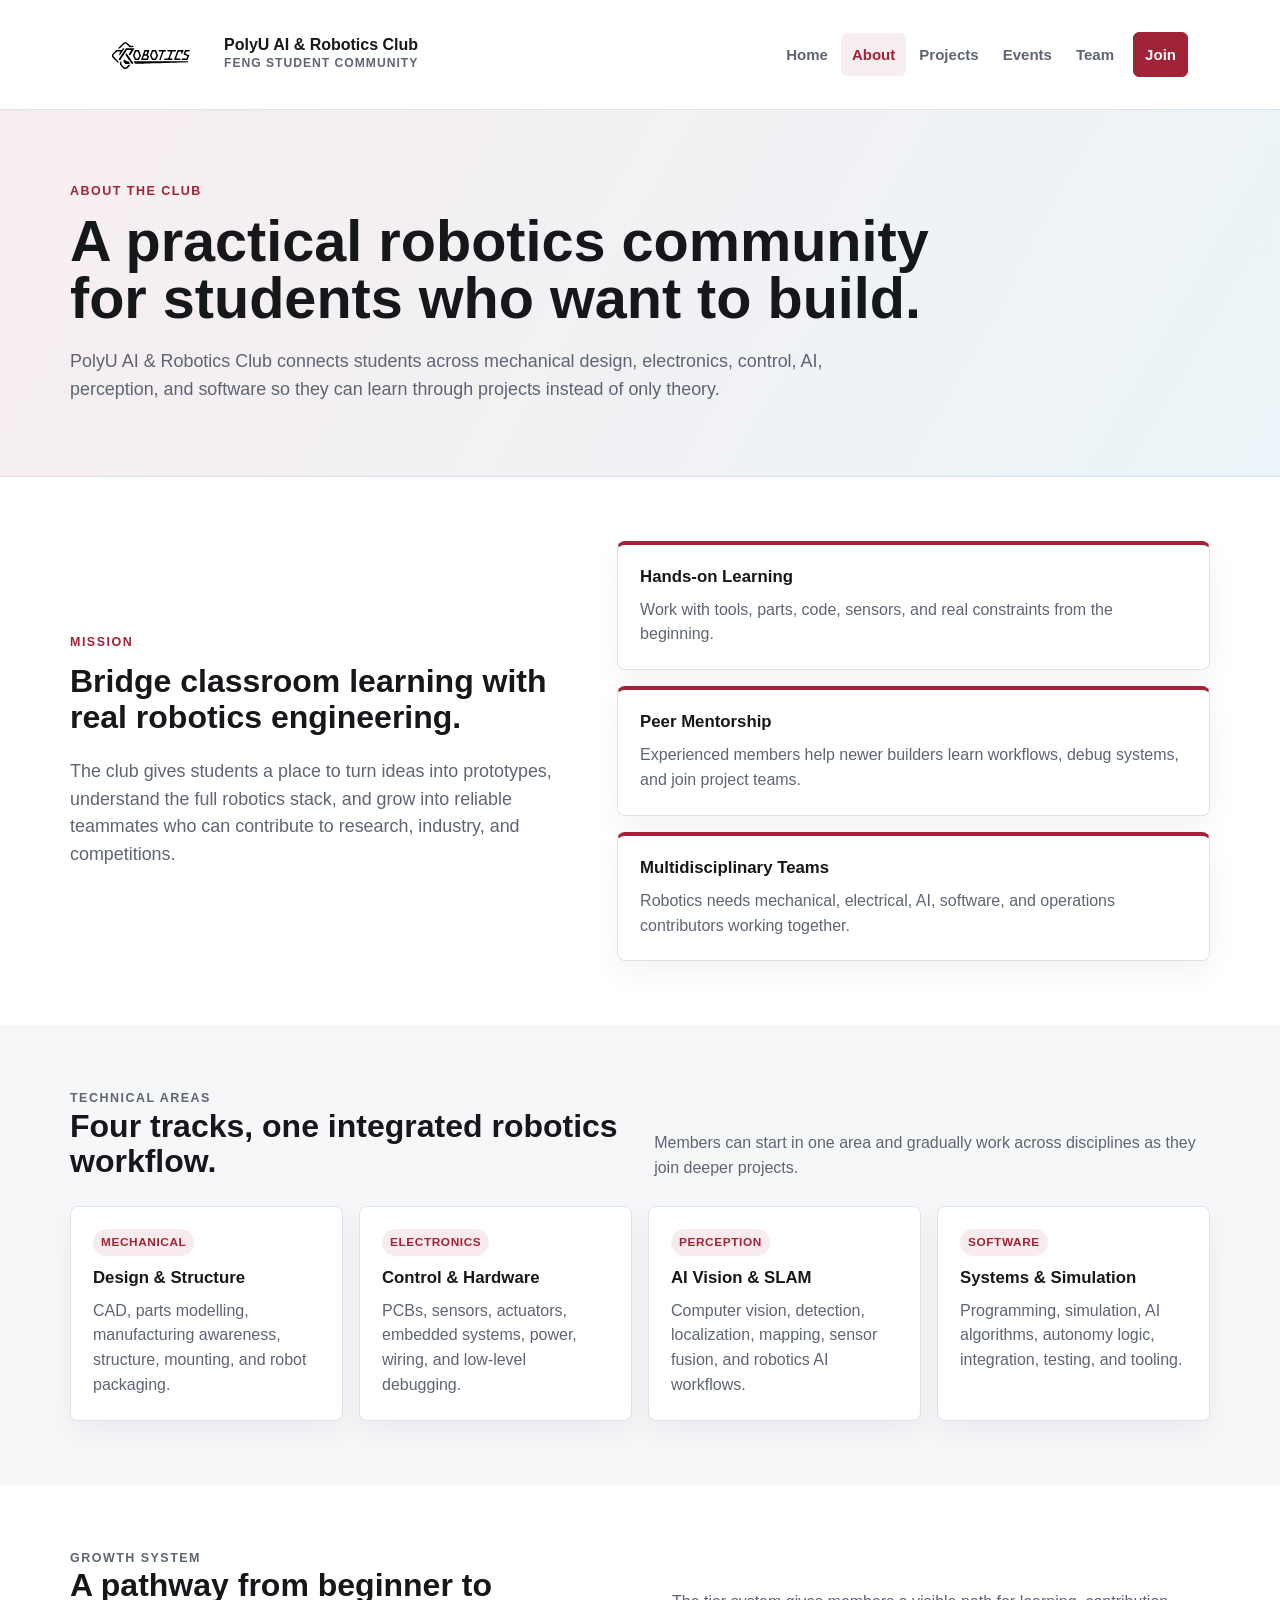
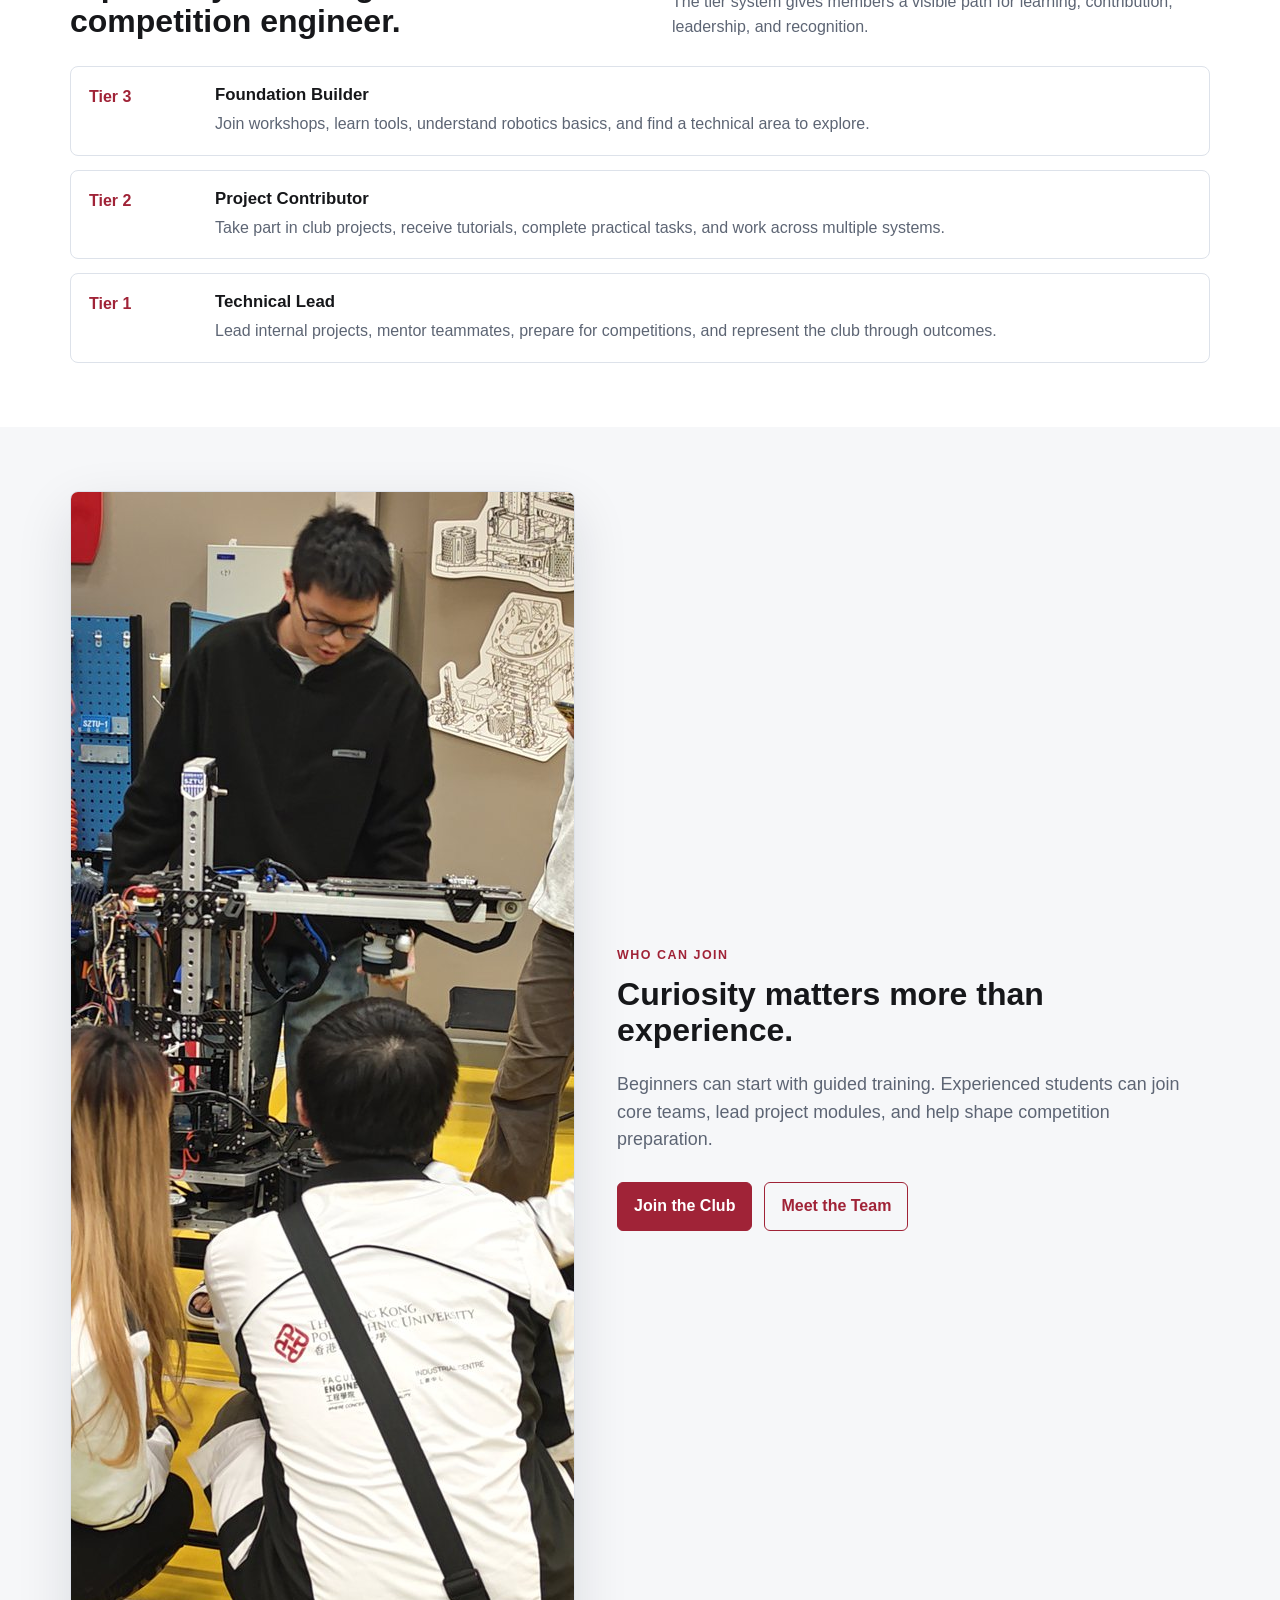
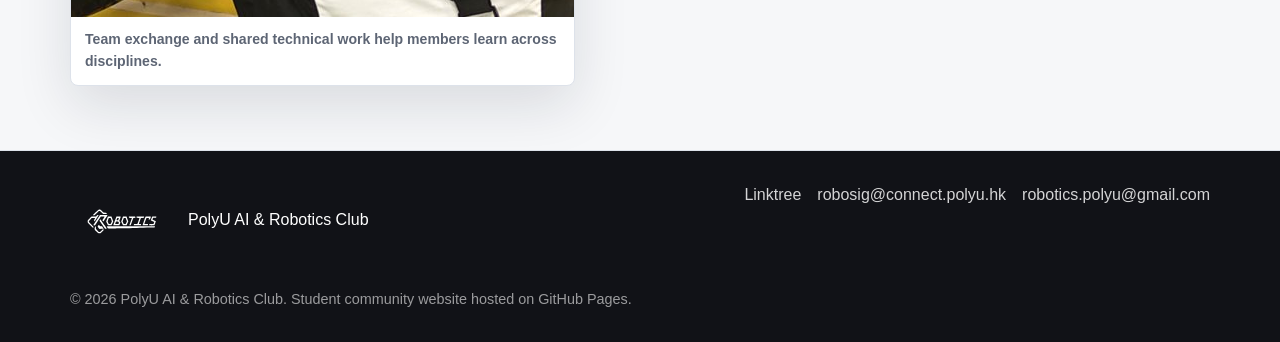
==== about.html @ 41efeaa7 "update README structure, layout and images" ====
<!doctype html>
<html lang="en">
<head>
  <meta charset="utf-8">
  <meta name="viewport" content="width=device-width, initial-scale=1">
  <title>About | PolyU AI &amp; Robotics Club</title>
  <meta name="description" content="Learn about the mission, technical areas, growth system, and member experience of PolyU AI and Robotics Club.">
  <meta property="og:title" content="About | PolyU AI &amp; Robotics Club">
  <meta property="og:description" content="A multidisciplinary student community for robotics, AI, and real-world engineering practice.">
  <meta property="og:image" content="images/robotic_logo.jpg">
  <meta name="twitter:card" content="summary_large_image">
  <link rel="icon" href="images/robotic_logo.svg" type="image/svg+xml">
  <link rel="stylesheet" href="assets/css/styles.css">
</head>
<body>
  <a class="skip-link" href="#main">Skip to content</a>
  <header class="site-header">
    <div class="header-inner">
      <a class="brand" href="index.html" aria-label="PolyU AI and Robotics Club home">
        <img class="brand-logo" src="images/robotic_logo.svg" width="1600" height="1131" alt="PolyU AI and Robotics Club logo">
        <span class="brand-text">
          <span class="brand-title">PolyU AI &amp; Robotics Club</span>
          <span class="brand-subtitle">FENG Student Community</span>
        </span>
      </a>
      <button class="nav-toggle" type="button" aria-label="Open navigation" aria-expanded="false" aria-controls="primary-nav">
        <span aria-hidden="true"></span>
      </button>
      <nav id="primary-nav" class="primary-nav" aria-label="Primary navigation">
        <a href="index.html">Home</a>
        <a href="about.html">About</a>
        <a href="projects.html">Projects</a>
        <a href="events.html">Events</a>
        <a href="team.html">Team</a>
        <a class="nav-cta" href="join.html">Join</a>
      </nav>
    </div>
  </header>

  <main id="main">
    <section class="page-hero">
      <div class="section-inner">
        <p class="kicker">About The Club</p>
        <h1 class="page-title">A practical robotics community for students who want to build.</h1>
        <p class="lead page-lead">
          PolyU AI &amp; Robotics Club connects students across mechanical design, electronics, control, AI, perception, and software so they can learn through projects instead of only theory.
        </p>
      </div>
    </section>

    <section class="section">
      <div class="section-inner split">
        <div>
          <p class="kicker">Mission</p>
          <h2>Bridge classroom learning with real robotics engineering.</h2>
          <p class="lead">
            The club gives students a place to turn ideas into prototypes, understand the full robotics stack, and grow into reliable teammates who can contribute to research, industry, and competitions.
          </p>
        </div>
        <div class="grid">
          <article class="card accent">
            <h3>Hands-on Learning</h3>
            <p>Work with tools, parts, code, sensors, and real constraints from the beginning.</p>
          </article>
          <article class="card accent">
            <h3>Peer Mentorship</h3>
            <p>Experienced members help newer builders learn workflows, debug systems, and join project teams.</p>
          </article>
          <article class="card accent">
            <h3>Multidisciplinary Teams</h3>
            <p>Robotics needs mechanical, electrical, AI, software, and operations contributors working together.</p>
          </article>
        </div>
      </div>
    </section>

    <section class="section band">
      <div class="section-inner">
        <div class="section-heading">
          <div>
            <p class="kicker">Technical Areas</p>
            <h2>Four tracks, one integrated robotics workflow.</h2>
          </div>
          <p>Members can start in one area and gradually work across disciplines as they join deeper projects.</p>
        </div>
        <div class="grid grid-4">
          <article class="card">
            <span class="eyebrow">Mechanical</span>
            <h3>Design &amp; Structure</h3>
            <p>CAD, parts modelling, manufacturing awareness, structure, mounting, and robot packaging.</p>
          </article>
          <article class="card">
            <span class="eyebrow">Electronics</span>
            <h3>Control &amp; Hardware</h3>
            <p>PCBs, sensors, actuators, embedded systems, power, wiring, and low-level debugging.</p>
          </article>
          <article class="card">
            <span class="eyebrow">Perception</span>
            <h3>AI Vision &amp; SLAM</h3>
            <p>Computer vision, detection, localization, mapping, sensor fusion, and robotics AI workflows.</p>
          </article>
          <article class="card">
            <span class="eyebrow">Software</span>
            <h3>Systems &amp; Simulation</h3>
            <p>Programming, simulation, AI algorithms, autonomy logic, integration, testing, and tooling.</p>
          </article>
        </div>
      </div>
    </section>

    <section class="section">
      <div class="section-inner">
        <div class="section-heading">
          <div>
            <p class="kicker">Growth System</p>
            <h2>A pathway from beginner to competition engineer.</h2>
          </div>
          <p>The tier system gives members a visible path for learning, contribution, leadership, and recognition.</p>
        </div>
        <div class="timeline">
          <article class="timeline-item">
            <div class="timeline-date">Tier 3</div>
            <div>
              <h3>Foundation Builder</h3>
              <p>Join workshops, learn tools, understand robotics basics, and find a technical area to explore.</p>
            </div>
          </article>
          <article class="timeline-item">
            <div class="timeline-date">Tier 2</div>
            <div>
              <h3>Project Contributor</h3>
              <p>Take part in club projects, receive tutorials, complete practical tasks, and work across multiple systems.</p>
            </div>
          </article>
          <article class="timeline-item">
            <div class="timeline-date">Tier 1</div>
            <div>
              <h3>Technical Lead</h3>
              <p>Lead internal projects, mentor teammates, prepare for competitions, and represent the club through outcomes.</p>
            </div>
          </article>
        </div>
      </div>
    </section>

    <section class="section band">
      <div class="section-inner split">
        <figure class="photo-panel">
          <img src="images/club/team-exchange.jpg" width="1500" height="1125" alt="Students and visitors gathered around robotics equipment during a team exchange">
          <figcaption>Team exchange and shared technical work help members learn across disciplines.</figcaption>
        </figure>
        <div>
          <p class="kicker">Who Can Join</p>
          <h2>Curiosity matters more than experience.</h2>
          <p class="lead">
            Beginners can start with guided training. Experienced students can join core teams, lead project modules, and help shape competition preparation.
          </p>
          <div class="actions">
            <a class="button" href="join.html">Join the Club</a>
            <a class="button secondary" href="team.html">Meet the Team</a>
          </div>
        </div>
      </div>
    </section>
  </main>

  <footer class="site-footer">
    <div class="footer-inner">
      <a class="footer-brand" href="index.html">
        <img src="images/robotic_logo.svg" width="1600" height="1131" alt="">
        <span>PolyU AI &amp; Robotics Club</span>
      </a>
      <div class="footer-links" aria-label="Footer links">
        <a href="https://linktr.ee/polyuairoboticsclub">Linktree</a>
        <a href="mailto:robosig@connect.polyu.hk">robosig@connect.polyu.hk</a>
        <a href="mailto:robotics.polyu@gmail.com">robotics.polyu@gmail.com</a>
      </div>
      <p class="footer-note">&copy; 2026 PolyU AI &amp; Robotics Club. Student community website hosted on GitHub Pages.</p>
    </div>
  </footer>
  <script src="assets/js/site.js"></script>
</body>
</html>
---- assets/css/styles.css ----
:root {
  --polyu-red: #a02337;
  --polyu-red-dark: #7f1428;
  --ink: #16171a;
  --muted: #5d6574;
  --soft: #f6f7f9;
  --panel: #ffffff;
  --line: #dde2ea;
  --line-strong: #c8ced8;
  --accent: #0077a7;
  --accent-soft: #e7f5f8;
  --success: #2f7d52;
  --shadow: 0 20px 55px rgba(18, 28, 45, 0.12);
  --radius: 8px;
  --content: 1140px;
}

* {
  box-sizing: border-box;
}

html {
  scroll-behavior: smooth;
}

body {
  margin: 0;
  color: var(--ink);
  background: #ffffff;
  font-family: Inter, "Segoe UI", Arial, sans-serif;
  line-height: 1.55;
}

body.nav-open {
  overflow: hidden;
}

a {
  color: inherit;
}

a:focus-visible,
button:focus-visible {
  outline: 3px solid rgba(0, 119, 167, 0.38);
  outline-offset: 3px;
}

img {
  max-width: 100%;
  display: block;
}

.skip-link {
  position: absolute;
  left: 16px;
  top: -48px;
  z-index: 100;
  padding: 10px 14px;
  border-radius: 6px;
  background: var(--ink);
  color: #ffffff;
  text-decoration: none;
  transition: top 0.2s ease;
}

.skip-link:focus {
  top: 16px;
}

.site-header {
  position: sticky;
  top: 0;
  z-index: 50;
  border-bottom: 1px solid rgba(221, 226, 234, 0.92);
  background: rgba(255, 255, 255, 0.96);
  backdrop-filter: blur(14px);
}

.header-inner {
  display: flex;
  align-items: center;
  justify-content: space-between;
  gap: 18px;
  max-width: var(--content);
  min-height: 76px;
  margin: 0 auto;
  padding: 12px 22px;
}

.brand {
  display: inline-flex;
  align-items: center;
  gap: 12px;
  min-width: 0;
  color: var(--ink);
  text-decoration: none;
}

.brand-logo {
  width: 120px;
  height: auto;
  aspect-ratio: 1600 / 1131;
  object-fit: contain;
  flex: 0 0 auto;
}

.brand-text {
  display: grid;
  gap: 1px;
  min-width: 0;
}

.brand-title {
  font-size: 1rem;
  font-weight: 800;
  line-height: 1.1;
}

.brand-subtitle {
  color: var(--muted);
  font-size: 0.76rem;
  font-weight: 700;
  letter-spacing: 0.08em;
  text-transform: uppercase;
}

.nav-toggle {
  display: none;
  align-items: center;
  justify-content: center;
  width: 42px;
  height: 42px;
  border: 1px solid var(--line);
  border-radius: 6px;
  background: #ffffff;
  color: var(--ink);
  cursor: pointer;
}

.nav-toggle span,
.nav-toggle span::before,
.nav-toggle span::after {
  display: block;
  width: 19px;
  height: 2px;
  border-radius: 999px;
  background: currentColor;
  content: "";
  transition: transform 0.2s ease, opacity 0.2s ease;
}

.nav-toggle span {
  position: relative;
}

.nav-toggle span::before {
  position: absolute;
  top: -6px;
}

.nav-toggle span::after {
  position: absolute;
  top: 6px;
}

.nav-toggle[aria-expanded="true"] span {
  background: transparent;
}

.nav-toggle[aria-expanded="true"] span::before {
  transform: translateY(6px) rotate(45deg);
}

.nav-toggle[aria-expanded="true"] span::after {
  transform: translateY(-6px) rotate(-45deg);
}

.primary-nav {
  display: flex;
  align-items: center;
  gap: 2px;
}

.primary-nav a {
  position: relative;
  padding: 10px 11px;
  border-radius: 6px;
  color: var(--muted);
  font-size: 0.94rem;
  font-weight: 700;
  text-decoration: none;
}

.primary-nav a:hover,
.primary-nav a[aria-current="page"] {
  color: var(--polyu-red);
  background: rgba(160, 35, 55, 0.08);
}

.primary-nav .nav-cta {
  margin-left: 6px;
  border: 1px solid var(--polyu-red);
  background: var(--polyu-red);
  color: #ffffff;
}

.primary-nav .nav-cta:hover,
.primary-nav .nav-cta[aria-current="page"] {
  background: var(--polyu-red-dark);
  color: #ffffff;
}

main {
  overflow: hidden;
}

.section,
.page-hero,
.site-footer {
  padding-right: 22px;
  padding-left: 22px;
}

.section-inner,
.hero-inner,
.footer-inner {
  max-width: var(--content);
  margin: 0 auto;
}

.section {
  padding-top: 64px;
  padding-bottom: 64px;
}

.section.band {
  background: var(--soft);
}

.page-hero {
  position: relative;
  padding-top: 72px;
  padding-bottom: 72px;
  border-bottom: 1px solid var(--line);
  background:
    linear-gradient(120deg, rgba(160, 35, 55, 0.08), rgba(0, 119, 167, 0.08)),
    #ffffff;
}

.home-hero {
  display: grid;
  align-items: center;
  min-height: calc(100vh - 76px);
  padding-top: 86px;
  padding-bottom: 48px;
  background:
    linear-gradient(180deg, rgba(17, 18, 23, 0.46), rgba(17, 18, 23, 0.72)),
    url("../../images/club/member-group.jpg") center 42% / cover;
  color: #ffffff;
}

.hero-inner {
  display: grid;
  grid-template-columns: minmax(0, 1.05fr) minmax(330px, 0.95fr);
  align-items: center;
  gap: 42px;
}

.hero-copy {
  min-width: 0;
}

.home-hero .hero-inner {
  grid-template-columns: 1fr;
  justify-items: center;
  text-align: center;
}

.home-hero .hero-copy {
  max-width: 900px;
}

.home-hero .kicker,
.home-hero .lead {
  color: rgba(255, 255, 255, 0.88);
}

.home-hero .lead {
  margin-right: auto;
  margin-left: auto;
}

.home-hero .actions {
  justify-content: center;
}

.home-hero .button.secondary {
  border-color: rgba(255, 255, 255, 0.7);
  color: #ffffff;
}

.home-hero .button.secondary:hover {
  background: rgba(255, 255, 255, 0.14);
}

.kicker {
  margin: 0 0 12px;
  color: var(--polyu-red);
  font-size: 0.78rem;
  font-weight: 850;
  letter-spacing: 0.12em;
  text-transform: uppercase;
}

h1,
h2,
h3,
p {
  overflow-wrap: anywhere;
}

h1,
.page-title {
  margin: 0;
  max-width: 820px;
  font-size: clamp(2.4rem, 6vw, 5rem);
  line-height: 0.98;
  letter-spacing: 0;
}

.page-title {
  max-width: 900px;
  font-size: clamp(2.15rem, 4.5vw, 4.2rem);
}

h2 {
  margin: 0;
  font-size: clamp(1.55rem, 2.5vw, 2.35rem);
  line-height: 1.12;
  letter-spacing: 0;
}

h3 {
  margin: 0;
  font-size: 1.05rem;
  line-height: 1.25;
}

.lead {
  max-width: 720px;
  margin: 22px 0 0;
  color: var(--muted);
  font-size: 1.12rem;
}

.page-lead {
  max-width: 760px;
}

.actions {
  display: flex;
  flex-wrap: wrap;
  gap: 12px;
  margin-top: 28px;
}

.button {
  display: inline-flex;
  align-items: center;
  justify-content: center;
  min-height: 46px;
  padding: 11px 16px;
  border: 1px solid var(--polyu-red);
  border-radius: 6px;
  background: var(--polyu-red);
  color: #ffffff;
  font-weight: 800;
  text-decoration: none;
  transition: transform 0.2s ease, background 0.2s ease, border-color 0.2s ease;
}

.button:hover {
  background: var(--polyu-red-dark);
  border-color: var(--polyu-red-dark);
  transform: translateY(-1px);
}

.button.secondary {
  background: transparent;
  color: var(--polyu-red);
}

.button.secondary:hover {
  background: rgba(160, 35, 55, 0.08);
}

.button.ghost {
  border-color: var(--line-strong);
  background: #ffffff;
  color: var(--ink);
}

.hero-visual {
  position: relative;
  min-height: 430px;
}

.feature-frame {
  position: relative;
  min-height: 430px;
  overflow: hidden;
  border: 1px solid var(--line);
  border-radius: var(--radius);
  background:
    radial-gradient(circle at 76% 24%, rgba(255, 255, 255, 0.28), transparent 28%),
    linear-gradient(135deg, rgba(160, 35, 55, 0.92), rgba(22, 23, 26, 0.94)),
    repeating-linear-gradient(90deg, rgba(255, 255, 255, 0.12) 0 1px, transparent 1px 64px),
    repeating-linear-gradient(0deg, rgba(255, 255, 255, 0.1) 0 1px, transparent 1px 64px);
  box-shadow: var(--shadow);
}

.feature-frame .hero-photo-img {
  position: absolute;
  inset: 0;
  width: 100%;
  height: 100%;
  object-fit: cover;
}

.feature-frame::after {
  position: absolute;
  inset: 0;
  background:
    linear-gradient(180deg, rgba(0, 0, 0, 0.08), rgba(0, 0, 0, 0.68)),
    radial-gradient(circle at 20% 20%, rgba(255, 255, 255, 0.32), transparent 28%);
  content: "";
}

.feature-card {
  position: absolute;
  right: 18px;
  bottom: 18px;
  left: 18px;
  z-index: 1;
  padding: 18px;
  border: 1px solid rgba(255, 255, 255, 0.28);
  border-radius: var(--radius);
  background: rgba(255, 255, 255, 0.6);
  box-shadow: 0 18px 42px rgba(0, 0, 0, 0.16);
}

.feature-card img {
  width: 160px;
  height: auto;
  margin-bottom: 12px;
}

.feature-card p {
  margin: 0;
  color: var(--muted);
}

.stat-strip {
  display: grid;
  grid-template-columns: repeat(4, minmax(0, 1fr));
  gap: 1px;
  max-width: var(--content);
  margin: 38px auto 0;
  overflow: hidden;
  border: 1px solid var(--line);
  border-radius: var(--radius);
  background: var(--line);
}

.home-hero .stat-strip {
  border-color: rgba(255, 255, 255, 0.18);
  background: rgba(255, 255, 255, 0.18);
}

.home-hero .stat {
  background: rgba(255, 255, 255, 0.9);
}

.home-section {
  position: relative;
  isolation: isolate;
  padding-top: 88px;
  padding-bottom: 88px;
}

.home-section::before {
  position: absolute;
  top: -1px;
  right: 0;
  left: 0;
  z-index: -1;
  height: 96px;
  background: linear-gradient(180deg, rgba(17, 18, 23, 0.34), transparent);
  content: "";
  pointer-events: none;
}

.home-section::after {
  position: absolute;
  right: 0;
  bottom: -1px;
  left: 0;
  z-index: -1;
  height: 96px;
  background: linear-gradient(180deg, transparent, rgba(17, 18, 23, 0.18));
  content: "";
  pointer-events: none;
}

.home-section-build {
  background:
    linear-gradient(180deg, rgba(255, 255, 255, 0.94), rgba(246, 247, 249, 0.94)),
    url("../../images/club/team-working.jpg") center / cover;
}

.home-section-projects {
  background:
    linear-gradient(180deg, rgba(17, 18, 23, 0.84), rgba(17, 18, 23, 0.78)),
    url("../../images/club/robot-platform.jpg") center / cover;
  color: #ffffff;
}

.home-section-activities {
  background:
    linear-gradient(90deg, rgba(255, 255, 255, 0.96), rgba(255, 255, 255, 0.88)),
    url("../../images/club/training-room.jpg") center / cover;
}

.home-section-recruitment {
  background:
    linear-gradient(90deg, rgba(17, 18, 23, 0.84), rgba(160, 35, 55, 0.7)),
    url("../../images/club/promotion-table.jpg") center / cover;
  color: #ffffff;
}

.home-section-projects .kicker,
.home-section-projects .section-heading p,
.home-section-projects .lead,
.home-section-recruitment .kicker,
.home-section-recruitment .lead {
  color: rgba(255, 255, 255, 0.84);
}

.home-section-projects .button.ghost {
  border-color: rgba(255, 255, 255, 0.68);
  background: rgba(255, 255, 255, 0.12);
  color: #ffffff;
}

.home-section-projects .button.ghost:hover {
  background: rgba(255, 255, 255, 0.2);
}

.home-section-recruitment .button.secondary {
  border-color: rgba(255, 255, 255, 0.68);
  color: #ffffff;
}

.home-section-recruitment .button.secondary:hover {
  background: rgba(255, 255, 255, 0.16);
}

.home-section-projects .project-card,
.home-section-build .card,
.home-section-activities .photo-panel,
.home-section-recruitment .photo-panel {
  background: rgba(255, 255, 255, 0.92);
  backdrop-filter: blur(10px);
}

.home-section-activities .photo-panel,
.home-section-recruitment .photo-panel {
  border-color: rgba(255, 255, 255, 0.28);
}

.home-section-recruitment .photo-panel figcaption {
  color: rgba(255, 255, 255, 0.78);
  background: rgba(17, 18, 23, 0.7);
}

.stat {
  padding: 20px;
  background: #ffffff;
}

.stat strong {
  display: block;
  color: var(--polyu-red);
  font-size: 1.65rem;
  line-height: 1;
}

.stat span {
  display: block;
  margin-top: 7px;
  color: var(--muted);
  font-size: 0.92rem;
}

.section-heading {
  display: flex;
  align-items: end;
  justify-content: space-between;
  gap: 18px;
  margin-bottom: 26px;
}

.section-heading p {
  max-width: 620px;
  margin: 0;
  color: var(--muted);
}

.grid {
  display: grid;
  gap: 16px;
}

.grid-2 {
  grid-template-columns: repeat(2, minmax(0, 1fr));
}

.grid-3 {
  grid-template-columns: repeat(3, minmax(0, 1fr));
}

.grid-4 {
  grid-template-columns: repeat(4, minmax(0, 1fr));
}

.card,
.project-card,
.event-card,
.person-card {
  border: 1px solid var(--line);
  border-radius: var(--radius);
  background: var(--panel);
  box-shadow: 0 12px 30px rgba(18, 28, 45, 0.05);
}

.card {
  padding: 22px;
}

.card.accent {
  border-top: 4px solid var(--polyu-red);
}

.card h3,
.project-card h3,
.event-card h3,
.person-card h3 {
  color: var(--ink);
}

.card p,
.project-card p,
.event-card p,
.person-card p {
  margin: 10px 0 0;
  color: var(--muted);
}

.eyebrow {
  display: inline-flex;
  align-items: center;
  min-height: 24px;
  margin-bottom: 12px;
  padding: 4px 8px;
  border-radius: 999px;
  background: rgba(160, 35, 55, 0.09);
  color: var(--polyu-red);
  font-size: 0.74rem;
  font-weight: 850;
  letter-spacing: 0.05em;
  text-transform: uppercase;
}

.media-placeholder {
  display: grid;
  min-height: 220px;
  place-items: end start;
  padding: 18px;
  border: 1px solid var(--line);
  border-radius: var(--radius);
  background:
    linear-gradient(135deg, rgba(160, 35, 55, 0.84), rgba(22, 23, 26, 0.72)),
    linear-gradient(45deg, rgba(255, 255, 255, 0.12) 25%, transparent 25%, transparent 50%, rgba(255, 255, 255, 0.12) 50%, rgba(255, 255, 255, 0.12) 75%, transparent 75%, transparent);
  background-size: auto, 26px 26px;
  color: #ffffff;
}

.media-placeholder strong {
  max-width: 280px;
  font-size: 1.25rem;
  line-height: 1.18;
}

.photo-panel {
  overflow: hidden;
  margin: 0;
  border: 1px solid var(--line);
  border-radius: var(--radius);
  background: #ffffff;
  box-shadow: var(--shadow);
}

.photo-panel img {
  width: 100%;
  aspect-ratio: 4 / 3;
  object-fit: cover;
}

.photo-panel.wide img {
  aspect-ratio: 16 / 9;
}

.photo-panel figcaption {
  padding: 12px 14px;
  color: var(--muted);
  font-size: 0.88rem;
  font-weight: 700;
}

.split {
  display: grid;
  grid-template-columns: minmax(0, 0.92fr) minmax(0, 1.08fr);
  align-items: center;
  gap: 42px;
}

.timeline {
  display: grid;
  gap: 14px;
}

.timeline-item {
  display: grid;
  grid-template-columns: 110px minmax(0, 1fr);
  gap: 16px;
  padding: 18px;
  border: 1px solid var(--line);
  border-radius: var(--radius);
  background: #ffffff;
}

.timeline-date {
  color: var(--polyu-red);
  font-weight: 850;
}

.timeline-item p {
  margin: 6px 0 0;
  color: var(--muted);
}

.filter-bar {
  display: flex;
  flex-wrap: wrap;
  gap: 9px;
  margin-bottom: 24px;
}

.filter-button {
  min-height: 38px;
  padding: 8px 12px;
  border: 1px solid var(--line-strong);
  border-radius: 999px;
  background: #ffffff;
  color: var(--muted);
  font: inherit;
  font-size: 0.92rem;
  font-weight: 800;
  cursor: pointer;
}

.filter-button:hover,
.filter-button.is-active {
  border-color: var(--polyu-red);
  background: rgba(160, 35, 55, 0.08);
  color: var(--polyu-red);
}

.project-card,
.event-card {
  overflow: hidden;
}

.event-list-status {
  margin: 0 0 18px;
  color: var(--muted);
  font-weight: 700;
}

.event-card-button {
  display: grid;
  width: 100%;
  min-height: 320px;
  padding: 0;
  overflow: hidden;
  border: 0;
  background: #ffffff;
  color: inherit;
  font: inherit;
  text-align: left;
  cursor: pointer;
}

.event-card-button:hover .event-card-cover,
.event-card-button:focus-visible .event-card-cover {
  transform: scale(1.04);
}

.event-card-cover {
  grid-area: 1 / 1;
  min-height: 190px;
  background-position: center;
  background-size: cover;
  transition: transform 0.32s ease;
}

.event-card-content {
  grid-area: 1 / 1;
  display: flex;
  flex-direction: column;
  justify-content: flex-end;
  min-height: 320px;
  padding: 18px;
  background: linear-gradient(180deg, rgba(0, 0, 0, 0.08) 15%, rgba(0, 0, 0, 0.82) 100%);
  color: #ffffff;
}

.event-card-content .eyebrow {
  width: fit-content;
  background: rgba(255, 255, 255, 0.9);
}

.event-card-content h3,
.event-card-content p {
  color: #ffffff;
}

.event-card-content p {
  display: -webkit-box;
  overflow: hidden;
  -webkit-box-orient: vertical;
  -webkit-line-clamp: 3;
}

.event-card-content .event-meta {
  color: rgba(255, 255, 255, 0.82);
}

.card-media {
  display: grid;
  min-height: 160px;
  place-items: end start;
  padding: 16px;
  background:
    linear-gradient(135deg, rgba(0, 119, 167, 0.82), rgba(22, 23, 26, 0.82)),
    var(--soft);
  color: #ffffff;
}

.card-media.photo {
  position: relative;
  overflow: hidden;
  padding: 0;
}

.card-media.photo img {
  width: 100%;
  height: 190px;
  object-fit: cover;
}

.card-media.photo strong {
  position: absolute;
  right: 14px;
  bottom: 14px;
  left: 14px;
  z-index: 1;
  color: #ffffff;
  text-shadow: 0 2px 14px rgba(0, 0, 0, 0.55);
}

.card-media.photo::after {
  position: absolute;
  inset: 0;
  background: linear-gradient(180deg, transparent 38%, rgba(0, 0, 0, 0.68));
  content: "";
}

.card-media.red {
  background:
    linear-gradient(135deg, rgba(160, 35, 55, 0.84), rgba(22, 23, 26, 0.8)),
    var(--soft);
}

.card-media strong {
  max-width: 260px;
  font-size: 1.15rem;
  line-height: 1.2;
}

.card-body {
  padding: 18px;
}

.tag-list {
  display: flex;
  flex-wrap: wrap;
  gap: 7px;
  margin: 14px 0 0;
  padding: 0;
  list-style: none;
}

.tag-list li {
  padding: 5px 8px;
  border-radius: 999px;
  background: var(--soft);
  color: var(--muted);
  font-size: 0.78rem;
  font-weight: 800;
}

.event-meta {
  display: flex;
  flex-wrap: wrap;
  gap: 8px 14px;
  margin-top: 12px;
  color: var(--muted);
  font-size: 0.9rem;
  font-weight: 700;
}

.event-dialog {
  width: min(920px, calc(100vw - 28px));
  max-height: calc(100vh - 36px);
  padding: 0;
  overflow: hidden;
  border: 0;
  border-radius: var(--radius);
  box-shadow: 0 24px 80px rgba(0, 0, 0, 0.28);
}

.event-dialog::backdrop {
  background: rgba(17, 18, 23, 0.62);
}

.event-dialog-panel {
  max-height: calc(100vh - 36px);
  overflow: auto;
  background: #ffffff;
}

.event-dialog-close {
  position: sticky;
  top: 12px;
  z-index: 2;
  float: right;
  margin: 12px 12px 0 0;
  min-height: 38px;
  padding: 8px 12px;
  border: 1px solid var(--line-strong);
  border-radius: 6px;
  background: #ffffff;
  color: var(--ink);
  font: inherit;
  font-weight: 850;
  cursor: pointer;
}

.event-detail-image {
  width: 100%;
  max-height: 420px;
  object-fit: cover;
}

.event-detail-body {
  padding: 24px;
}

.event-detail-body h2 {
  margin-top: 0;
}

.event-markdown {
  margin-top: 22px;
}

.event-markdown h3 {
  margin-top: 24px;
  font-size: 1.2rem;
}

.event-markdown h4 {
  margin: 20px 0 8px;
}

.event-markdown p {
  color: var(--muted);
}

.event-markdown a {
  color: var(--polyu-red);
  font-weight: 800;
}

.person-card {
  padding: 20px;
}

.avatar {
  display: grid;
  width: 72px;
  height: 72px;
  margin-bottom: 14px;
  place-items: center;
  border-radius: 50%;
  background: linear-gradient(135deg, var(--polyu-red), var(--accent));
  color: #ffffff;
  font-size: 1.2rem;
  font-weight: 850;
}

.role {
  display: block;
  margin-top: 6px;
  color: var(--polyu-red);
  font-size: 0.88rem;
  font-weight: 850;
}

.faq {
  display: grid;
  gap: 10px;
}

.faq-item {
  border: 1px solid var(--line);
  border-radius: var(--radius);
  background: #ffffff;
}

.faq-question {
  display: flex;
  align-items: center;
  justify-content: space-between;
  gap: 16px;
  width: 100%;
  padding: 18px;
  border: 0;
  background: transparent;
  color: var(--ink);
  font: inherit;
  font-weight: 850;
  text-align: left;
  cursor: pointer;
}

.faq-icon {
  flex: 0 0 auto;
  width: 18px;
  height: 18px;
  position: relative;
}

.faq-icon::before,
.faq-icon::after {
  position: absolute;
  top: 8px;
  left: 2px;
  width: 14px;
  height: 2px;
  border-radius: 999px;
  background: var(--polyu-red);
  content: "";
}

.faq-icon::after {
  transform: rotate(90deg);
  transition: transform 0.2s ease;
}

.faq-question[aria-expanded="true"] .faq-icon::after {
  transform: rotate(0deg);
}

.faq-answer {
  display: none;
  padding: 0 18px 18px;
  color: var(--muted);
}

.faq-answer p {
  margin: 0;
}

.faq-answer.is-open {
  display: block;
}

.contact-list {
  display: grid;
  gap: 10px;
  margin: 18px 0 0;
  padding: 0;
  list-style: none;
}

.contact-list a {
  color: var(--polyu-red);
  font-weight: 800;
  text-decoration: none;
}

.contact-list a:hover {
  text-decoration: underline;
}

.site-footer {
  border-top: 1px solid var(--line);
  background: #111217;
  color: rgba(255, 255, 255, 0.78);
}

.footer-inner {
  display: grid;
  grid-template-columns: minmax(0, 1.2fr) minmax(0, 1fr);
  gap: 30px;
  padding-top: 32px;
  padding-bottom: 32px;
}

.footer-brand {
  display: inline-flex;
  align-items: center;
  gap: 12px;
  color: #ffffff;
  text-decoration: none;
}

.footer-brand img {
  width: 106px;
  height: auto;
  filter: brightness(0) invert(1);
}

.footer-links {
  display: flex;
  flex-wrap: wrap;
  gap: 10px 16px;
  justify-content: flex-end;
}

.footer-links a {
  color: rgba(255, 255, 255, 0.82);
  text-decoration: none;
}

.footer-links a:hover {
  color: #ffffff;
}

.footer-note {
  grid-column: 1 / -1;
  margin: 0;
  color: rgba(255, 255, 255, 0.58);
  font-size: 0.9rem;
}

[data-filter-item].is-hidden {
  display: none;
}

@media (prefers-reduced-motion: reduce) {
  *,
  *::before,
  *::after {
    scroll-behavior: auto !important;
    transition-duration: 0.001ms !important;
    animation-duration: 0.001ms !important;
    animation-iteration-count: 1 !important;
  }
}

@media (max-width: 960px) {
  .hero-inner,
  .split,
  .footer-inner {
    grid-template-columns: 1fr;
  }

  .grid-3,
  .grid-4,
  .stat-strip {
    grid-template-columns: repeat(2, minmax(0, 1fr));
  }

  .hero-visual,
  .feature-frame {
    min-height: 360px;
  }

  .section-heading {
    align-items: start;
    flex-direction: column;
  }

  .footer-links {
    justify-content: flex-start;
  }
}

@media (max-width: 760px) {
  body.nav-open::before {
    position: fixed;
    inset: 76px 0 0;
    z-index: 30;
    background: rgba(18, 28, 45, 0.28);
    content: "";
  }

  .header-inner {
    min-height: 72px;
  }

  .brand-logo {
    width: 98px;
  }

  .brand-subtitle {
    display: none;
  }

  .nav-toggle {
    display: inline-flex;
  }

  .primary-nav {
    position: fixed;
    top: 72px;
    right: 14px;
    left: 14px;
    z-index: 60;
    display: none;
    flex-direction: column;
    align-items: stretch;
    padding: 12px;
    border: 1px solid var(--line);
    border-radius: var(--radius);
    background: #ffffff;
    box-shadow: var(--shadow);
  }

  .primary-nav.is-open {
    display: flex;
  }

  .primary-nav a {
    padding: 12px;
  }

  .primary-nav .nav-cta {
    margin: 6px 0 0;
    text-align: center;
  }

  .page-hero,
  .section {
    padding-top: 50px;
    padding-bottom: 50px;
  }

  .home-hero {
    padding-top: 52px;
  }

  .home-section {
    padding-top: 64px;
    padding-bottom: 64px;
  }

  .home-section::before,
  .home-section::after {
    height: 58px;
  }

  .grid-2,
  .grid-3,
  .grid-4,
  .stat-strip {
    grid-template-columns: 1fr;
  }

  .timeline-item {
    grid-template-columns: 1fr;
  }
}

@media (max-width: 480px) {
  .section,
  .page-hero,
  .site-footer {
    padding-right: 16px;
    padding-left: 16px;
  }

  .header-inner {
    padding-right: 16px;
    padding-left: 16px;
  }

  .brand-title {
    font-size: 0.92rem;
  }

  .actions {
    flex-direction: column;
  }

  .button {
    width: 100%;
  }
}
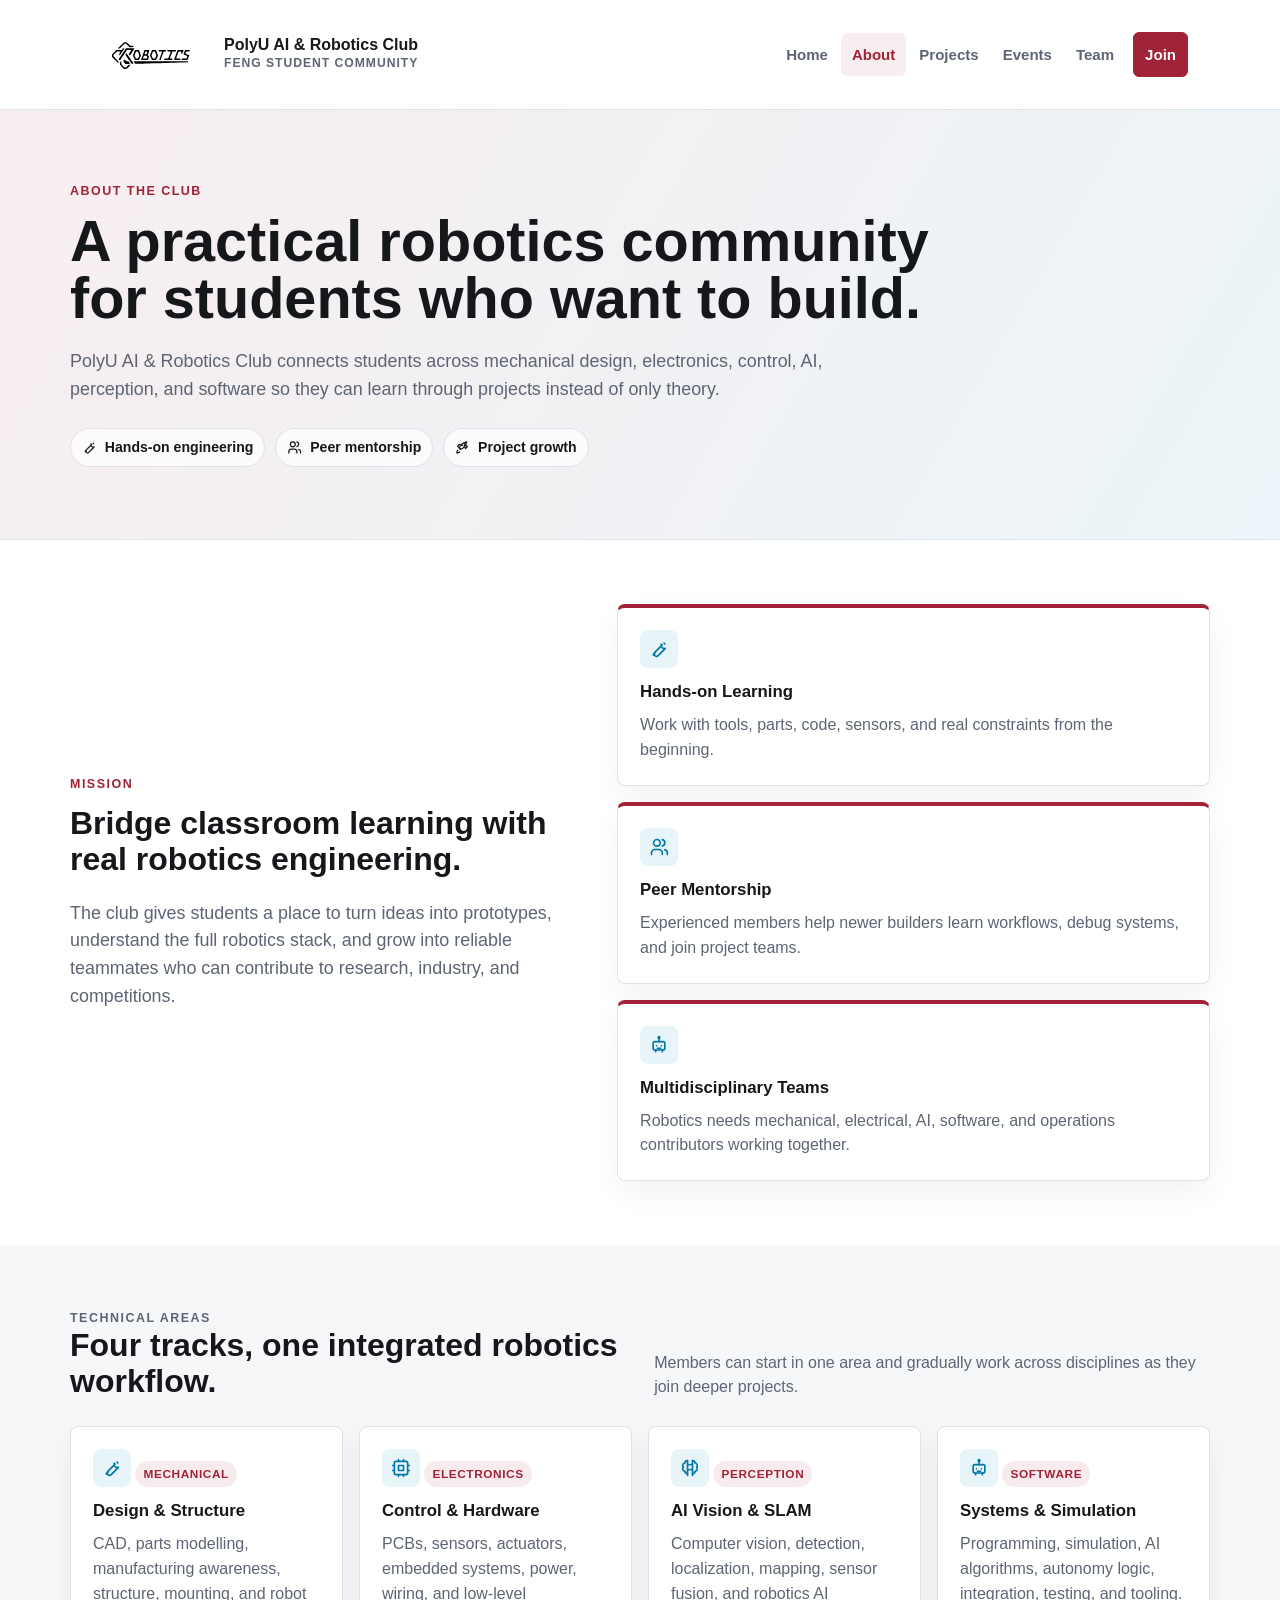
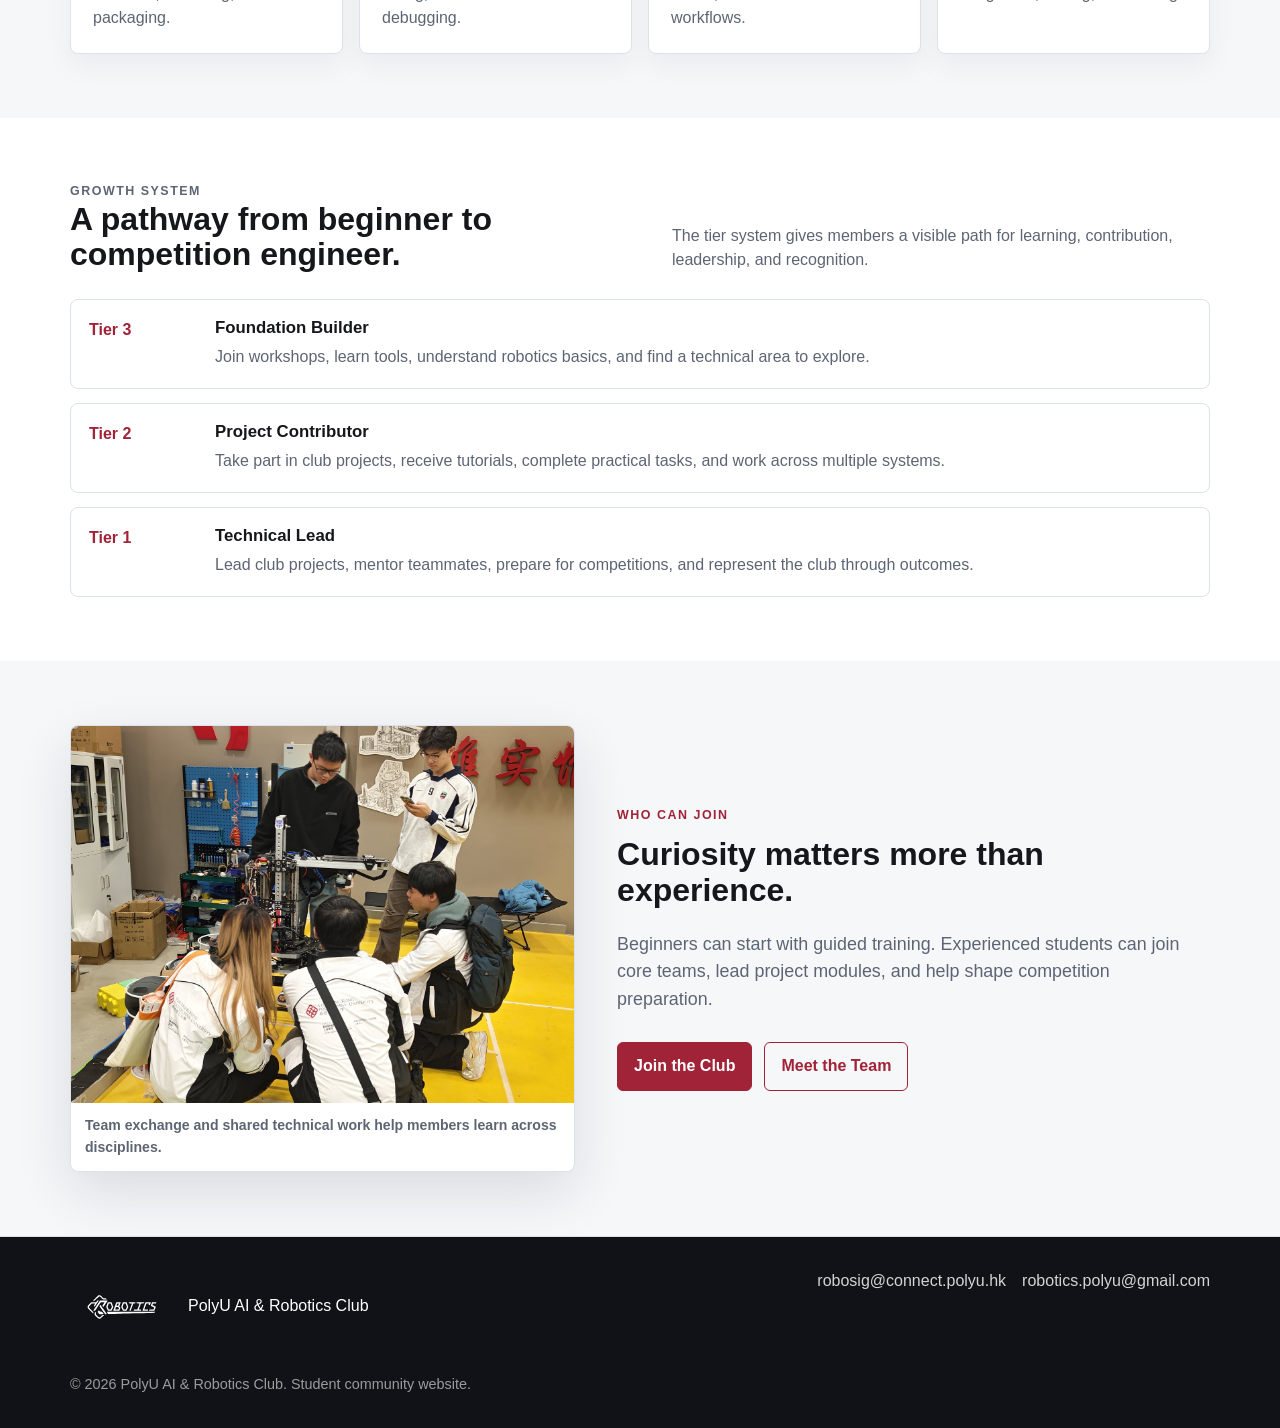
==== commit 8acd9ff6: "Update layout and supervision team" ====
--- a/about.html
+++ b/about.html
@@ -45,6 +45,11 @@
         <p class="lead page-lead">
           PolyU AI &amp; Robotics Club connects students across mechanical design, electronics, control, AI, perception, and software so they can learn through projects instead of only theory.
         </p>
+        <div class="visual-tags" aria-label="About highlights">
+          <span class="visual-tag"><svg class="icon" aria-hidden="true"><use href="assets/icons.svg#icon-wrench"></use></svg>Hands-on engineering</span>
+          <span class="visual-tag"><svg class="icon" aria-hidden="true"><use href="assets/icons.svg#icon-users"></use></svg>Peer mentorship</span>
+          <span class="visual-tag"><svg class="icon" aria-hidden="true"><use href="assets/icons.svg#icon-rocket"></use></svg>Project growth</span>
+        </div>
       </div>
     </section>
 
@@ -59,14 +64,17 @@
         </div>
         <div class="grid">
           <article class="card accent">
+            <span class="card-icon" aria-hidden="true"><svg class="icon"><use href="assets/icons.svg#icon-wrench"></use></svg></span>
             <h3>Hands-on Learning</h3>
             <p>Work with tools, parts, code, sensors, and real constraints from the beginning.</p>
           </article>
           <article class="card accent">
+            <span class="card-icon" aria-hidden="true"><svg class="icon"><use href="assets/icons.svg#icon-users"></use></svg></span>
             <h3>Peer Mentorship</h3>
             <p>Experienced members help newer builders learn workflows, debug systems, and join project teams.</p>
           </article>
           <article class="card accent">
+            <span class="card-icon" aria-hidden="true"><svg class="icon"><use href="assets/icons.svg#icon-bot"></use></svg></span>
             <h3>Multidisciplinary Teams</h3>
             <p>Robotics needs mechanical, electrical, AI, software, and operations contributors working together.</p>
           </article>
@@ -85,21 +93,25 @@
         </div>
         <div class="grid grid-4">
           <article class="card">
+            <span class="card-icon" aria-hidden="true"><svg class="icon"><use href="assets/icons.svg#icon-wrench"></use></svg></span>
             <span class="eyebrow">Mechanical</span>
             <h3>Design &amp; Structure</h3>
             <p>CAD, parts modelling, manufacturing awareness, structure, mounting, and robot packaging.</p>
           </article>
           <article class="card">
+            <span class="card-icon" aria-hidden="true"><svg class="icon"><use href="assets/icons.svg#icon-cpu"></use></svg></span>
             <span class="eyebrow">Electronics</span>
             <h3>Control &amp; Hardware</h3>
             <p>PCBs, sensors, actuators, embedded systems, power, wiring, and low-level debugging.</p>
           </article>
           <article class="card">
+            <span class="card-icon" aria-hidden="true"><svg class="icon"><use href="assets/icons.svg#icon-brain"></use></svg></span>
             <span class="eyebrow">Perception</span>
             <h3>AI Vision &amp; SLAM</h3>
             <p>Computer vision, detection, localization, mapping, sensor fusion, and robotics AI workflows.</p>
           </article>
           <article class="card">
+            <span class="card-icon" aria-hidden="true"><svg class="icon"><use href="assets/icons.svg#icon-bot"></use></svg></span>
             <span class="eyebrow">Software</span>
             <h3>Systems &amp; Simulation</h3>
             <p>Programming, simulation, AI algorithms, autonomy logic, integration, testing, and tooling.</p>
@@ -136,7 +148,7 @@
             <div class="timeline-date">Tier 1</div>
             <div>
               <h3>Technical Lead</h3>
-              <p>Lead internal projects, mentor teammates, prepare for competitions, and represent the club through outcomes.</p>
+              <p>Lead club projects, mentor teammates, prepare for competitions, and represent the club through outcomes.</p>
             </div>
           </article>
         </div>
@@ -171,11 +183,10 @@
         <span>PolyU AI &amp; Robotics Club</span>
       </a>
       <div class="footer-links" aria-label="Footer links">
-        <a href="https://linktr.ee/polyuairoboticsclub">Linktree</a>
         <a href="mailto:robosig@connect.polyu.hk">robosig@connect.polyu.hk</a>
         <a href="mailto:robotics.polyu@gmail.com">robotics.polyu@gmail.com</a>
       </div>
-      <p class="footer-note">&copy; 2026 PolyU AI &amp; Robotics Club. Student community website hosted on GitHub Pages.</p>
+      <p class="footer-note">&copy; 2026 PolyU AI &amp; Robotics Club. Student community website.</p>
     </div>
   </footer>
   <script src="assets/js/site.js"></script>
--- a/assets/css/styles.css
+++ b/assets/css/styles.css
@@ -47,6 +47,7 @@
 
 img {
   max-width: 100%;
+  height: auto;
   display: block;
 }
 
@@ -259,6 +260,13 @@
   color: #ffffff;
 }
 
+.join-hero {
+  background:
+    linear-gradient(90deg, rgba(17, 18, 23, 0.82), rgba(160, 35, 55, 0.66)),
+    url("../../images/club/promotion-table.jpg") center 44% / cover;
+  color: #ffffff;
+}
+
 .hero-inner {
   display: grid;
   grid-template-columns: minmax(0, 1.05fr) minmax(330px, 0.95fr);
@@ -281,7 +289,9 @@
 }
 
 .home-hero .kicker,
-.home-hero .lead {
+.home-hero .lead,
+.join-hero .kicker,
+.join-hero .lead {
   color: rgba(255, 255, 255, 0.88);
 }
 
@@ -355,6 +365,91 @@
 
 .page-lead {
   max-width: 760px;
+}
+
+.visual-tags {
+  display: flex;
+  flex-wrap: wrap;
+  gap: 10px;
+  margin-top: 24px;
+}
+
+.visual-tag {
+  display: inline-flex;
+  align-items: center;
+  gap: 8px;
+  min-height: 36px;
+  padding: 8px 11px;
+  border: 1px solid var(--line);
+  border-radius: 999px;
+  background: rgba(255, 255, 255, 0.72);
+  color: var(--ink);
+  font-size: 0.88rem;
+  font-weight: 800;
+}
+
+.home-hero .visual-tag,
+.join-hero .visual-tag {
+  border-color: rgba(255, 255, 255, 0.3);
+  background: rgba(255, 255, 255, 0.16);
+  color: #ffffff;
+  backdrop-filter: blur(8px);
+}
+
+.join-hero .card {
+  border-color: rgba(255, 255, 255, 0.26);
+  background: rgba(255, 255, 255, 0.96);
+  color: var(--ink);
+  backdrop-filter: blur(12px);
+}
+
+.join-hero .card h2,
+.join-hero .card p,
+.join-hero .card li,
+.join-hero .card .kicker {
+  color: var(--ink);
+}
+
+.join-hero .card .contact-list a {
+  color: var(--polyu-red);
+}
+
+.icon {
+  width: 1.05em;
+  height: 1.05em;
+  fill: none;
+  stroke: currentColor;
+  stroke-width: 2;
+  stroke-linecap: round;
+  stroke-linejoin: round;
+  flex: 0 0 auto;
+}
+
+.card-icon,
+.stat-icon,
+.event-icon {
+  display: inline-grid;
+  width: 38px;
+  aspect-ratio: 1 / 1;
+  margin-bottom: 14px;
+  place-items: center;
+  border-radius: var(--radius);
+  background: var(--accent-soft);
+  color: var(--accent);
+}
+
+.card-icon .icon,
+.stat-icon .icon,
+.event-icon .icon {
+  width: 20px;
+  height: 20px;
+}
+
+.home-section-projects .card-icon,
+.home-section-projects .event-icon,
+.home-section-recruitment .card-icon {
+  background: rgba(255, 255, 255, 0.18);
+  color: #ffffff;
 }
 
 .actions {
@@ -586,6 +681,12 @@
 .stat {
   padding: 20px;
   background: #ffffff;
+}
+
+.stat-icon {
+  margin-bottom: 12px;
+  background: rgba(160, 35, 55, 0.09);
+  color: var(--polyu-red);
 }
 
 .stat strong {
@@ -712,12 +813,24 @@
 
 .photo-panel img {
   width: 100%;
+  height: auto;
   aspect-ratio: 4 / 3;
   object-fit: cover;
 }
 
+.photo-panel img[src*="member-group"],
+.photo-panel img[src*="team-exchange"],
+.photo-panel img[src*="promotion-table"] {
+  object-position: center 44%;
+}
+
 .photo-panel.wide img {
   aspect-ratio: 16 / 9;
+}
+
+.photo-panel.wide img[src*="training-room"],
+.photo-panel.wide img[src*="team-working"] {
+  object-position: center 46%;
 }
 
 .photo-panel figcaption {
@@ -752,6 +865,11 @@
 .timeline-date {
   color: var(--polyu-red);
   font-weight: 850;
+}
+
+.timeline-date .card-icon {
+  display: grid;
+  margin-bottom: 8px;
 }
 
 .timeline-item p {
@@ -800,7 +918,8 @@
 .event-card-button {
   display: grid;
   width: 100%;
-  min-height: 320px;
+  aspect-ratio: 16 / 9;
+  min-height: 0;
   padding: 0;
   overflow: hidden;
   border: 0;
@@ -818,8 +937,8 @@
 
 .event-card-cover {
   grid-area: 1 / 1;
-  min-height: 190px;
-  background-position: center;
+  min-height: 100%;
+  background-position: center 46%;
   background-size: cover;
   transition: transform 0.32s ease;
 }
@@ -829,7 +948,7 @@
   display: flex;
   flex-direction: column;
   justify-content: flex-end;
-  min-height: 320px;
+  min-height: 100%;
   padding: 18px;
   background: linear-gradient(180deg, rgba(0, 0, 0, 0.08) 15%, rgba(0, 0, 0, 0.82) 100%);
   color: #ffffff;
@@ -838,6 +957,11 @@
 .event-card-content .eyebrow {
   width: fit-content;
   background: rgba(255, 255, 255, 0.9);
+}
+
+.event-icon {
+  background: rgba(255, 255, 255, 0.88);
+  color: var(--polyu-red);
 }
 
 .event-card-content h3,
@@ -875,8 +999,20 @@
 
 .card-media.photo img {
   width: 100%;
-  height: 190px;
+  height: auto;
+  aspect-ratio: 16 / 9;
   object-fit: cover;
+}
+
+.card-media.photo img[src*="robot-platform"],
+.card-media.photo img[src*="robot-training-bench"] {
+  object-position: center 52%;
+}
+
+.card-media.photo img[src*="member-group"],
+.card-media.photo img[src*="team-working"],
+.card-media.photo img[src*="team-exchange"] {
+  object-position: center 44%;
 }
 
 .card-media.photo strong {
@@ -979,10 +1115,104 @@
 
 .event-detail-image {
   width: 100%;
+  height: auto;
+  aspect-ratio: 16 / 9;
   max-height: 420px;
   object-fit: cover;
 }
 
+.supervision-layout {
+  display: grid;
+  gap: 16px;
+}
+
+.supervisor-card {
+  display: grid;
+  grid-template-columns: 156px minmax(0, 1fr);
+  gap: 22px;
+  align-items: center;
+  padding: 24px;
+  border: 1px solid var(--line);
+  border-top: 4px solid var(--polyu-red);
+  border-radius: var(--radius);
+  background: #ffffff;
+  box-shadow: 0 12px 30px rgba(18, 28, 45, 0.05);
+}
+
+.advisor-photo,
+.mentor-photo {
+  width: 100%;
+  aspect-ratio: 1 / 1;
+  border-radius: var(--radius);
+  object-fit: cover;
+  object-position: center 28%;
+}
+
+.advisor-photo {
+  width: 156px;
+  border: 1px solid var(--line);
+  box-shadow: 0 12px 28px rgba(18, 28, 45, 0.12);
+}
+
+.role-avatar {
+  display: grid;
+  width: 156px;
+  aspect-ratio: 1 / 1;
+  place-items: center;
+  border: 1px solid var(--line);
+  border-radius: var(--radius);
+  background:
+    linear-gradient(135deg, rgba(160, 35, 55, 0.92), rgba(0, 119, 167, 0.84)),
+    var(--soft);
+  color: #ffffff;
+  box-shadow: 0 12px 28px rgba(18, 28, 45, 0.12);
+}
+
+.role-avatar .icon {
+  width: 42px;
+  height: 42px;
+}
+
+.role-avatar.compact {
+  width: 64px;
+  margin-bottom: 14px;
+  box-shadow: none;
+}
+
+.role-avatar.compact .icon {
+  width: 26px;
+  height: 26px;
+}
+
+.supervisor-card p,
+.mentor-card p {
+  margin: 10px 0 0;
+  color: var(--muted);
+}
+
+.mentor-grid {
+  display: grid;
+  grid-template-columns: repeat(5, minmax(0, 1fr));
+  gap: 16px;
+}
+
+.leadership-grid {
+  grid-template-columns: repeat(4, minmax(0, 1fr));
+}
+
+.mentor-photo {
+  margin-bottom: 14px;
+  border: 1px solid var(--line);
+}
+
+.mentor-photo[src*="zhao-jiaqi"] {
+  object-position: center 18%;
+}
+
+.mentor-photo[src*="wang-junzhe"] {
+  object-position: center 22%;
+}
+
 .event-detail-body {
   padding: 24px;
 }
@@ -991,24 +1221,24 @@
   margin-top: 0;
 }
 
-.event-markdown {
+.event-rich-text {
   margin-top: 22px;
 }
 
-.event-markdown h3 {
+.event-rich-text h3 {
   margin-top: 24px;
   font-size: 1.2rem;
 }
 
-.event-markdown h4 {
+.event-rich-text h4 {
   margin: 20px 0 8px;
 }
 
-.event-markdown p {
+.event-rich-text p {
   color: var(--muted);
 }
 
-.event-markdown a {
+.event-rich-text a {
   color: var(--polyu-red);
   font-weight: 800;
 }
@@ -1200,6 +1430,7 @@
 
   .grid-3,
   .grid-4,
+  .mentor-grid,
   .stat-strip {
     grid-template-columns: repeat(2, minmax(0, 1fr));
   }
@@ -1296,8 +1527,18 @@
   .grid-2,
   .grid-3,
   .grid-4,
+  .mentor-grid,
   .stat-strip {
     grid-template-columns: 1fr;
+  }
+
+  .supervisor-card {
+    grid-template-columns: 1fr;
+  }
+
+  .advisor-photo,
+  .role-avatar {
+    width: min(156px, 100%);
   }
 
   .timeline-item {
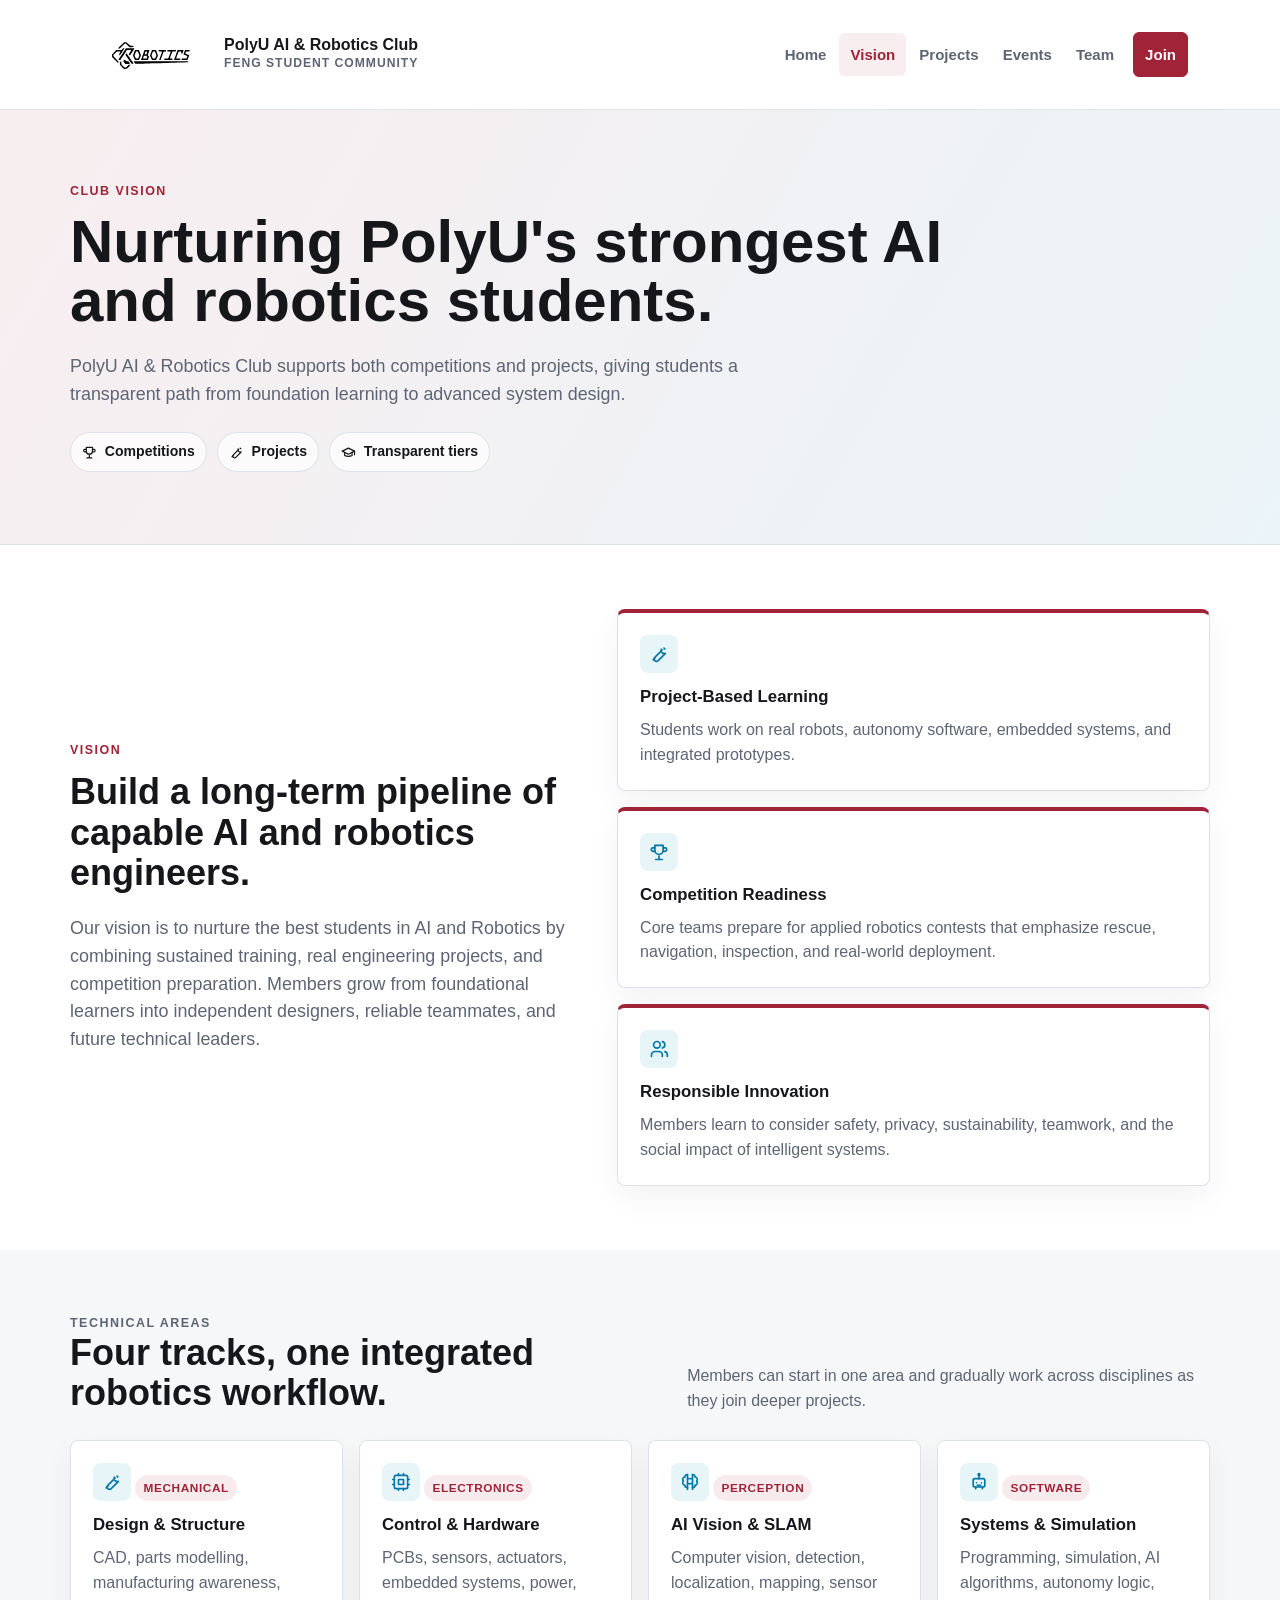
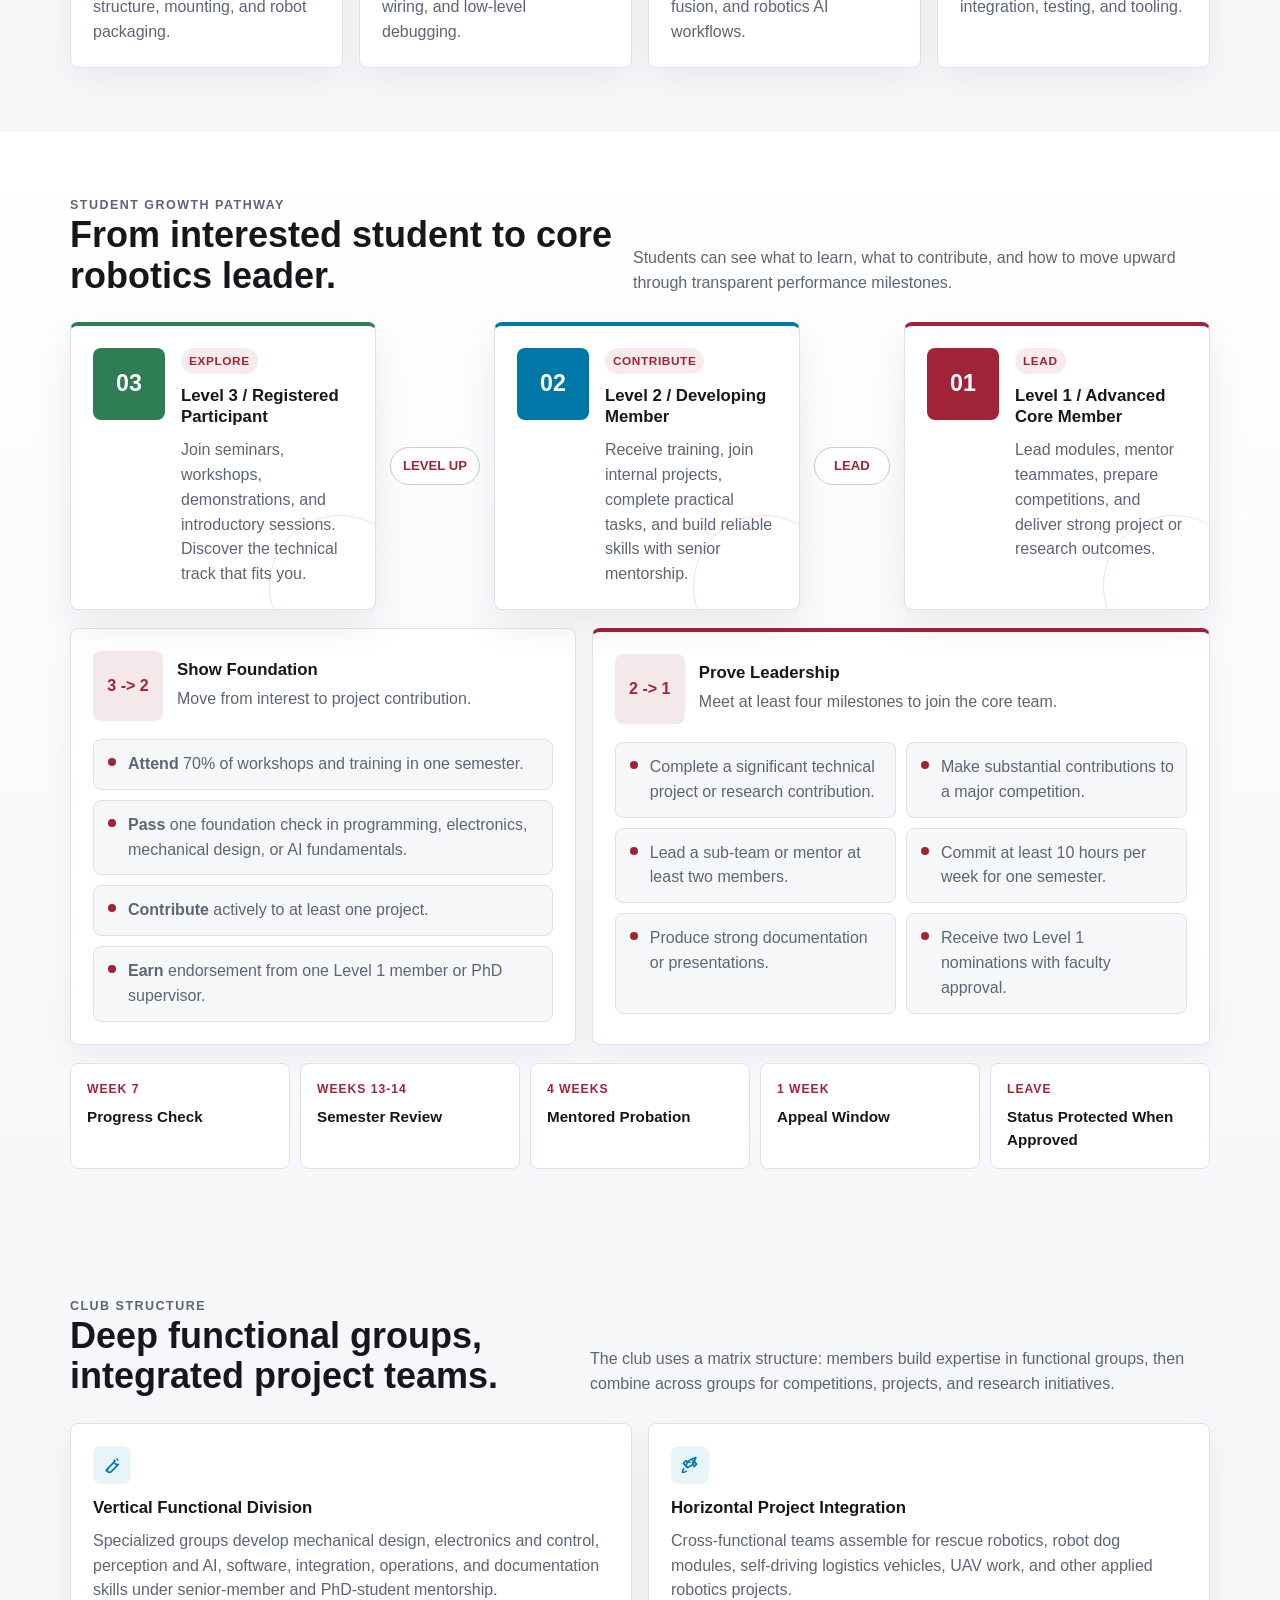
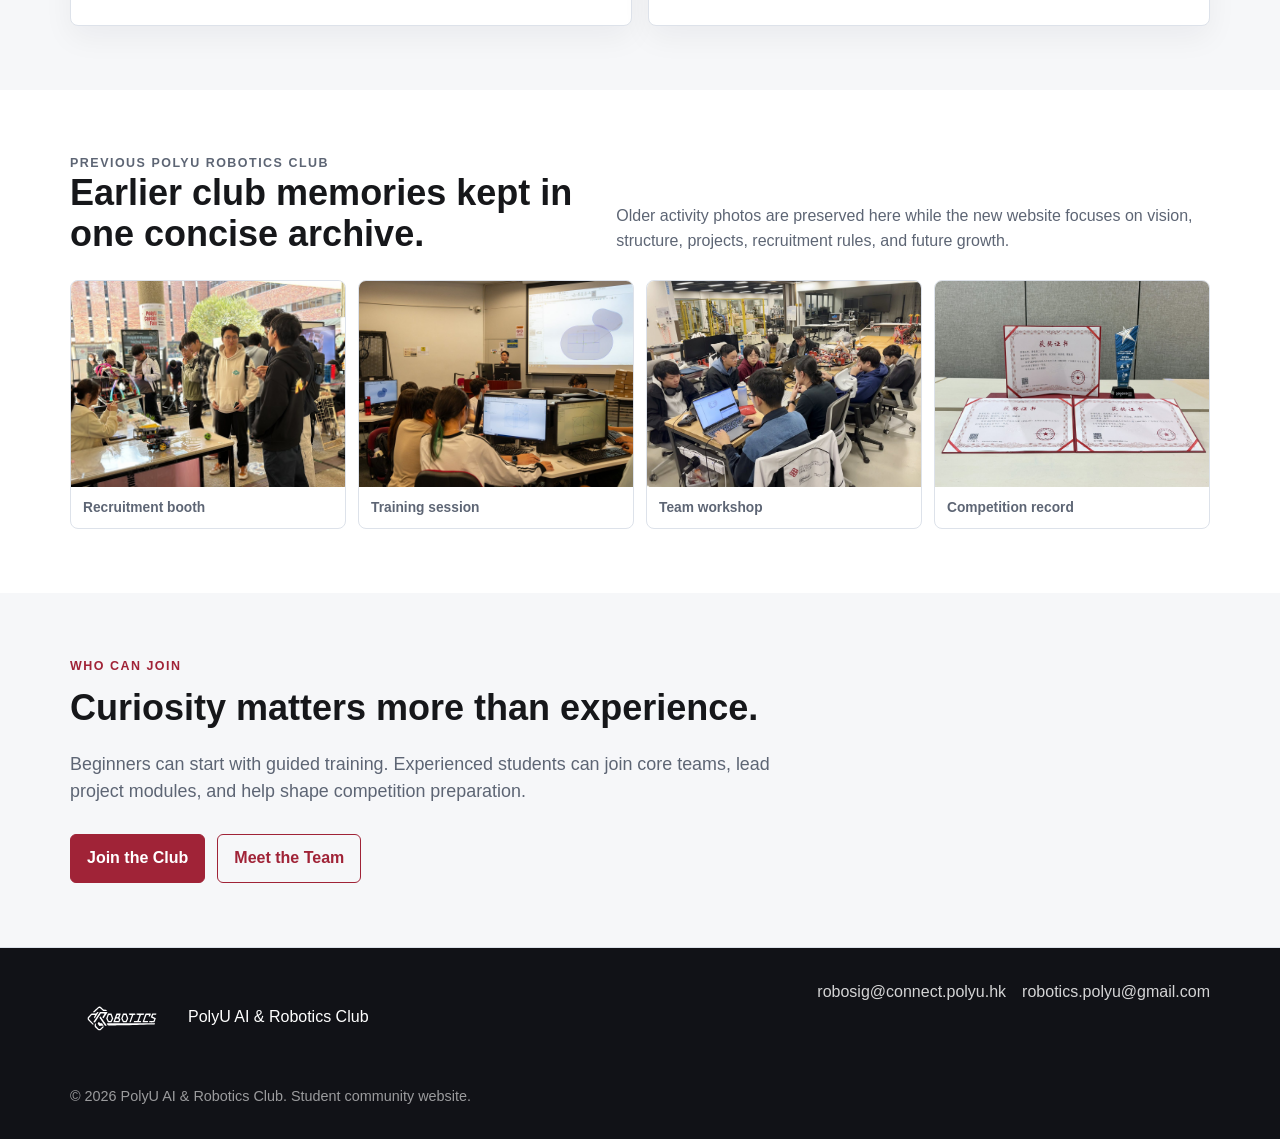
==== commit b66e5dc5: "update supervision team" ====
--- a/about.html
+++ b/about.html
@@ -3,9 +3,9 @@
 <head>
   <meta charset="utf-8">
   <meta name="viewport" content="width=device-width, initial-scale=1">
-  <title>About | PolyU AI &amp; Robotics Club</title>
-  <meta name="description" content="Learn about the mission, technical areas, growth system, and member experience of PolyU AI and Robotics Club.">
-  <meta property="og:title" content="About | PolyU AI &amp; Robotics Club">
+  <title>Vision | PolyU AI &amp; Robotics Club</title>
+  <meta name="description" content="Learn about the club vision, student growth pathway, technical areas, and previous PolyU Robotics Club highlights.">
+  <meta property="og:title" content="Vision | PolyU AI &amp; Robotics Club">
   <meta property="og:description" content="A multidisciplinary student community for robotics, AI, and real-world engineering practice.">
   <meta property="og:image" content="images/robotic_logo.jpg">
   <meta name="twitter:card" content="summary_large_image">
@@ -28,7 +28,7 @@
       </button>
       <nav id="primary-nav" class="primary-nav" aria-label="Primary navigation">
         <a href="index.html">Home</a>
-        <a href="about.html">About</a>
+        <a href="about.html">Vision</a>
         <a href="projects.html">Projects</a>
         <a href="events.html">Events</a>
         <a href="team.html">Team</a>
@@ -40,15 +40,15 @@
   <main id="main">
     <section class="page-hero">
       <div class="section-inner">
-        <p class="kicker">About The Club</p>
-        <h1 class="page-title">A practical robotics community for students who want to build.</h1>
+        <p class="kicker">Club Vision</p>
+        <h1 class="page-title">Nurturing PolyU's strongest AI and robotics students.</h1>
         <p class="lead page-lead">
-          PolyU AI &amp; Robotics Club connects students across mechanical design, electronics, control, AI, perception, and software so they can learn through projects instead of only theory.
+          PolyU AI &amp; Robotics Club supports both competitions and projects, giving students a transparent path from foundation learning to advanced system design.
         </p>
-        <div class="visual-tags" aria-label="About highlights">
-          <span class="visual-tag"><svg class="icon" aria-hidden="true"><use href="assets/icons.svg#icon-wrench"></use></svg>Hands-on engineering</span>
-          <span class="visual-tag"><svg class="icon" aria-hidden="true"><use href="assets/icons.svg#icon-users"></use></svg>Peer mentorship</span>
-          <span class="visual-tag"><svg class="icon" aria-hidden="true"><use href="assets/icons.svg#icon-rocket"></use></svg>Project growth</span>
+        <div class="visual-tags" aria-label="Vision highlights">
+          <span class="visual-tag"><svg class="icon" aria-hidden="true"><use href="assets/icons.svg#icon-trophy"></use></svg>Competitions</span>
+          <span class="visual-tag"><svg class="icon" aria-hidden="true"><use href="assets/icons.svg#icon-wrench"></use></svg>Projects</span>
+          <span class="visual-tag"><svg class="icon" aria-hidden="true"><use href="assets/icons.svg#icon-graduation"></use></svg>Transparent tiers</span>
         </div>
       </div>
     </section>
@@ -56,27 +56,27 @@
     <section class="section">
       <div class="section-inner split">
         <div>
-          <p class="kicker">Mission</p>
-          <h2>Bridge classroom learning with real robotics engineering.</h2>
+          <p class="kicker">Vision</p>
+          <h2>Build a long-term pipeline of capable AI and robotics engineers.</h2>
           <p class="lead">
-            The club gives students a place to turn ideas into prototypes, understand the full robotics stack, and grow into reliable teammates who can contribute to research, industry, and competitions.
+            Our vision is to nurture the best students in AI and Robotics by combining sustained training, real engineering projects, and competition preparation. Members grow from foundational learners into independent designers, reliable teammates, and future technical leaders.
           </p>
         </div>
         <div class="grid">
           <article class="card accent">
             <span class="card-icon" aria-hidden="true"><svg class="icon"><use href="assets/icons.svg#icon-wrench"></use></svg></span>
-            <h3>Hands-on Learning</h3>
-            <p>Work with tools, parts, code, sensors, and real constraints from the beginning.</p>
+            <h3>Project-Based Learning</h3>
+            <p>Students work on real robots, autonomy software, embedded systems, and integrated prototypes.</p>
+          </article>
+          <article class="card accent">
+            <span class="card-icon" aria-hidden="true"><svg class="icon"><use href="assets/icons.svg#icon-trophy"></use></svg></span>
+            <h3>Competition Readiness</h3>
+            <p>Core teams prepare for applied robotics contests that emphasize rescue, navigation, inspection, and real-world deployment.</p>
           </article>
           <article class="card accent">
             <span class="card-icon" aria-hidden="true"><svg class="icon"><use href="assets/icons.svg#icon-users"></use></svg></span>
-            <h3>Peer Mentorship</h3>
-            <p>Experienced members help newer builders learn workflows, debug systems, and join project teams.</p>
-          </article>
-          <article class="card accent">
-            <span class="card-icon" aria-hidden="true"><svg class="icon"><use href="assets/icons.svg#icon-bot"></use></svg></span>
-            <h3>Multidisciplinary Teams</h3>
-            <p>Robotics needs mechanical, electrical, AI, software, and operations contributors working together.</p>
+            <h3>Responsible Innovation</h3>
+            <p>Members learn to consider safety, privacy, sustainability, teamwork, and the social impact of intelligent systems.</p>
           </article>
         </div>
       </div>
@@ -120,47 +120,161 @@
       </div>
     </section>
 
-    <section class="section">
+    <section class="section growth-section">
       <div class="section-inner">
         <div class="section-heading">
           <div>
-            <p class="kicker">Growth System</p>
-            <h2>A pathway from beginner to competition engineer.</h2>
-          </div>
-          <p>The tier system gives members a visible path for learning, contribution, leadership, and recognition.</p>
-        </div>
-        <div class="timeline">
-          <article class="timeline-item">
-            <div class="timeline-date">Tier 3</div>
+            <p class="kicker">Student Growth Pathway</p>
+            <h2>From interested student to core robotics leader.</h2>
+          </div>
+          <p>Students can see what to learn, what to contribute, and how to move upward through transparent performance milestones.</p>
+        </div>
+
+        <div class="growth-ladder" aria-label="Three-level student growth pathway">
+          <article class="level-node level-3">
+            <span class="level-number">03</span>
             <div>
-              <h3>Foundation Builder</h3>
-              <p>Join workshops, learn tools, understand robotics basics, and find a technical area to explore.</p>
-            </div>
-          </article>
-          <article class="timeline-item">
-            <div class="timeline-date">Tier 2</div>
+              <span class="eyebrow">Explore</span>
+              <h3>Level 3 / Registered Participant</h3>
+              <p>Join seminars, workshops, demonstrations, and introductory sessions. Discover the technical track that fits you.</p>
+            </div>
+          </article>
+          <span class="ladder-arrow" aria-hidden="true">Level up</span>
+          <article class="level-node level-2">
+            <span class="level-number">02</span>
             <div>
-              <h3>Project Contributor</h3>
-              <p>Take part in club projects, receive tutorials, complete practical tasks, and work across multiple systems.</p>
-            </div>
-          </article>
-          <article class="timeline-item">
-            <div class="timeline-date">Tier 1</div>
+              <span class="eyebrow">Contribute</span>
+              <h3>Level 2 / Developing Member</h3>
+              <p>Receive training, join internal projects, complete practical tasks, and build reliable skills with senior mentorship.</p>
+            </div>
+          </article>
+          <span class="ladder-arrow" aria-hidden="true">Lead</span>
+          <article class="level-node level-1">
+            <span class="level-number">01</span>
             <div>
-              <h3>Technical Lead</h3>
-              <p>Lead club projects, mentor teammates, prepare for competitions, and represent the club through outcomes.</p>
-            </div>
-          </article>
+              <span class="eyebrow">Lead</span>
+              <h3>Level 1 / Advanced Core Member</h3>
+              <p>Lead modules, mentor teammates, prepare competitions, and deliver strong project or research outcomes.</p>
+            </div>
+          </article>
+        </div>
+
+        <div class="promotion-board">
+          <article class="promotion-card">
+            <div class="promotion-head">
+              <span class="path-badge">3 -> 2</span>
+              <div>
+                <h3>Show Foundation</h3>
+                <p>Move from interest to project contribution.</p>
+              </div>
+            </div>
+            <ul class="milestone-list">
+              <li><strong>Attend</strong> 70% of workshops and training in one semester.</li>
+              <li><strong>Pass</strong> one foundation check in programming, electronics, mechanical design, or AI fundamentals.</li>
+              <li><strong>Contribute</strong> actively to at least one project.</li>
+              <li><strong>Earn</strong> endorsement from one Level 1 member or PhD supervisor.</li>
+            </ul>
+          </article>
+          <article class="promotion-card featured">
+            <div class="promotion-head">
+              <span class="path-badge">2 -> 1</span>
+              <div>
+                <h3>Prove Leadership</h3>
+                <p>Meet at least four milestones to join the core team.</p>
+              </div>
+            </div>
+            <ul class="milestone-list two-column">
+              <li>Complete a significant technical project or research contribution.</li>
+              <li>Make substantial contributions to a major competition.</li>
+              <li>Lead a sub-team or mentor at least two members.</li>
+              <li>Commit at least 10 hours per week for one semester.</li>
+              <li>Produce strong documentation or presentations.</li>
+              <li>Receive two Level 1 nominations with faculty approval.</li>
+            </ul>
+          </article>
+        </div>
+
+        <div class="evaluation-flow" aria-label="Evaluation and support process">
+          <div>
+            <span>Week 7</span>
+            <strong>Progress Check</strong>
+          </div>
+          <div>
+            <span>Weeks 13-14</span>
+            <strong>Semester Review</strong>
+          </div>
+          <div>
+            <span>4 Weeks</span>
+            <strong>Mentored Probation</strong>
+          </div>
+          <div>
+            <span>1 Week</span>
+            <strong>Appeal Window</strong>
+          </div>
+          <div>
+            <span>Leave</span>
+            <strong>Status Protected When Approved</strong>
+          </div>
         </div>
       </div>
     </section>
 
     <section class="section band">
-      <div class="section-inner split">
-        <figure class="photo-panel">
-          <img src="images/club/team-exchange.jpg" width="1500" height="1125" alt="Students and visitors gathered around robotics equipment during a team exchange">
-          <figcaption>Team exchange and shared technical work help members learn across disciplines.</figcaption>
-        </figure>
+      <div class="section-inner">
+        <div class="section-heading">
+          <div>
+            <p class="kicker">Club Structure</p>
+            <h2>Deep functional groups, integrated project teams.</h2>
+          </div>
+          <p>The club uses a matrix structure: members build expertise in functional groups, then combine across groups for competitions, projects, and research initiatives.</p>
+        </div>
+        <div class="grid grid-2">
+          <article class="card">
+            <span class="card-icon" aria-hidden="true"><svg class="icon"><use href="assets/icons.svg#icon-wrench"></use></svg></span>
+            <h3>Vertical Functional Division</h3>
+            <p>Specialized groups develop mechanical design, electronics and control, perception and AI, software, integration, operations, and documentation skills under senior-member and PhD-student mentorship.</p>
+          </article>
+          <article class="card">
+            <span class="card-icon" aria-hidden="true"><svg class="icon"><use href="assets/icons.svg#icon-rocket"></use></svg></span>
+            <h3>Horizontal Project Integration</h3>
+            <p>Cross-functional teams assemble for rescue robotics, robot dog modules, self-driving logistics vehicles, UAV work, and other applied robotics projects.</p>
+          </article>
+        </div>
+      </div>
+    </section>
+
+    <section class="section previous-club-section">
+      <div class="section-inner">
+        <div class="section-heading">
+          <div>
+            <p class="kicker">Previous PolyU Robotics Club</p>
+            <h2>Earlier club memories kept in one concise archive.</h2>
+          </div>
+          <p>Older activity photos are preserved here while the new website focuses on vision, structure, projects, recruitment rules, and future growth.</p>
+        </div>
+        <div class="legacy-gallery" aria-label="Previous PolyU Robotics Club photo archive">
+          <figure>
+            <img src="images/club/promotion-booth.jpg" width="1500" height="1125" alt="Previous PolyU Robotics Club promotion booth">
+            <figcaption>Recruitment booth</figcaption>
+          </figure>
+          <figure>
+            <img src="images/club/training-room.jpg" width="1500" height="1000" alt="Previous PolyU Robotics Club training session">
+            <figcaption>Training session</figcaption>
+          </figure>
+          <figure>
+            <img src="images/club/team-working.jpg" width="1500" height="1125" alt="Previous PolyU Robotics Club members working together">
+            <figcaption>Team workshop</figcaption>
+          </figure>
+          <figure>
+            <img src="images/club/competition-achievement.jpg" width="1500" height="1125" alt="Previous PolyU Robotics Club competition awards">
+            <figcaption>Competition record</figcaption>
+          </figure>
+        </div>
+      </div>
+    </section>
+
+    <section class="section band">
+      <div class="section-inner">
         <div>
           <p class="kicker">Who Can Join</p>
           <h2>Curiosity matters more than experience.</h2>
--- a/assets/css/styles.css
+++ b/assets/css/styles.css
@@ -255,15 +255,15 @@
   padding-top: 86px;
   padding-bottom: 48px;
   background:
-    linear-gradient(180deg, rgba(17, 18, 23, 0.46), rgba(17, 18, 23, 0.72)),
-    url("../../images/club/member-group.jpg") center 42% / cover;
+    linear-gradient(135deg, rgba(17, 18, 23, 0.94), rgba(36, 51, 68, 0.9)),
+    linear-gradient(90deg, rgba(160, 35, 55, 0.5), rgba(0, 119, 167, 0.42));
   color: #ffffff;
 }
 
 .join-hero {
   background:
-    linear-gradient(90deg, rgba(17, 18, 23, 0.82), rgba(160, 35, 55, 0.66)),
-    url("../../images/club/promotion-table.jpg") center 44% / cover;
+    linear-gradient(135deg, rgba(17, 18, 23, 0.94), rgba(160, 35, 55, 0.82)),
+    linear-gradient(90deg, rgba(0, 119, 167, 0.42), rgba(255, 255, 255, 0));
   color: #ffffff;
 }
 
@@ -298,6 +298,10 @@
 .home-hero .lead {
   margin-right: auto;
   margin-left: auto;
+}
+
+.home-hero .visual-tags {
+  justify-content: center;
 }
 
 .home-hero .actions {
@@ -333,19 +337,19 @@
 .page-title {
   margin: 0;
   max-width: 820px;
-  font-size: clamp(2.4rem, 6vw, 5rem);
+  font-size: 4.6rem;
   line-height: 0.98;
   letter-spacing: 0;
 }
 
 .page-title {
   max-width: 900px;
-  font-size: clamp(2.15rem, 4.5vw, 4.2rem);
+  font-size: 3.75rem;
 }
 
 h2 {
   margin: 0;
-  font-size: clamp(1.55rem, 2.5vw, 2.35rem);
+  font-size: 2.25rem;
   line-height: 1.12;
   letter-spacing: 0;
 }
@@ -558,22 +562,22 @@
 .stat-strip {
   display: grid;
   grid-template-columns: repeat(4, minmax(0, 1fr));
-  gap: 1px;
+  gap: 12px;
   max-width: var(--content);
   margin: 38px auto 0;
-  overflow: hidden;
-  border: 1px solid var(--line);
-  border-radius: var(--radius);
-  background: var(--line);
+  border-radius: var(--radius);
 }
 
 .home-hero .stat-strip {
-  border-color: rgba(255, 255, 255, 0.18);
-  background: rgba(255, 255, 255, 0.18);
+  width: min(100%, var(--content));
+  padding: 0;
 }
 
 .home-hero .stat {
-  background: rgba(255, 255, 255, 0.9);
+  border: 1px solid rgba(255, 255, 255, 0.22);
+  background: rgba(17, 18, 23, 0.72);
+  box-shadow: 0 18px 48px rgba(0, 0, 0, 0.22);
+  backdrop-filter: blur(12px);
 }
 
 .home-section {
@@ -608,28 +612,20 @@
 }
 
 .home-section-build {
-  background:
-    linear-gradient(180deg, rgba(255, 255, 255, 0.94), rgba(246, 247, 249, 0.94)),
-    url("../../images/club/team-working.jpg") center / cover;
+  background: linear-gradient(180deg, #ffffff, #f6f7f9);
 }
 
 .home-section-projects {
-  background:
-    linear-gradient(180deg, rgba(17, 18, 23, 0.84), rgba(17, 18, 23, 0.78)),
-    url("../../images/club/robot-platform.jpg") center / cover;
+  background: linear-gradient(180deg, #111217, #243344);
   color: #ffffff;
 }
 
 .home-section-activities {
-  background:
-    linear-gradient(90deg, rgba(255, 255, 255, 0.96), rgba(255, 255, 255, 0.88)),
-    url("../../images/club/training-room.jpg") center / cover;
+  background: linear-gradient(180deg, #ffffff, #edf5f7);
 }
 
 .home-section-recruitment {
-  background:
-    linear-gradient(90deg, rgba(17, 18, 23, 0.84), rgba(160, 35, 55, 0.7)),
-    url("../../images/club/promotion-table.jpg") center / cover;
+  background: linear-gradient(135deg, #111217, var(--polyu-red-dark));
   color: #ffffff;
 }
 
@@ -679,7 +675,9 @@
 }
 
 .stat {
-  padding: 20px;
+  min-height: 148px;
+  padding: 22px;
+  border-radius: var(--radius);
   background: #ffffff;
 }
 
@@ -692,7 +690,7 @@
 .stat strong {
   display: block;
   color: var(--polyu-red);
-  font-size: 1.65rem;
+  font-size: 1.9rem;
   line-height: 1;
 }
 
@@ -701,6 +699,35 @@
   margin-top: 7px;
   color: var(--muted);
   font-size: 0.92rem;
+}
+
+.stat .stat-icon {
+  display: inline-grid;
+  width: 42px;
+  aspect-ratio: 1 / 1;
+  margin-top: 0;
+  margin-bottom: 16px;
+  place-items: center;
+  border: 1px solid rgba(160, 35, 55, 0.24);
+  border-radius: var(--radius);
+  background: rgba(160, 35, 55, 0.14);
+  color: var(--polyu-red);
+}
+
+.home-hero .stat strong {
+  color: #ffffff;
+  font-size: 2.05rem;
+}
+
+.home-hero .stat span:not(.stat-icon) {
+  color: rgba(255, 255, 255, 0.82);
+  font-weight: 750;
+}
+
+.home-hero .stat .stat-icon {
+  border-color: rgba(255, 255, 255, 0.2);
+  background: var(--polyu-red);
+  color: #ffffff;
 }
 
 .section-heading {
@@ -737,34 +764,306 @@
 .card,
 .project-card,
 .event-card,
-.person-card {
+.person-card,
+.tier-card,
+.rule-panel {
   border: 1px solid var(--line);
   border-radius: var(--radius);
   background: var(--panel);
   box-shadow: 0 12px 30px rgba(18, 28, 45, 0.05);
 }
 
-.card {
+.card,
+.tier-card,
+.rule-panel {
   padding: 22px;
 }
 
-.card.accent {
+.card.accent,
+.tier-card.featured {
   border-top: 4px solid var(--polyu-red);
 }
 
 .card h3,
 .project-card h3,
 .event-card h3,
-.person-card h3 {
+.person-card h3,
+.tier-card h3,
+.rule-panel h3 {
   color: var(--ink);
 }
 
 .card p,
 .project-card p,
 .event-card p,
-.person-card p {
+.person-card p,
+.tier-card p,
+.rule-panel p {
   margin: 10px 0 0;
   color: var(--muted);
+}
+
+.rule-grid {
+  display: grid;
+  grid-template-columns: repeat(3, minmax(0, 1fr));
+  gap: 16px;
+  margin-top: 16px;
+}
+
+.growth-section {
+  background:
+    linear-gradient(180deg, #ffffff, #f6f7f9);
+}
+
+.growth-ladder {
+  display: grid;
+  grid-template-columns: minmax(0, 1fr) auto minmax(0, 1fr) auto minmax(0, 1fr);
+  gap: 14px;
+  align-items: stretch;
+}
+
+.level-node {
+  position: relative;
+  display: grid;
+  grid-template-columns: 72px minmax(0, 1fr);
+  gap: 16px;
+  min-height: 190px;
+  padding: 22px;
+  overflow: hidden;
+  border: 1px solid var(--line);
+  border-radius: var(--radius);
+  background: #ffffff;
+  box-shadow: 0 16px 38px rgba(18, 28, 45, 0.08);
+}
+
+.level-node::after {
+  position: absolute;
+  right: -36px;
+  bottom: -48px;
+  width: 140px;
+  aspect-ratio: 1 / 1;
+  border: 1px solid rgba(160, 35, 55, 0.14);
+  border-radius: 50%;
+  content: "";
+}
+
+.level-1 {
+  border-top: 4px solid var(--polyu-red);
+}
+
+.level-2 {
+  border-top: 4px solid var(--accent);
+}
+
+.level-3 {
+  border-top: 4px solid var(--success);
+}
+
+.level-number {
+  display: grid;
+  width: 72px;
+  height: 72px;
+  place-items: center;
+  border-radius: var(--radius);
+  background: var(--ink);
+  color: #ffffff;
+  font-size: 1.45rem;
+  font-weight: 900;
+}
+
+.level-1 .level-number {
+  background: var(--polyu-red);
+}
+
+.level-2 .level-number {
+  background: var(--accent);
+}
+
+.level-3 .level-number {
+  background: var(--success);
+}
+
+.level-node p {
+  margin: 10px 0 0;
+  color: var(--muted);
+}
+
+.ladder-arrow {
+  align-self: center;
+  display: inline-flex;
+  align-items: center;
+  justify-content: center;
+  min-width: 76px;
+  min-height: 38px;
+  padding: 8px 12px;
+  border: 1px solid var(--line-strong);
+  border-radius: 999px;
+  background: #ffffff;
+  color: var(--polyu-red);
+  font-size: 0.82rem;
+  font-weight: 900;
+  text-transform: uppercase;
+}
+
+.promotion-board {
+  display: grid;
+  grid-template-columns: minmax(0, 0.9fr) minmax(0, 1.1fr);
+  gap: 16px;
+  margin-top: 18px;
+}
+
+.promotion-card {
+  padding: 22px;
+  border: 1px solid var(--line);
+  border-radius: var(--radius);
+  background: #ffffff;
+  box-shadow: 0 12px 30px rgba(18, 28, 45, 0.05);
+}
+
+.promotion-card.featured {
+  border-top: 4px solid var(--polyu-red);
+}
+
+.promotion-head {
+  display: flex;
+  align-items: center;
+  gap: 14px;
+}
+
+.promotion-head p {
+  margin: 6px 0 0;
+  color: var(--muted);
+}
+
+.path-badge {
+  display: grid;
+  width: 70px;
+  height: 70px;
+  place-items: center;
+  border-radius: var(--radius);
+  background: rgba(160, 35, 55, 0.1);
+  color: var(--polyu-red);
+  font-weight: 900;
+}
+
+.milestone-list {
+  display: grid;
+  gap: 10px;
+  margin: 18px 0 0;
+  padding: 0;
+  list-style: none;
+}
+
+.milestone-list.two-column {
+  grid-template-columns: repeat(2, minmax(0, 1fr));
+}
+
+.milestone-list li {
+  position: relative;
+  padding: 12px 12px 12px 34px;
+  border: 1px solid var(--line);
+  border-radius: var(--radius);
+  background: var(--soft);
+  color: var(--muted);
+}
+
+.milestone-list li::before {
+  position: absolute;
+  top: 18px;
+  left: 14px;
+  width: 8px;
+  height: 8px;
+  border-radius: 50%;
+  background: var(--polyu-red);
+  content: "";
+}
+
+.evaluation-flow {
+  display: grid;
+  grid-template-columns: repeat(5, minmax(0, 1fr));
+  gap: 10px;
+  margin-top: 18px;
+}
+
+.evaluation-flow div {
+  padding: 16px;
+  border: 1px solid var(--line);
+  border-radius: var(--radius);
+  background: #ffffff;
+}
+
+.evaluation-flow span,
+.evaluation-flow strong {
+  display: block;
+}
+
+.evaluation-flow span {
+  color: var(--polyu-red);
+  font-size: 0.76rem;
+  font-weight: 900;
+  letter-spacing: 0.08em;
+  text-transform: uppercase;
+}
+
+.evaluation-flow strong {
+  margin-top: 6px;
+  font-size: 0.95rem;
+}
+
+.check-list {
+  display: grid;
+  gap: 10px;
+  margin: 14px 0 0;
+  padding: 0;
+  list-style: none;
+}
+
+.check-list li {
+  position: relative;
+  padding-left: 22px;
+  color: var(--muted);
+}
+
+.check-list li::before {
+  position: absolute;
+  top: 0.68em;
+  left: 0;
+  width: 8px;
+  height: 8px;
+  border-radius: 50%;
+  background: var(--polyu-red);
+  content: "";
+}
+
+.previous-club-section {
+  background: #ffffff;
+}
+
+.legacy-gallery {
+  display: grid;
+  grid-template-columns: repeat(4, minmax(0, 1fr));
+  gap: 12px;
+}
+
+.legacy-gallery figure {
+  overflow: hidden;
+  margin: 0;
+  border: 1px solid var(--line);
+  border-radius: var(--radius);
+  background: #ffffff;
+}
+
+.legacy-gallery img {
+  width: 100%;
+  aspect-ratio: 4 / 3;
+  object-fit: cover;
+}
+
+.legacy-gallery figcaption {
+  padding: 10px 12px;
+  color: var(--muted);
+  font-size: 0.86rem;
+  font-weight: 800;
 }
 
 .eyebrow {
@@ -826,6 +1125,13 @@
 
 .photo-panel.wide img {
   aspect-ratio: 16 / 9;
+}
+
+.logo-panel img {
+  aspect-ratio: 4 / 3;
+  object-fit: contain;
+  padding: 34px;
+  background: #ffffff;
 }
 
 .photo-panel.wide img[src*="training-room"],
@@ -1126,6 +1432,42 @@
   gap: 16px;
 }
 
+.board-grid {
+  display: grid;
+  grid-template-columns: repeat(3, minmax(0, 1fr));
+  gap: 16px;
+  align-items: stretch;
+}
+
+.board-card {
+  display: flex;
+  flex-direction: column;
+}
+
+.featured-board-card {
+  border-top: 4px solid var(--polyu-red);
+}
+
+.board-photo {
+  width: 112px;
+  height: 132px;
+  margin-bottom: 16px;
+  object-position: center 18%;
+}
+
+.text-link {
+  display: inline-flex;
+  width: fit-content;
+  margin-top: 14px;
+  color: var(--polyu-red);
+  font-weight: 850;
+  text-decoration: none;
+}
+
+.text-link:hover {
+  text-decoration: underline;
+}
+
 .supervisor-card {
   display: grid;
   grid-template-columns: 156px minmax(0, 1fr);
@@ -1198,6 +1540,19 @@
 
 .leadership-grid {
   grid-template-columns: repeat(4, minmax(0, 1fr));
+}
+
+.student-team-grid {
+  grid-template-columns: repeat(5, minmax(0, 1fr));
+}
+
+.student-photo {
+  width: 100%;
+  aspect-ratio: 1 / 1;
+  margin-bottom: 14px;
+  border: 1px solid var(--line);
+  border-radius: var(--radius);
+  object-fit: cover;
 }
 
 .mentor-photo {
@@ -1431,8 +1786,22 @@
   .grid-3,
   .grid-4,
   .mentor-grid,
+  .rule-grid,
+  .legacy-gallery,
+  .board-grid,
+  .growth-ladder,
+  .promotion-board,
+  .evaluation-flow,
   .stat-strip {
     grid-template-columns: repeat(2, minmax(0, 1fr));
+  }
+
+  .ladder-arrow {
+    display: none;
+  }
+
+  .milestone-list.two-column {
+    grid-template-columns: 1fr;
   }
 
   .hero-visual,
@@ -1443,6 +1812,18 @@
   .section-heading {
     align-items: start;
     flex-direction: column;
+  }
+
+  h1 {
+    font-size: 3.7rem;
+  }
+
+  .page-title {
+    font-size: 3.1rem;
+  }
+
+  h2 {
+    font-size: 2rem;
   }
 
   .footer-links {
@@ -1528,6 +1909,12 @@
   .grid-3,
   .grid-4,
   .mentor-grid,
+  .rule-grid,
+  .legacy-gallery,
+  .board-grid,
+  .growth-ladder,
+  .promotion-board,
+  .evaluation-flow,
   .stat-strip {
     grid-template-columns: 1fr;
   }
@@ -1543,6 +1930,16 @@
 
   .timeline-item {
     grid-template-columns: 1fr;
+  }
+
+  h1,
+  .page-title {
+    font-size: 2.35rem;
+    line-height: 1.05;
+  }
+
+  h2 {
+    font-size: 1.72rem;
   }
 }
 
@@ -1563,6 +1960,15 @@
     font-size: 0.92rem;
   }
 
+  h1,
+  .page-title {
+    font-size: 2.05rem;
+  }
+
+  h2 {
+    font-size: 1.5rem;
+  }
+
   .actions {
     flex-direction: column;
   }
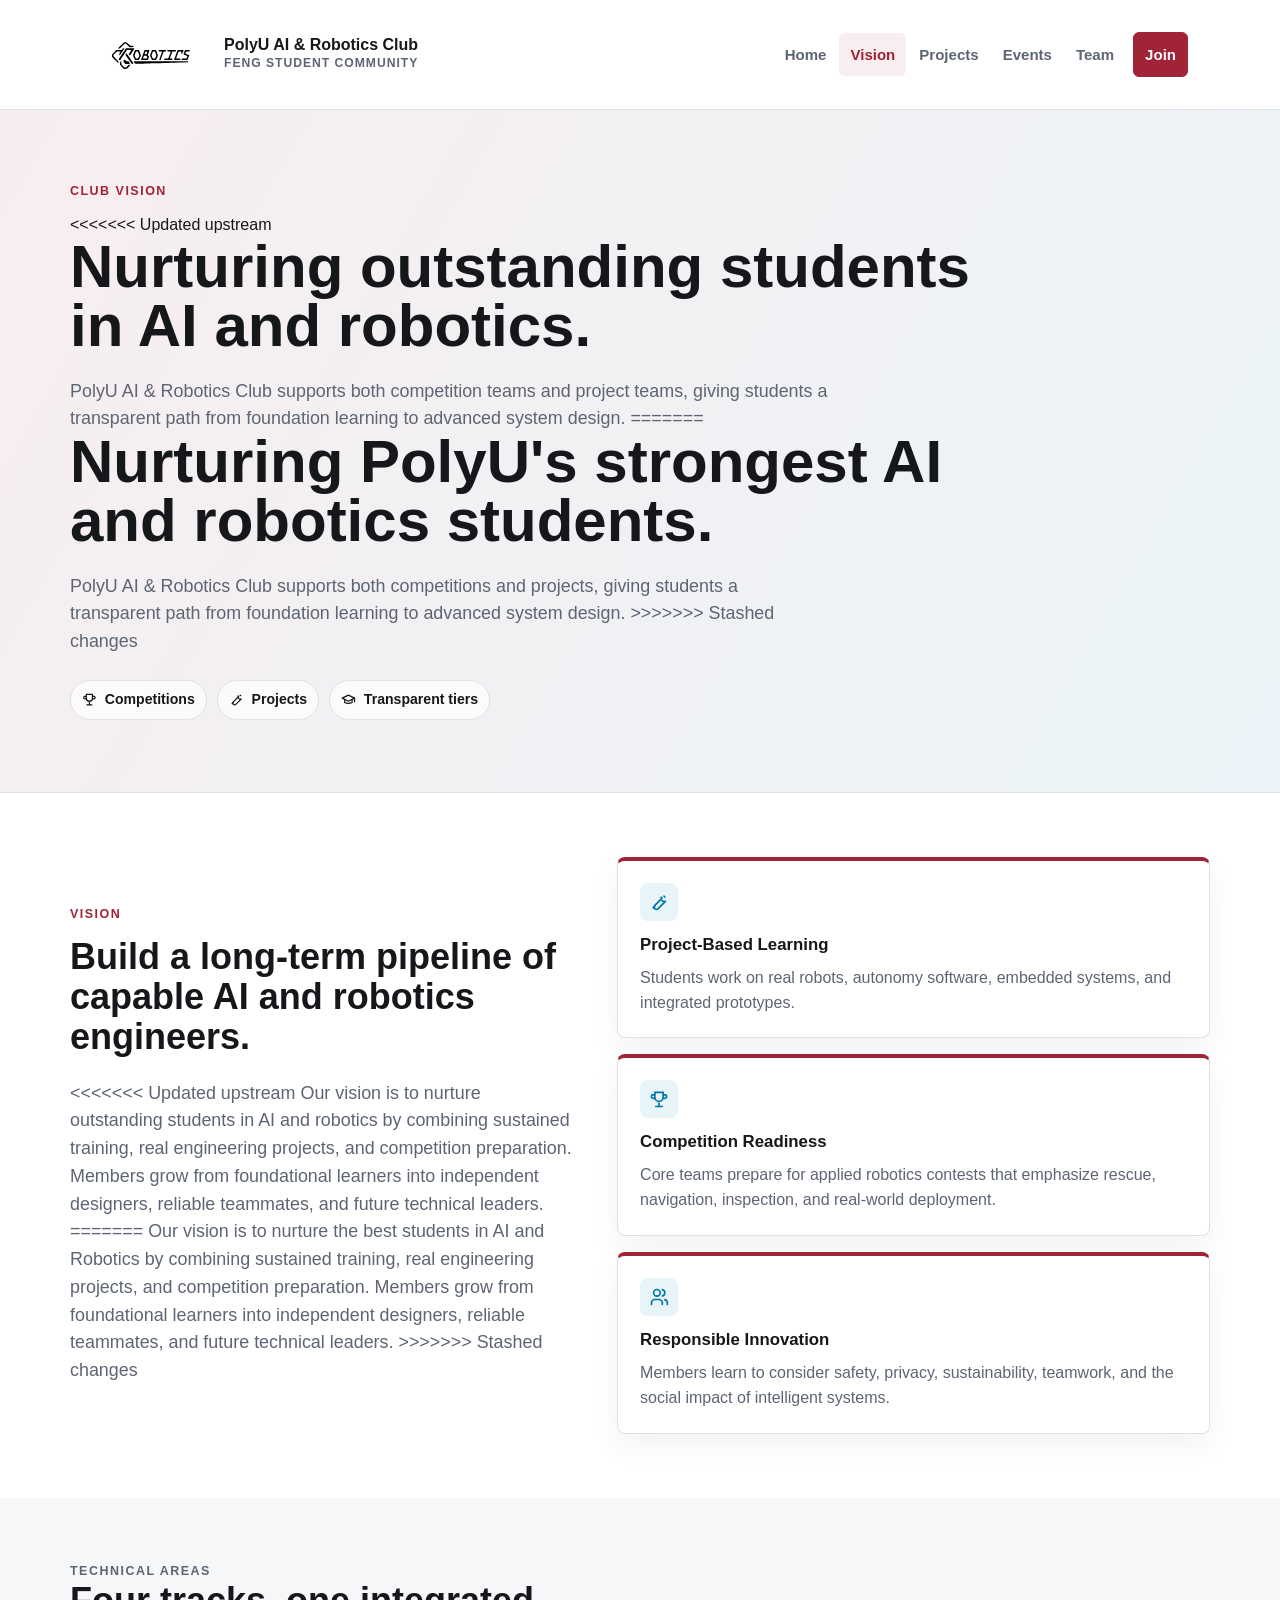
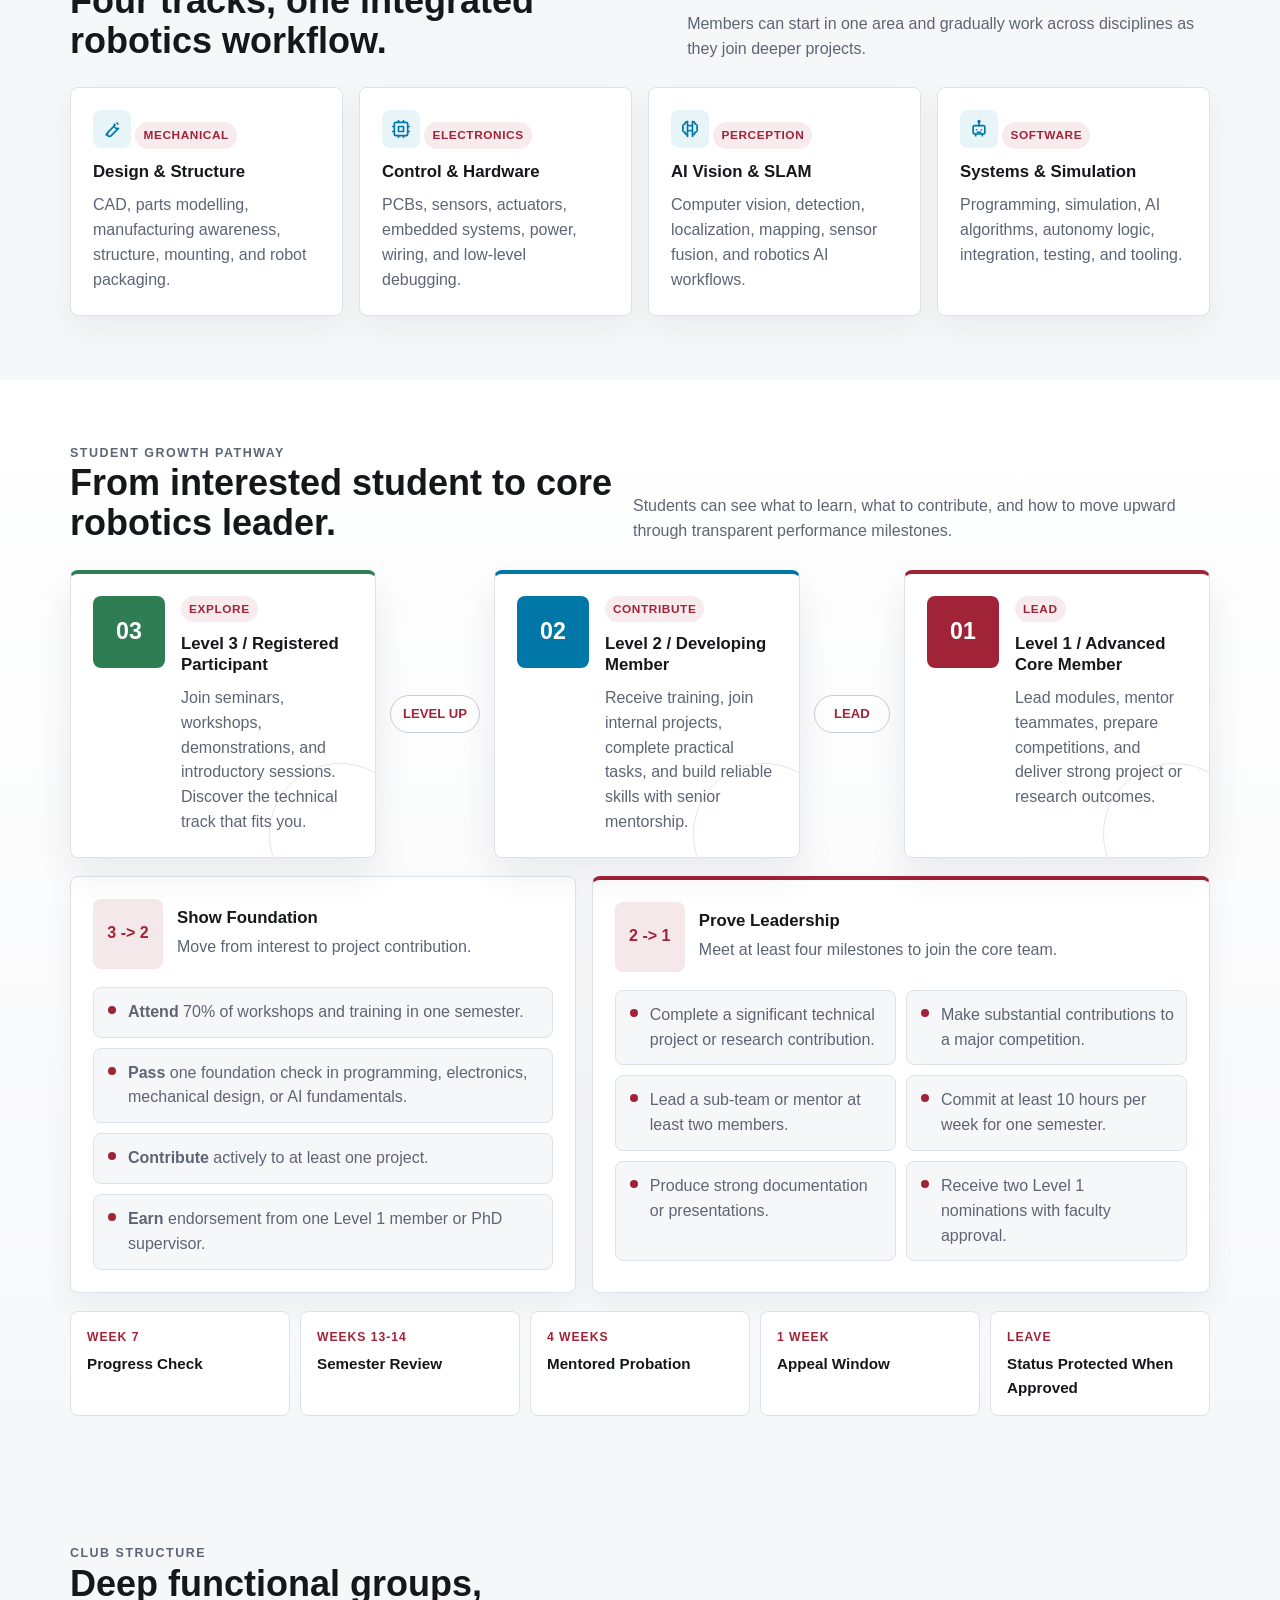
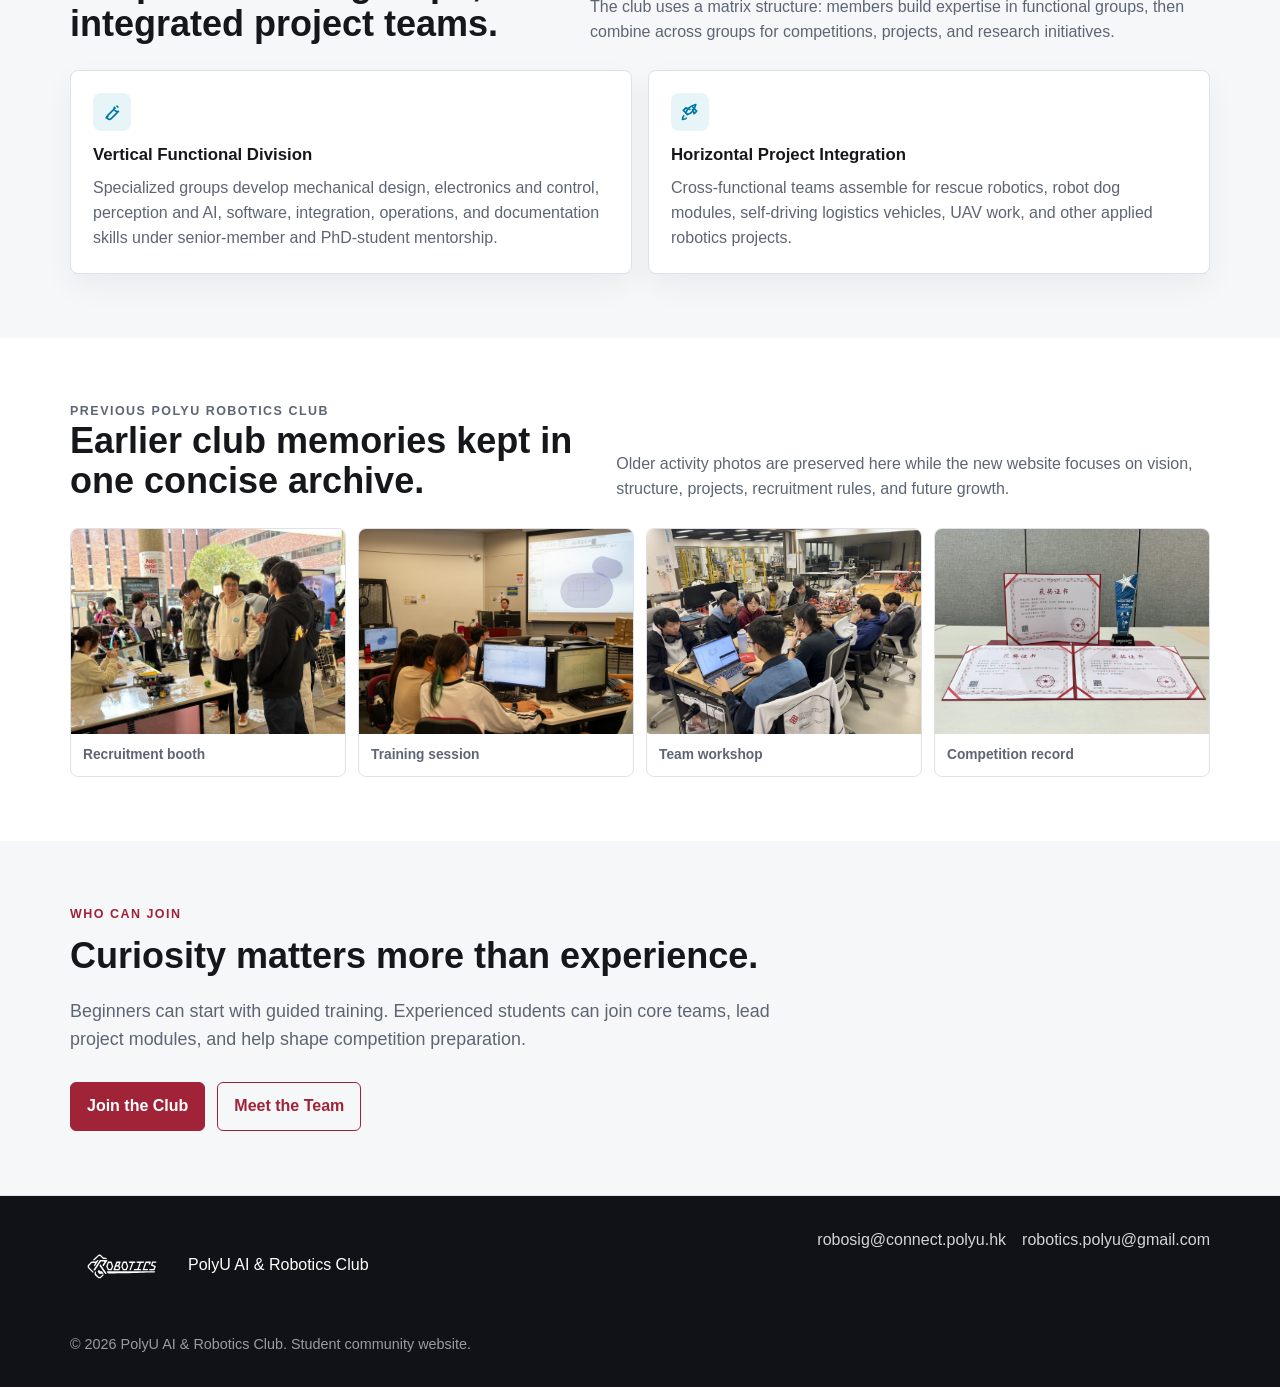
==== commit 9a4bc0e8: "update" ====
--- a/about.html
+++ b/about.html
@@ -41,9 +41,15 @@
     <section class="page-hero">
       <div class="section-inner">
         <p class="kicker">Club Vision</p>
+<<<<<<< Updated upstream
+        <h1 class="page-title">Nurturing outstanding students in AI and robotics.</h1>
+        <p class="lead page-lead">
+          PolyU AI &amp; Robotics Club supports both competition teams and project teams, giving students a transparent path from foundation learning to advanced system design.
+=======
         <h1 class="page-title">Nurturing PolyU's strongest AI and robotics students.</h1>
         <p class="lead page-lead">
           PolyU AI &amp; Robotics Club supports both competitions and projects, giving students a transparent path from foundation learning to advanced system design.
+>>>>>>> Stashed changes
         </p>
         <div class="visual-tags" aria-label="Vision highlights">
           <span class="visual-tag"><svg class="icon" aria-hidden="true"><use href="assets/icons.svg#icon-trophy"></use></svg>Competitions</span>
@@ -59,7 +65,11 @@
           <p class="kicker">Vision</p>
           <h2>Build a long-term pipeline of capable AI and robotics engineers.</h2>
           <p class="lead">
+<<<<<<< Updated upstream
+            Our vision is to nurture outstanding students in AI and robotics by combining sustained training, real engineering projects, and competition preparation. Members grow from foundational learners into independent designers, reliable teammates, and future technical leaders.
+=======
             Our vision is to nurture the best students in AI and Robotics by combining sustained training, real engineering projects, and competition preparation. Members grow from foundational learners into independent designers, reliable teammates, and future technical leaders.
+>>>>>>> Stashed changes
           </p>
         </div>
         <div class="grid">
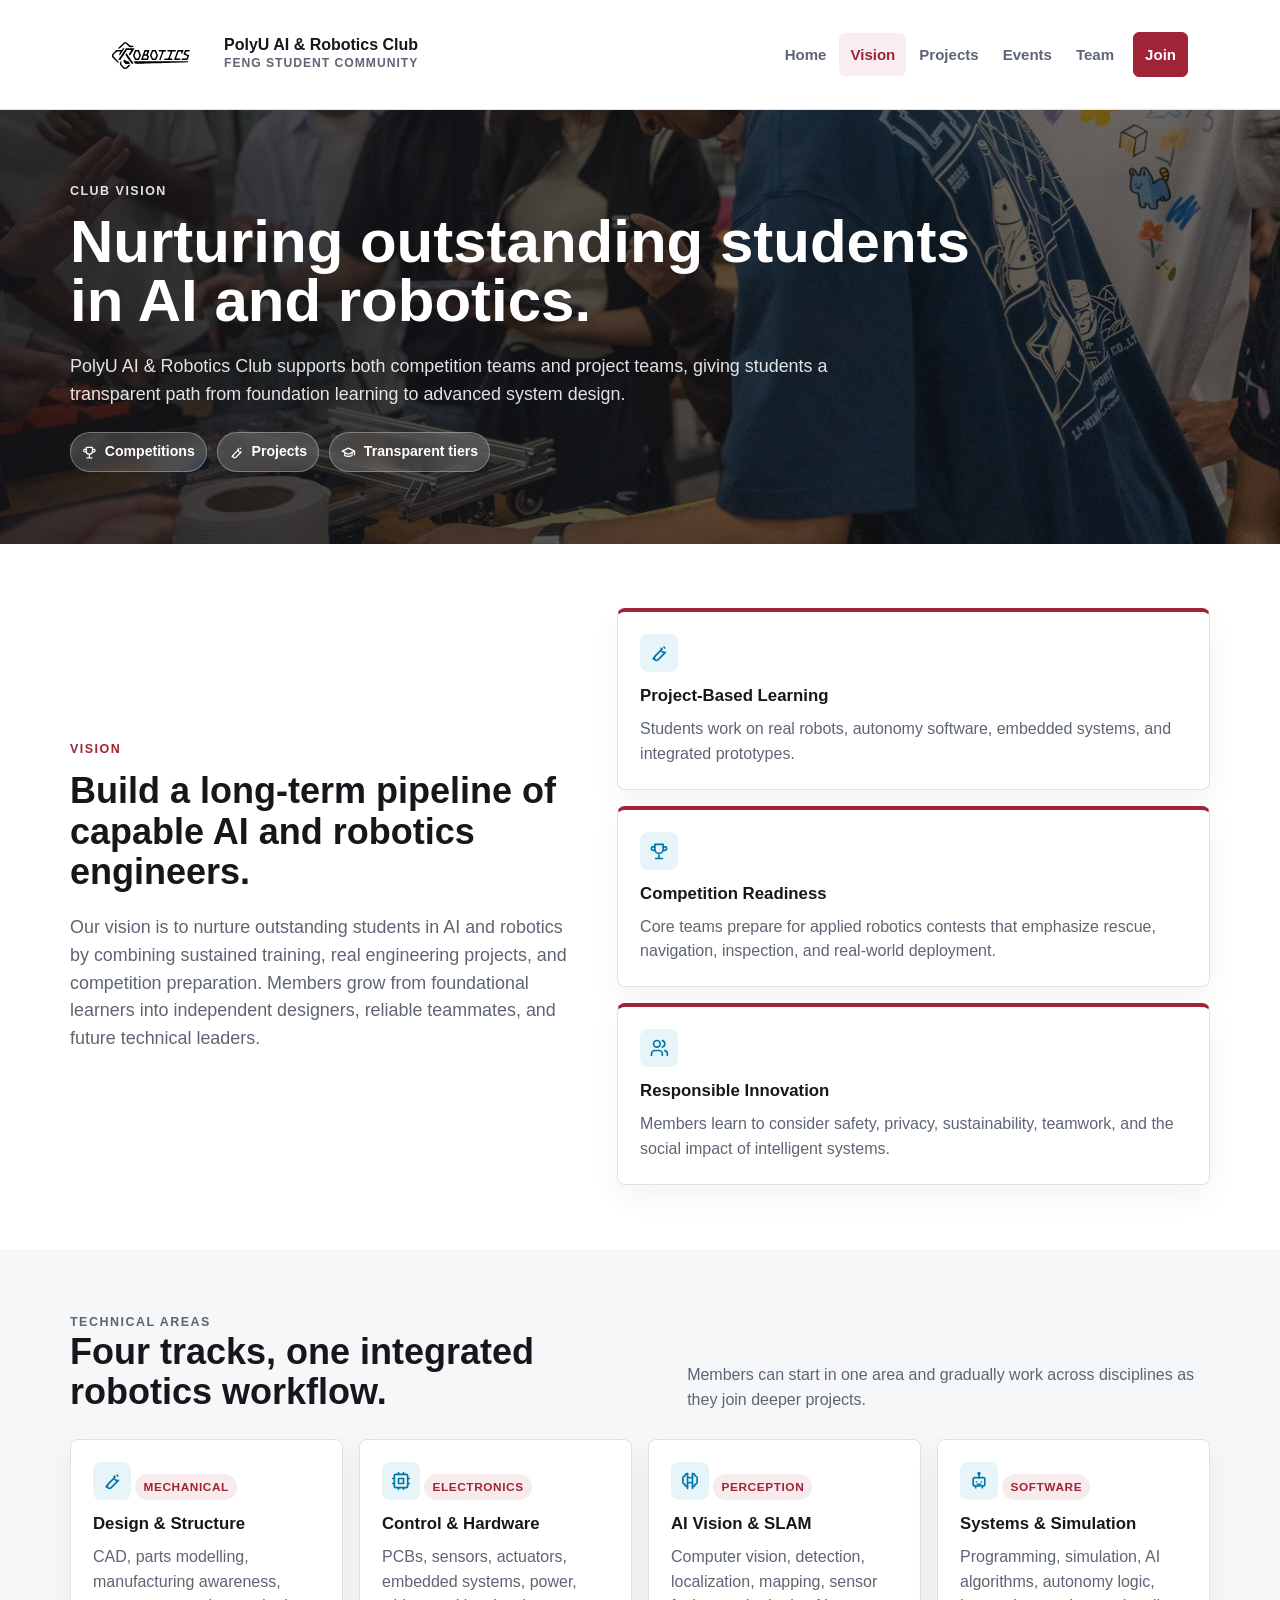
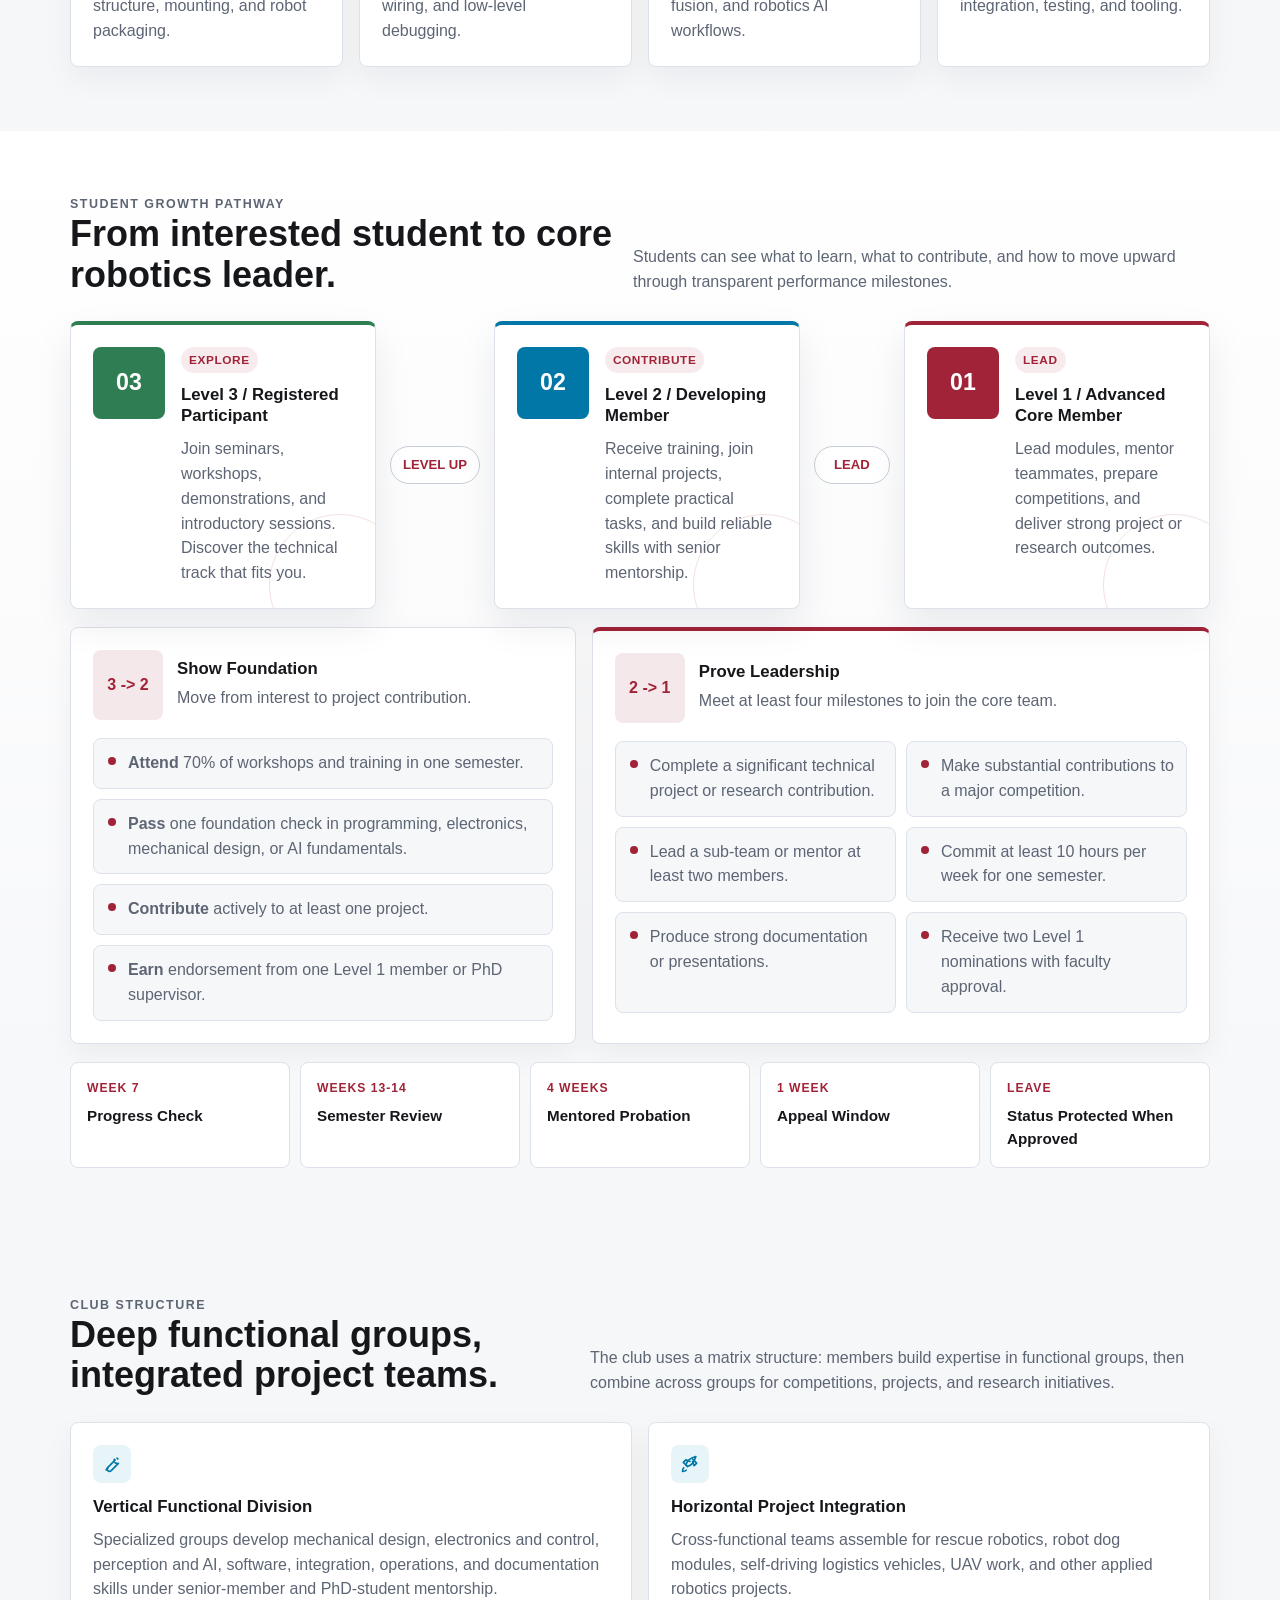
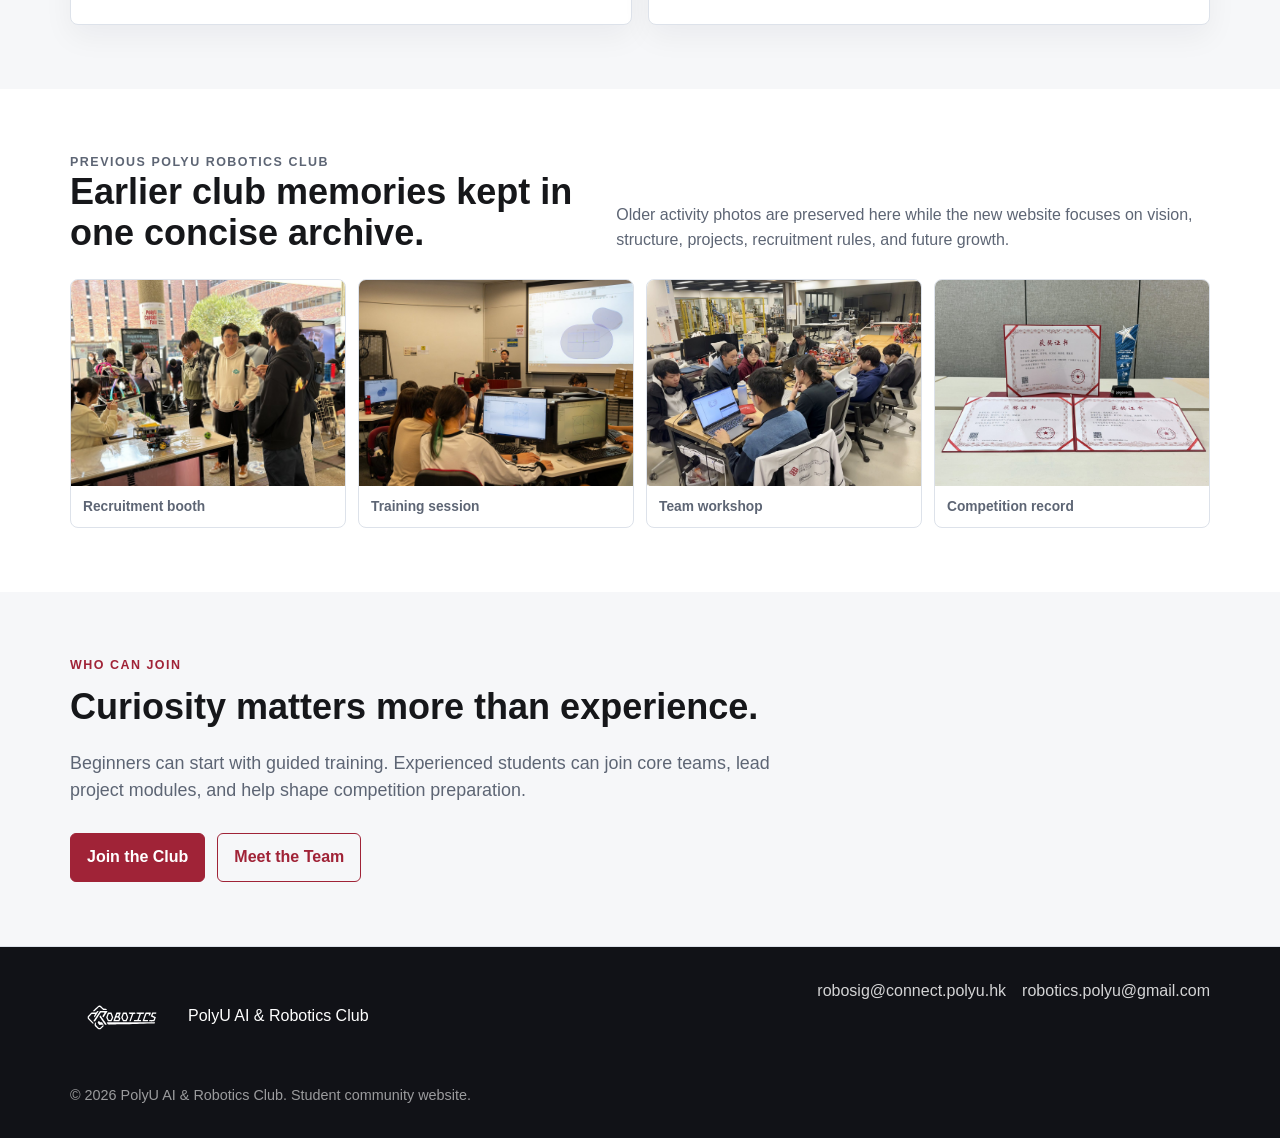
==== commit ebd3b689: "clear conflict contents" ====
--- a/about.html
+++ b/about.html
@@ -38,18 +38,12 @@
   </header>
 
   <main id="main">
-    <section class="page-hero">
+    <section class="page-hero image-hero about-hero">
       <div class="section-inner">
         <p class="kicker">Club Vision</p>
-<<<<<<< Updated upstream
         <h1 class="page-title">Nurturing outstanding students in AI and robotics.</h1>
         <p class="lead page-lead">
           PolyU AI &amp; Robotics Club supports both competition teams and project teams, giving students a transparent path from foundation learning to advanced system design.
-=======
-        <h1 class="page-title">Nurturing PolyU's strongest AI and robotics students.</h1>
-        <p class="lead page-lead">
-          PolyU AI &amp; Robotics Club supports both competitions and projects, giving students a transparent path from foundation learning to advanced system design.
->>>>>>> Stashed changes
         </p>
         <div class="visual-tags" aria-label="Vision highlights">
           <span class="visual-tag"><svg class="icon" aria-hidden="true"><use href="assets/icons.svg#icon-trophy"></use></svg>Competitions</span>
@@ -65,11 +59,7 @@
           <p class="kicker">Vision</p>
           <h2>Build a long-term pipeline of capable AI and robotics engineers.</h2>
           <p class="lead">
-<<<<<<< Updated upstream
             Our vision is to nurture outstanding students in AI and robotics by combining sustained training, real engineering projects, and competition preparation. Members grow from foundational learners into independent designers, reliable teammates, and future technical leaders.
-=======
-            Our vision is to nurture the best students in AI and Robotics by combining sustained training, real engineering projects, and competition preparation. Members grow from foundational learners into independent designers, reliable teammates, and future technical leaders.
->>>>>>> Stashed changes
           </p>
         </div>
         <div class="grid">
--- a/assets/css/styles.css
+++ b/assets/css/styles.css
@@ -255,16 +255,40 @@
   padding-top: 86px;
   padding-bottom: 48px;
   background:
-    linear-gradient(135deg, rgba(17, 18, 23, 0.94), rgba(36, 51, 68, 0.9)),
-    linear-gradient(90deg, rgba(160, 35, 55, 0.5), rgba(0, 119, 167, 0.42));
+    linear-gradient(180deg, rgba(17, 18, 23, 0.46), rgba(17, 18, 23, 0.72)),
+    url("../../images/club/member-group.jpg") center 42% / cover;
   color: #ffffff;
 }
 
 .join-hero {
   background:
-    linear-gradient(135deg, rgba(17, 18, 23, 0.94), rgba(160, 35, 55, 0.82)),
-    linear-gradient(90deg, rgba(0, 119, 167, 0.42), rgba(255, 255, 255, 0));
-  color: #ffffff;
+    linear-gradient(90deg, rgba(17, 18, 23, 0.82), rgba(160, 35, 55, 0.66)),
+    url("../../images/club/promotion-table.jpg") center 44% / cover;
+  color: #ffffff;
+}
+
+.image-hero {
+  border-bottom: 0;
+  background:
+    linear-gradient(90deg, rgba(17, 18, 23, 0.82), rgba(17, 18, 23, 0.48)),
+    var(--hero-image) center / cover;
+  color: #ffffff;
+}
+
+.about-hero {
+  --hero-image: url("../../images/club/hands-on-training.jpg");
+}
+
+.team-hero {
+  --hero-image: url("../../images/club/team-exchange.jpg");
+}
+
+.projects-hero {
+  --hero-image: url("../../images/club/robot-platform.jpg");
+}
+
+.events-hero {
+  --hero-image: url("../../images/club/promotion-booth.jpg");
 }
 
 .hero-inner {
@@ -291,7 +315,9 @@
 .home-hero .kicker,
 .home-hero .lead,
 .join-hero .kicker,
-.join-hero .lead {
+.join-hero .lead,
+.image-hero .kicker,
+.image-hero .lead {
   color: rgba(255, 255, 255, 0.88);
 }
 
@@ -393,7 +419,8 @@
 }
 
 .home-hero .visual-tag,
-.join-hero .visual-tag {
+.join-hero .visual-tag,
+.image-hero .visual-tag {
   border-color: rgba(255, 255, 255, 0.3);
   background: rgba(255, 255, 255, 0.16);
   color: #ffffff;
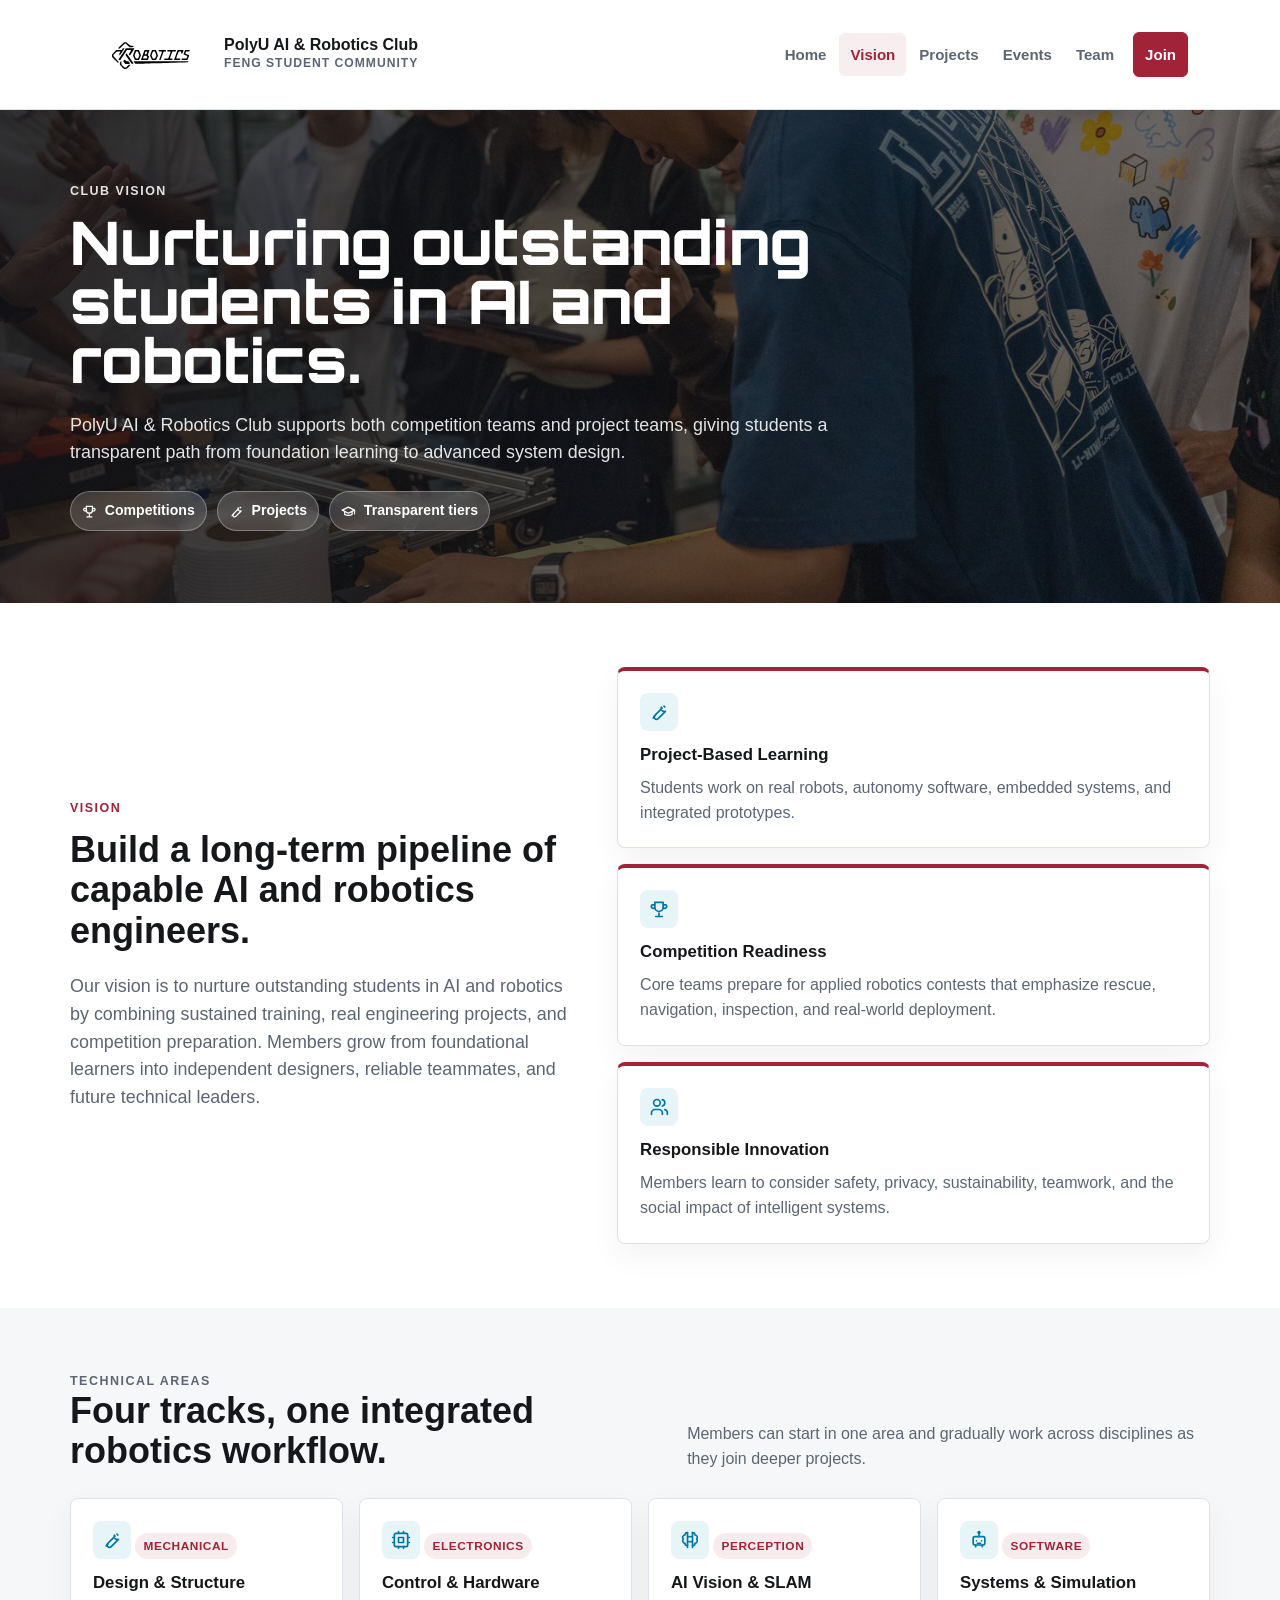
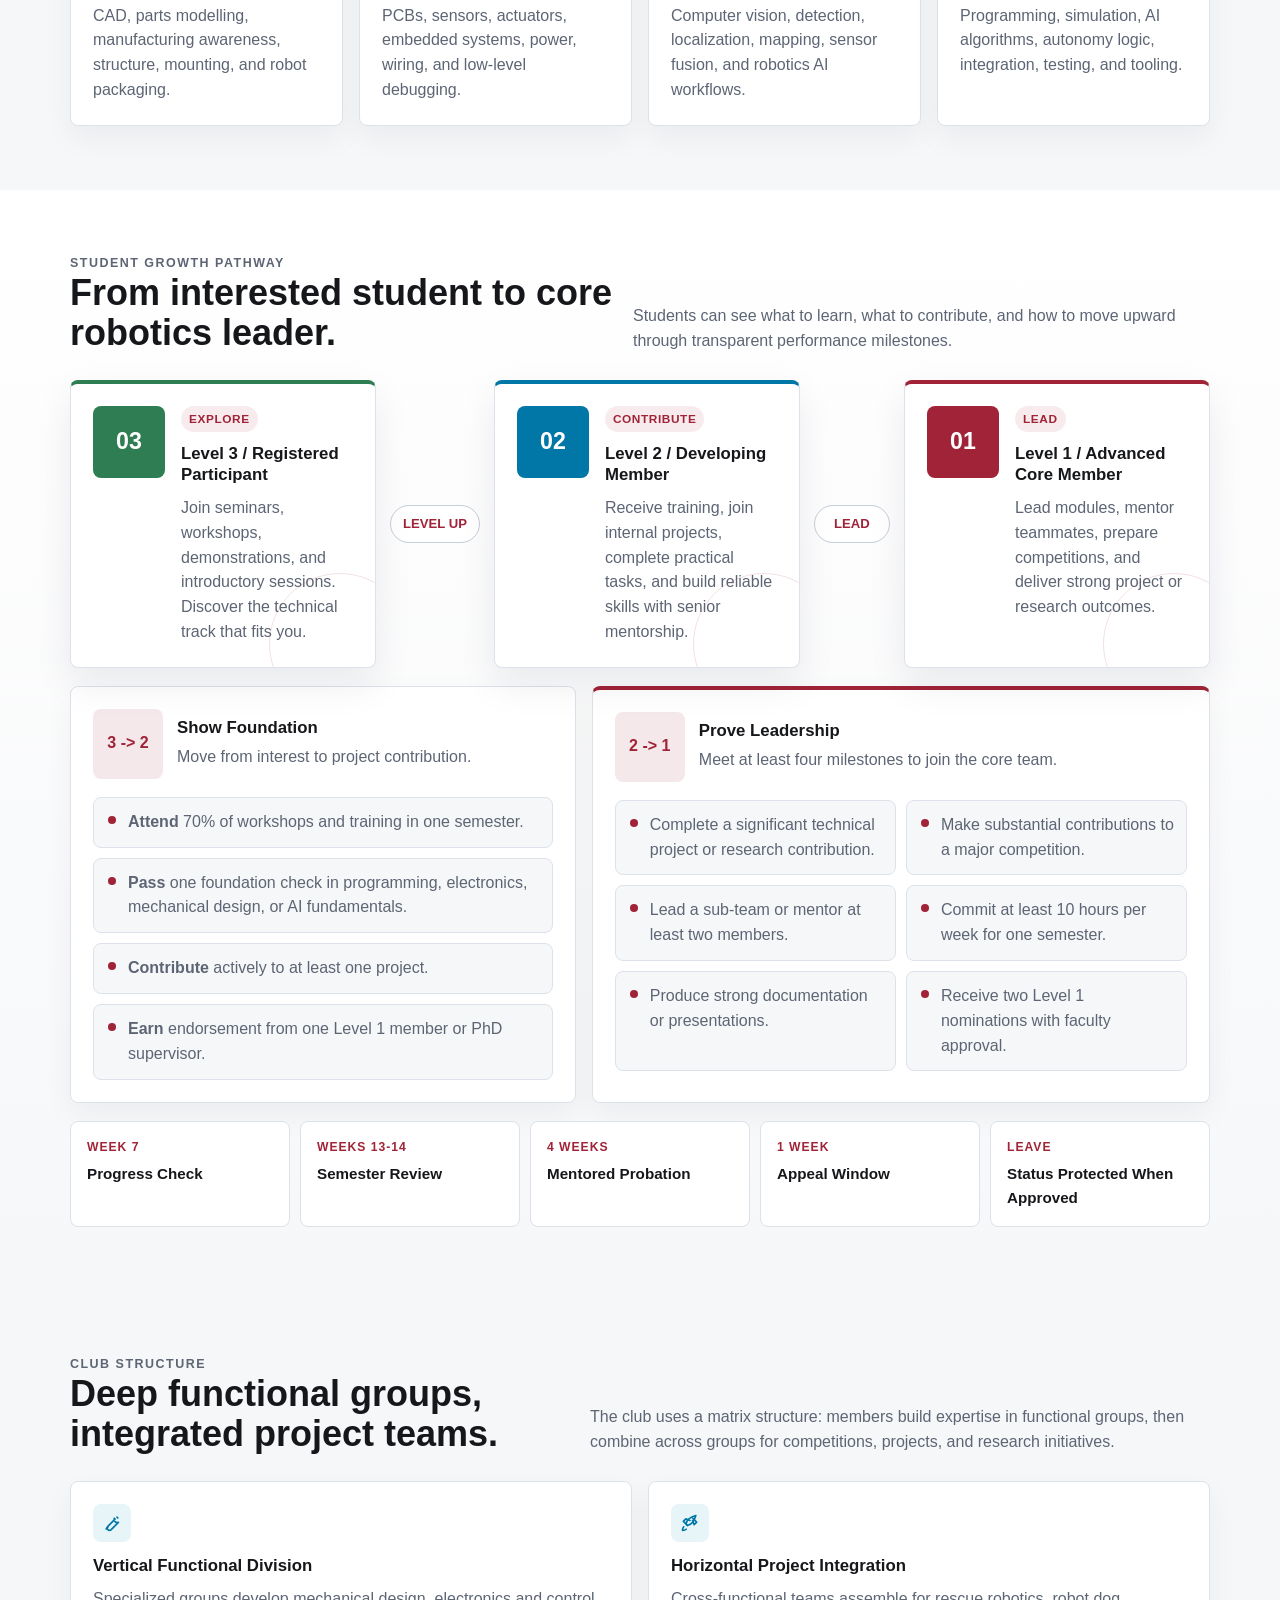
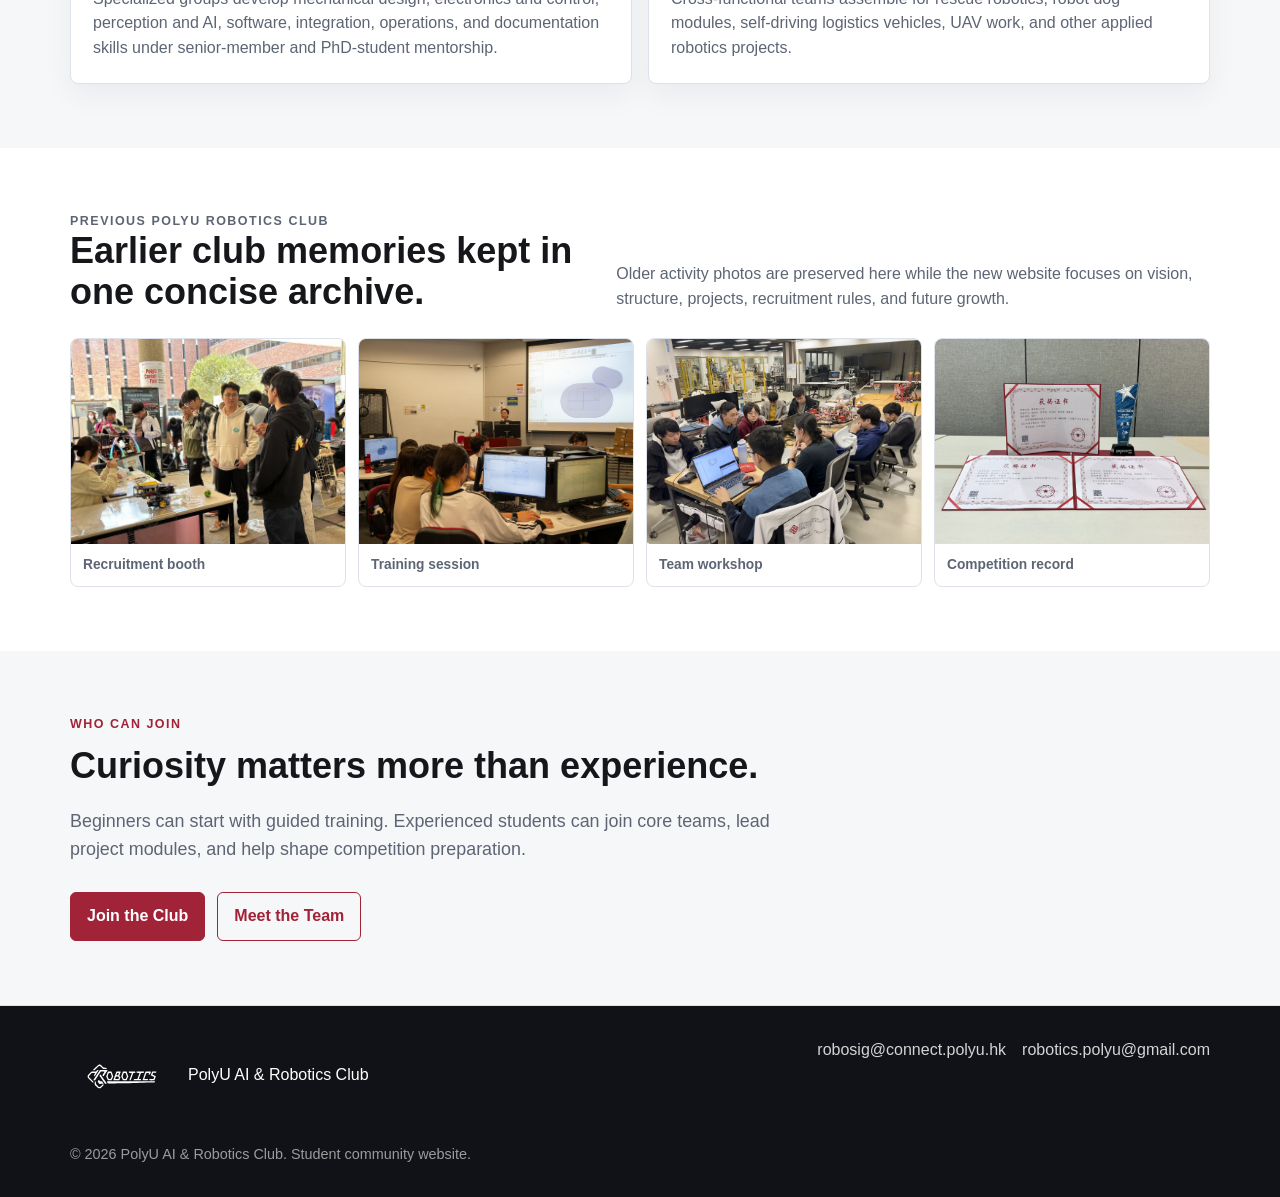
==== commit 691c6044: "Font Change" ====
--- a/about.html
+++ b/about.html
@@ -10,6 +10,9 @@
   <meta property="og:image" content="images/robotic_logo.jpg">
   <meta name="twitter:card" content="summary_large_image">
   <link rel="icon" href="images/robotic_logo.svg" type="image/svg+xml">
+  <link rel="preconnect" href="https://fonts.googleapis.com">
+  <link rel="preconnect" href="https://fonts.gstatic.com" crossorigin>
+  <link href="https://fonts.googleapis.com/css2?family=Orbitron:wght@600;700;800&display=swap" rel="stylesheet">
   <link rel="stylesheet" href="assets/css/styles.css">
 </head>
 <body>
--- a/assets/css/styles.css
+++ b/assets/css/styles.css
@@ -363,7 +363,9 @@
 .page-title {
   margin: 0;
   max-width: 820px;
+  font-family: Orbitron, Inter, "Segoe UI", Arial, sans-serif;
   font-size: 4.6rem;
+  font-weight: 800;
   line-height: 0.98;
   letter-spacing: 0;
 }
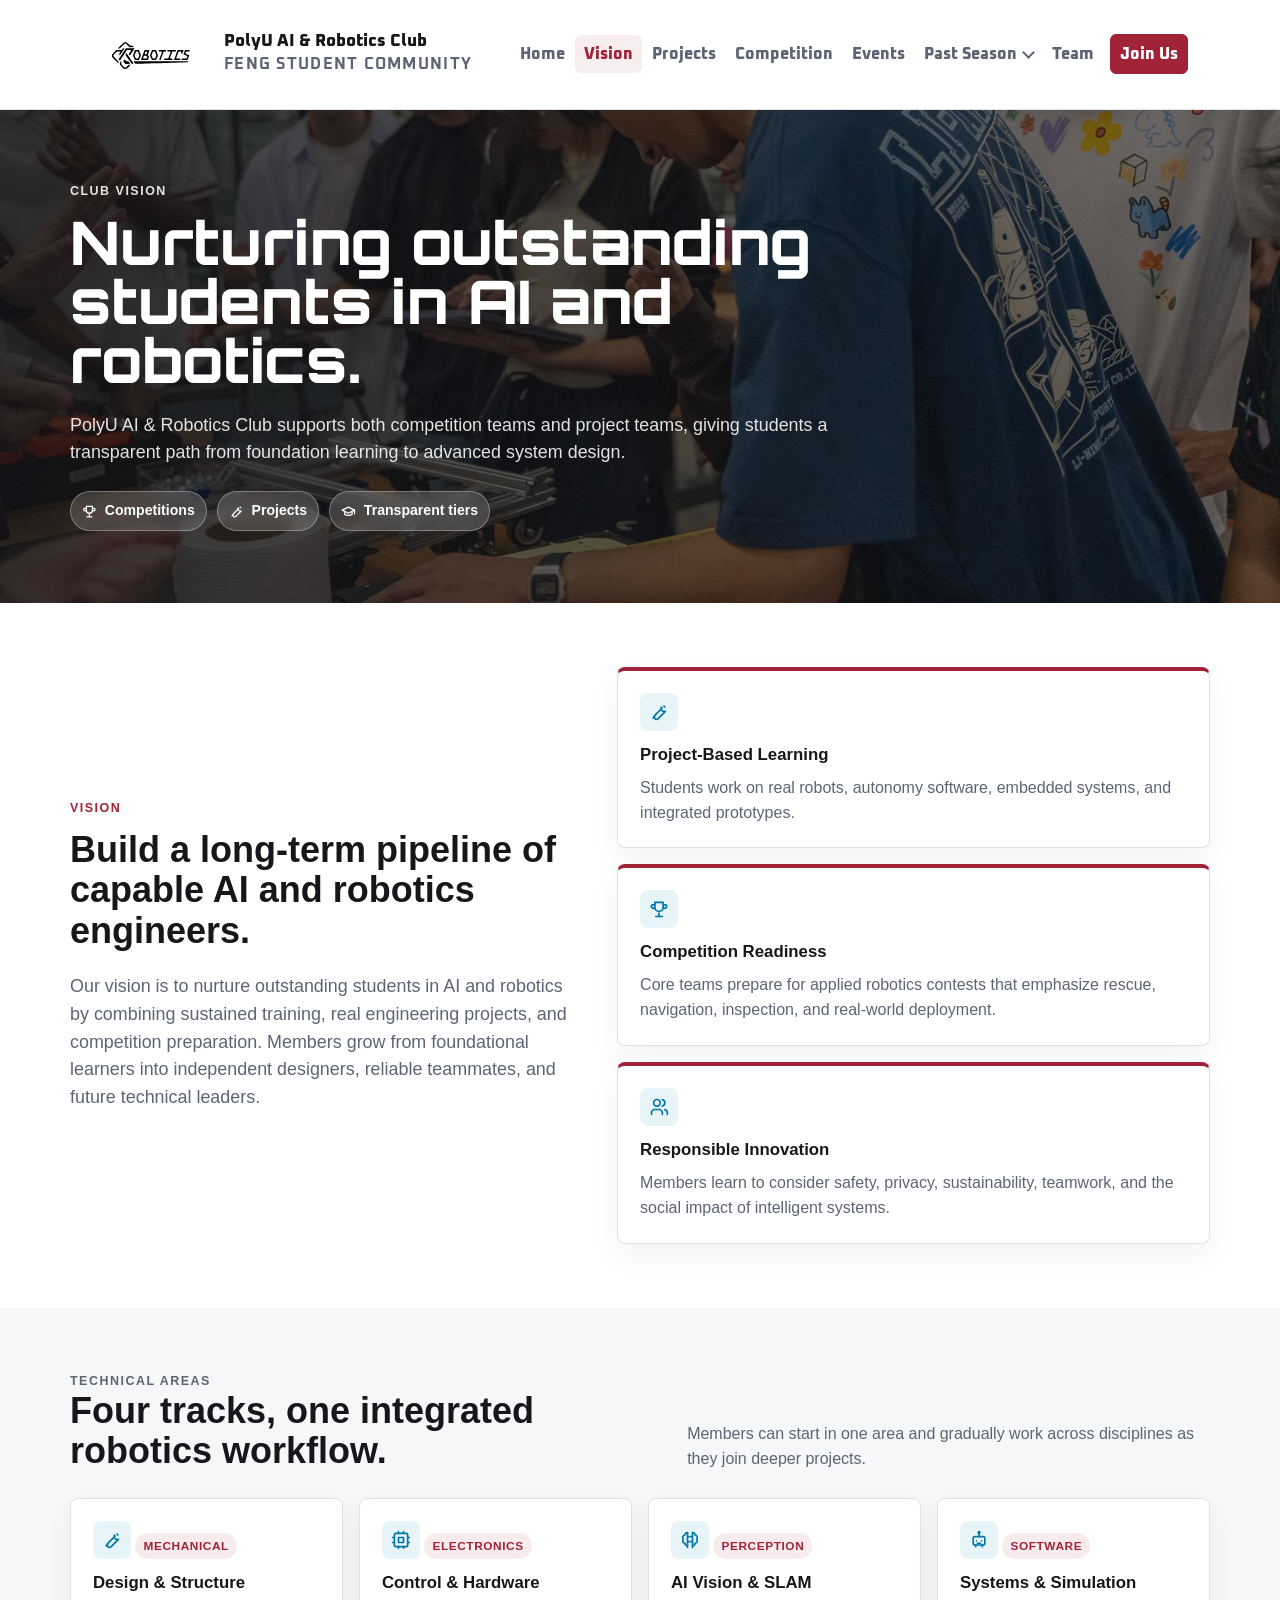
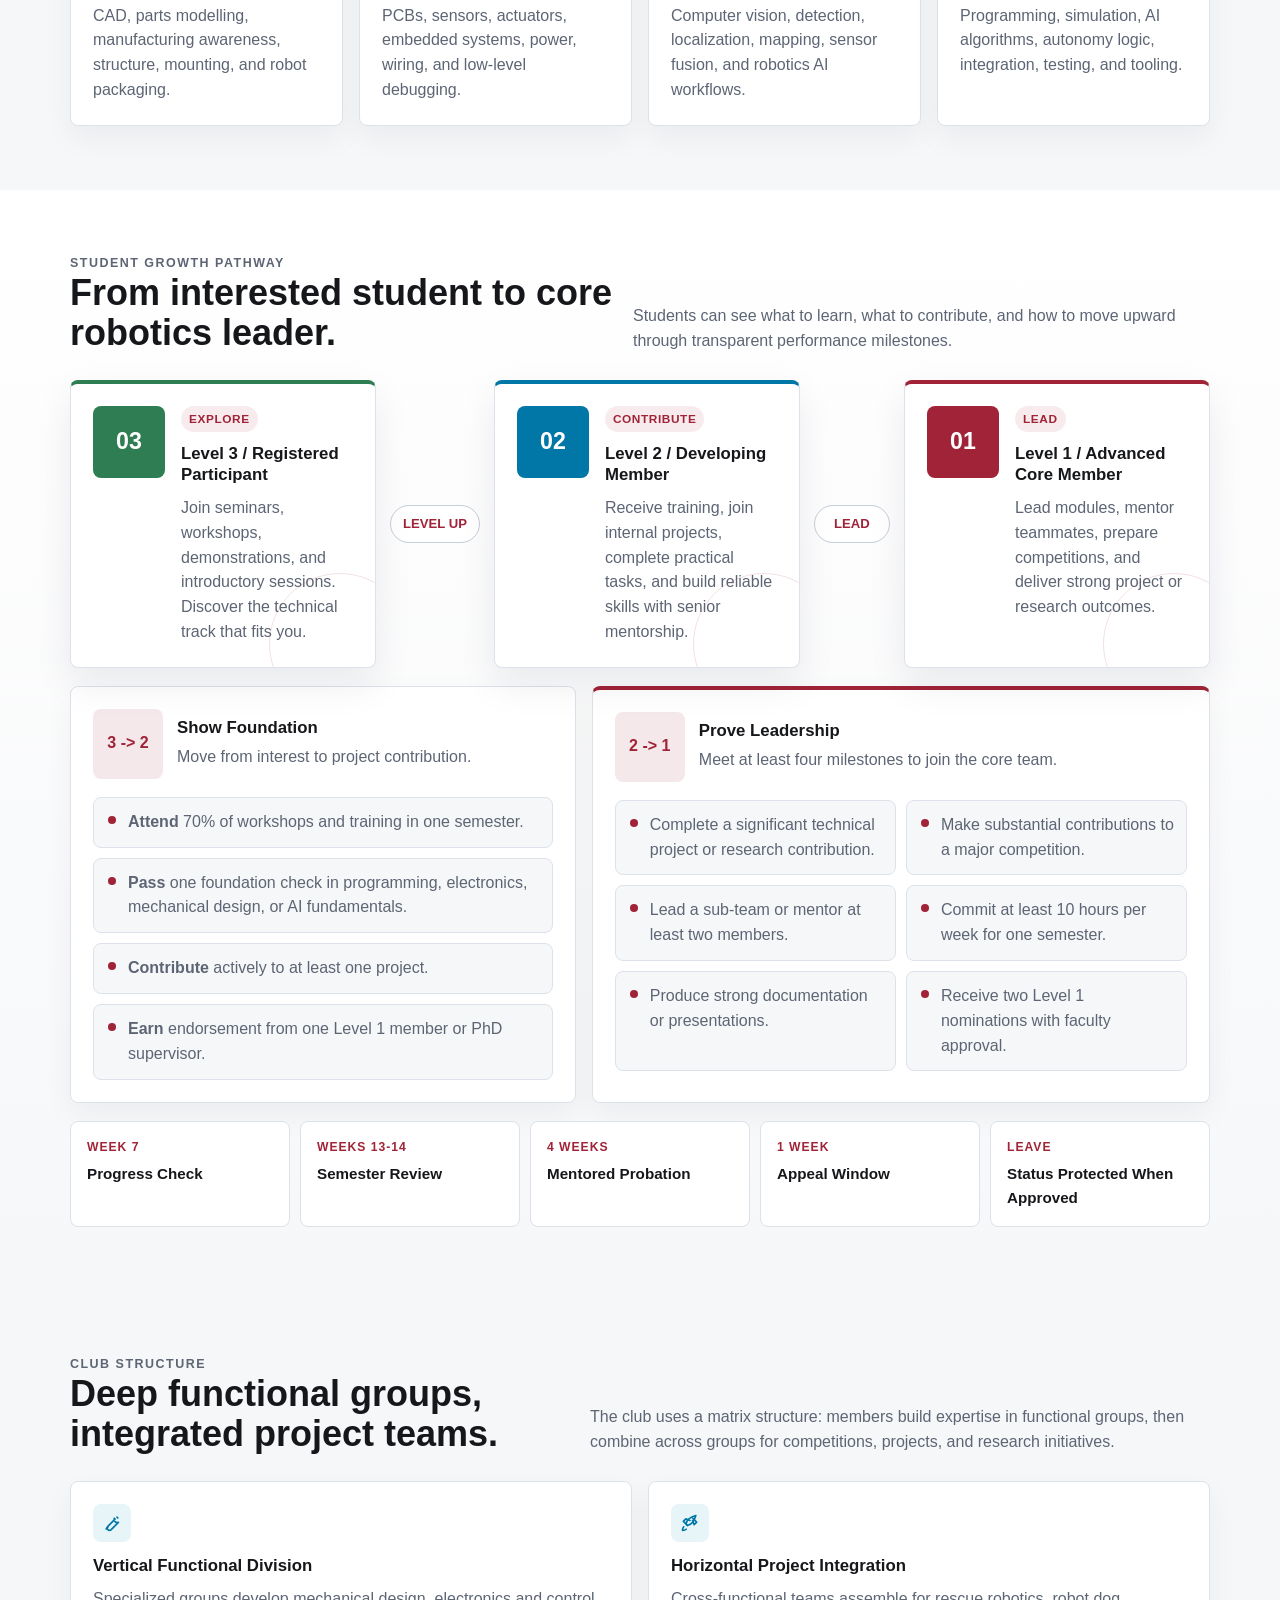
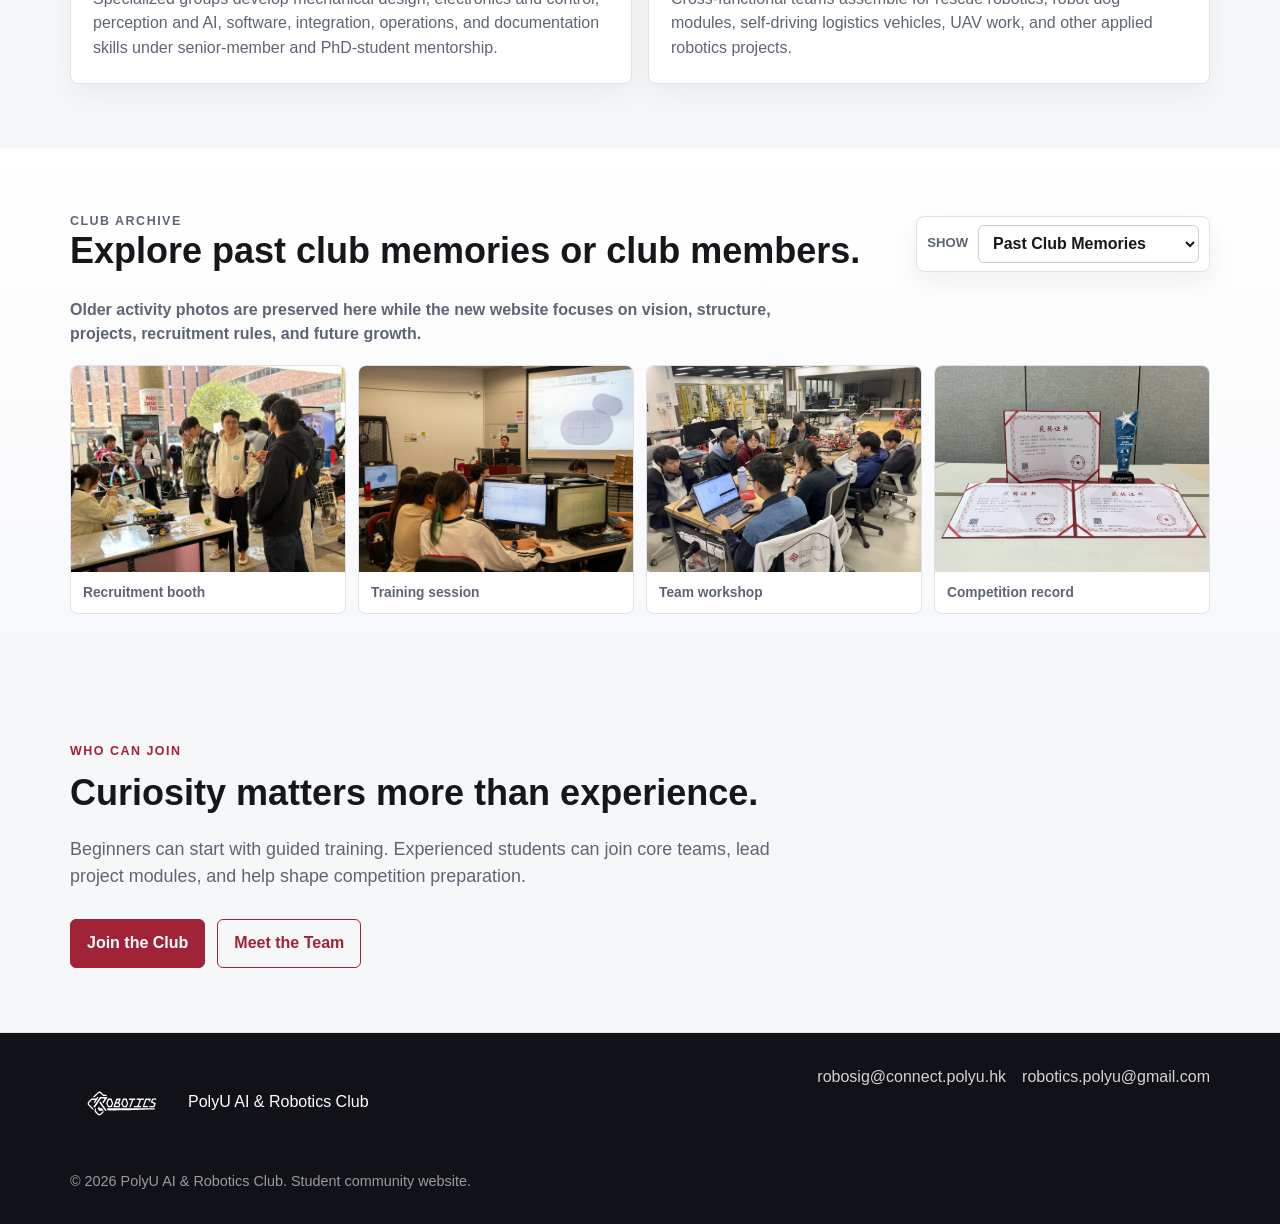
==== commit 5c71b88d: "Update" ====
--- a/about.html
+++ b/about.html
@@ -12,7 +12,7 @@
   <link rel="icon" href="images/robotic_logo.svg" type="image/svg+xml">
   <link rel="preconnect" href="https://fonts.googleapis.com">
   <link rel="preconnect" href="https://fonts.gstatic.com" crossorigin>
-  <link href="https://fonts.googleapis.com/css2?family=Orbitron:wght@600;700;800&display=swap" rel="stylesheet">
+  <link href="https://fonts.googleapis.com/css2?family=Orbitron:wght@600;700;800&family=Oxanium:wght@600;700;800&display=swap" rel="stylesheet">
   <link rel="stylesheet" href="assets/css/styles.css">
 </head>
 <body>
@@ -33,9 +33,18 @@
         <a href="index.html">Home</a>
         <a href="about.html">Vision</a>
         <a href="projects.html">Projects</a>
+        <a href="competition.html">Competition</a>
         <a href="events.html">Events</a>
+        <details class="nav-dropdown">
+          <summary>Past Season</summary>
+          <div class="nav-dropdown-menu">
+            <a href="past-seasons.html#season-2026">2025-2026</a>
+            <a href="past-seasons.html#season-2025">2024-2025</a>
+            <a href="past-seasons.html#older-seasons">Before 2024</a>
+          </div>
+        </details>
         <a href="team.html">Team</a>
-        <a class="nav-cta" href="join.html">Join</a>
+        <a class="nav-cta" href="join.html">Join Us</a>
       </nav>
     </div>
   </header>
@@ -246,32 +255,83 @@
       </div>
     </section>
 
-    <section class="section previous-club-section">
+    <section class="section previous-club-section archive-section">
       <div class="section-inner">
         <div class="section-heading">
           <div>
-            <p class="kicker">Previous PolyU Robotics Club</p>
-            <h2>Earlier club memories kept in one concise archive.</h2>
-          </div>
-          <p>Older activity photos are preserved here while the new website focuses on vision, structure, projects, recruitment rules, and future growth.</p>
-        </div>
-        <div class="legacy-gallery" aria-label="Previous PolyU Robotics Club photo archive">
-          <figure>
-            <img src="images/club/promotion-booth.jpg" width="1500" height="1125" alt="Previous PolyU Robotics Club promotion booth">
-            <figcaption>Recruitment booth</figcaption>
-          </figure>
-          <figure>
-            <img src="images/club/training-room.jpg" width="1500" height="1000" alt="Previous PolyU Robotics Club training session">
-            <figcaption>Training session</figcaption>
-          </figure>
-          <figure>
-            <img src="images/club/team-working.jpg" width="1500" height="1125" alt="Previous PolyU Robotics Club members working together">
-            <figcaption>Team workshop</figcaption>
-          </figure>
-          <figure>
-            <img src="images/club/competition-achievement.jpg" width="1500" height="1125" alt="Previous PolyU Robotics Club competition awards">
-            <figcaption>Competition record</figcaption>
-          </figure>
+            <p class="kicker">Club Archive</p>
+            <h2>Explore past club memories or club members.</h2>
+          </div>
+          <label class="archive-select-wrap">
+            <span>Show</span>
+            <select class="archive-select" data-panel-select aria-label="Choose archive view">
+              <option value="memories">Past Club Memories</option>
+              <option value="members">Club Members</option>
+            </select>
+          </label>
+        </div>
+        <div class="archive-panels" data-panel-group>
+          <div class="archive-panel is-active" data-panel="memories">
+            <p class="archive-intro">Older activity photos are preserved here while the new website focuses on vision, structure, projects, recruitment rules, and future growth.</p>
+            <div class="legacy-gallery" aria-label="Previous PolyU Robotics Club photo archive">
+              <figure data-motion-card>
+                <img src="images/club/promotion-booth.jpg" width="1500" height="1125" alt="Previous PolyU Robotics Club promotion booth">
+                <figcaption>Recruitment booth</figcaption>
+              </figure>
+              <figure data-motion-card>
+                <img src="images/club/training-room.jpg" width="1500" height="1000" alt="Previous PolyU Robotics Club training session">
+                <figcaption>Training session</figcaption>
+              </figure>
+              <figure data-motion-card>
+                <img src="images/club/team-working.jpg" width="1500" height="1125" alt="Previous PolyU Robotics Club members working together">
+                <figcaption>Team workshop</figcaption>
+              </figure>
+              <figure data-motion-card>
+                <img src="images/club/competition-achievement.jpg" width="1500" height="1125" alt="Previous PolyU Robotics Club competition awards">
+                <figcaption>Competition record</figcaption>
+              </figure>
+            </div>
+          </div>
+          <div class="archive-panel" data-panel="members" hidden>
+            <p class="archive-intro">Club members and leaders keep projects, training, competitions, and daily operations moving together.</p>
+            <div class="archive-member-grid" aria-label="Club member archive">
+              <article class="archive-member-card" data-motion-card>
+                <img src="images/team/Wilson.jpg" width="1066" height="1600" alt="Fong Chun Kin">
+                <div>
+                  <h3>Fong Chun Kin</h3>
+                  <p>Team Captain</p>
+                </div>
+              </article>
+              <article class="archive-member-card" data-motion-card>
+                <img src="images/team/Beam.jpg" width="1066" height="1600" alt="Lin Jirath">
+                <div>
+                  <h3>Lin Jirath</h3>
+                  <p>Technical Lead</p>
+                </div>
+              </article>
+              <article class="archive-member-card" data-motion-card>
+                <img src="images/team/Siu.jpg" width="1066" height="1006" alt="Su Zeyu">
+                <div>
+                  <h3>Su Zeyu</h3>
+                  <p>General Secretary</p>
+                </div>
+              </article>
+              <article class="archive-member-card" data-motion-card>
+                <img src="images/team/Marco.jpg" width="834" height="970" alt="Ma Bingxu">
+                <div>
+                  <h3>Ma Bingxu</h3>
+                  <p>Electronic Team Leader</p>
+                </div>
+              </article>
+              <article class="archive-member-card" data-motion-card>
+                <img src="images/team/Sun.jpg" width="1279" height="1865" alt="Sun Yinlan">
+                <div>
+                  <h3>Sun Yinlan</h3>
+                  <p>Computer Science Team Leader</p>
+                </div>
+              </article>
+            </div>
+          </div>
         </div>
       </div>
     </section>
--- a/assets/css/styles.css
+++ b/assets/css/styles.css
@@ -112,14 +112,17 @@
 }
 
 .brand-title {
-  font-size: 1rem;
+  font-family: Oxanium, Inter, "Segoe UI", Arial, sans-serif;
+  font-size: 1.08rem;
   font-weight: 800;
   line-height: 1.1;
+  white-space: nowrap;
 }
 
 .brand-subtitle {
   color: var(--muted);
-  font-size: 0.76rem;
+  font-family: Oxanium, Inter, "Segoe UI", Arial, sans-serif;
+  font-size: 1.0rem;
   font-weight: 700;
   letter-spacing: 0.08em;
   text-transform: uppercase;
@@ -179,23 +182,78 @@
 .primary-nav {
   display: flex;
   align-items: center;
-  gap: 2px;
-}
-
-.primary-nav a {
+  gap: 1px;
+}
+
+.primary-nav a,
+.nav-dropdown summary {
   position: relative;
-  padding: 10px 11px;
+  padding: 10px 9px;
   border-radius: 6px;
   color: var(--muted);
-  font-size: 0.94rem;
-  font-weight: 700;
+  font-family: Oxanium, Inter, "Segoe UI", Arial, sans-serif;
+  font-size: 1.03rem;
+  font-weight: 800;
+  line-height: 1.1;
   text-decoration: none;
 }
 
 .primary-nav a:hover,
-.primary-nav a[aria-current="page"] {
+.primary-nav a[aria-current="page"],
+.nav-dropdown:hover summary,
+.nav-dropdown[open] summary,
+.nav-dropdown summary[aria-current="page"] {
   color: var(--polyu-red);
   background: rgba(160, 35, 55, 0.08);
+}
+
+.nav-dropdown {
+  position: relative;
+}
+
+.nav-dropdown summary {
+  display: inline-flex;
+  align-items: center;
+  gap: 7px;
+  list-style: none;
+  cursor: pointer;
+}
+
+.nav-dropdown summary::-webkit-details-marker {
+  display: none;
+}
+
+.nav-dropdown summary::after {
+  width: 7px;
+  height: 7px;
+  border-right: 2px solid currentColor;
+  border-bottom: 2px solid currentColor;
+  content: "";
+  transform: translateY(-2px) rotate(45deg);
+  transition: transform 0.2s ease;
+}
+
+.nav-dropdown[open] summary::after {
+  transform: translateY(2px) rotate(225deg);
+}
+
+.nav-dropdown-menu {
+  position: absolute;
+  top: calc(100% + 8px);
+  left: 0;
+  z-index: 80;
+  display: grid;
+  min-width: 190px;
+  padding: 8px;
+  border: 1px solid var(--line);
+  border-radius: var(--radius);
+  background: rgba(255, 255, 255, 0.98);
+  box-shadow: var(--shadow);
+}
+
+.nav-dropdown-menu a {
+  padding: 9px 10px;
+  white-space: nowrap;
 }
 
 .primary-nav .nav-cta {
@@ -287,6 +345,14 @@
   --hero-image: url("../../images/club/robot-platform.jpg");
 }
 
+.competition-hero {
+  --hero-image: url("../../images/club/competition-achievement.jpg");
+}
+
+.seasons-hero {
+  --hero-image: url("../../images/club/team-working.jpg");
+}
+
 .events-hero {
   --hero-image: url("../../images/club/promotion-booth.jpg");
 }
@@ -309,7 +375,13 @@
 }
 
 .home-hero .hero-copy {
-  max-width: 900px;
+  max-width: min(100%, 1120px);
+}
+
+.home-hero h1 {
+  max-width: none;
+  font-size: 4.15rem;
+  white-space: nowrap;
 }
 
 .home-hero .kicker,
@@ -803,6 +875,28 @@
 }
 
 .card,
+.project-card,
+.event-card,
+.person-card,
+.legacy-gallery figure,
+.archive-member-card,
+.flow-step {
+  transition: transform 0.24s ease, box-shadow 0.24s ease, border-color 0.24s ease;
+}
+
+.card:hover,
+.project-card:hover,
+.event-card:hover,
+.person-card:hover,
+.legacy-gallery figure:hover,
+.archive-member-card:hover,
+.flow-step:hover {
+  border-color: rgba(160, 35, 55, 0.28);
+  box-shadow: 0 18px 42px rgba(18, 28, 45, 0.12);
+  transform: translateY(-4px);
+}
+
+.card,
 .tier-card,
 .rule-panel {
   padding: 22px;
@@ -837,6 +931,291 @@
   grid-template-columns: repeat(3, minmax(0, 1fr));
   gap: 16px;
   margin-top: 16px;
+}
+
+.recruitment-guidelines-section {
+  position: relative;
+  overflow: hidden;
+  background:
+    linear-gradient(180deg, #f6f7f9, #ffffff);
+}
+
+.recruitment-guidelines-section::before {
+  position: absolute;
+  inset: 0;
+  background:
+    linear-gradient(90deg, rgba(160, 35, 55, 0.08) 1px, transparent 1px),
+    linear-gradient(180deg, rgba(0, 119, 167, 0.07) 1px, transparent 1px);
+  background-size: 58px 58px;
+  content: "";
+  mask-image: linear-gradient(180deg, transparent, #000 18%, #000 82%, transparent);
+  pointer-events: none;
+}
+
+.recruitment-guidelines-section .section-inner {
+  position: relative;
+}
+
+.level-pathway {
+  position: relative;
+  display: grid;
+  grid-template-columns: repeat(3, minmax(0, 1fr));
+  gap: 16px;
+  margin-top: 8px;
+}
+
+.level-pathway::before {
+  position: absolute;
+  top: 50%;
+  right: 9%;
+  left: 9%;
+  height: 4px;
+  border-radius: 999px;
+  background:
+    linear-gradient(90deg, var(--success), var(--accent), var(--polyu-red));
+  content: "";
+  transform: translateY(-50%);
+  opacity: 0.32;
+}
+
+.level-pathway::after {
+  position: absolute;
+  top: 50%;
+  left: 9%;
+  width: 26%;
+  height: 4px;
+  border-radius: 999px;
+  background: rgba(255, 255, 255, 0.96);
+  box-shadow: 0 0 18px rgba(255, 255, 255, 0.95);
+  content: "";
+  transform: translateY(-50%);
+  animation: pathwaySweep 3.6s ease-in-out infinite;
+  pointer-events: none;
+}
+
+.pathway-tier {
+  position: relative;
+  display: grid;
+  grid-template-columns: 74px minmax(0, 1fr);
+  gap: 16px;
+  min-height: 228px;
+  overflow: hidden;
+  isolation: isolate;
+  cursor: pointer;
+}
+
+.pathway-tier::after {
+  position: absolute;
+  right: -44px;
+  bottom: -54px;
+  width: 148px;
+  aspect-ratio: 1 / 1;
+  border: 1px solid rgba(160, 35, 55, 0.18);
+  border-radius: 50%;
+  content: "";
+  transition: transform 0.24s ease, opacity 0.24s ease;
+}
+
+.pathway-tier:hover::after,
+.pathway-tier.is-active::after {
+  opacity: 0.9;
+  transform: scale(1.18);
+}
+
+.pathway-tier.is-active {
+  border-color: rgba(160, 35, 55, 0.42);
+  box-shadow: 0 22px 52px rgba(18, 28, 45, 0.14);
+}
+
+.level-badge {
+  position: relative;
+  z-index: 1;
+  display: grid;
+  width: 74px;
+  aspect-ratio: 1 / 1;
+  place-items: center;
+  border-radius: var(--radius);
+  background: var(--ink);
+  color: #ffffff;
+  font-size: 1.55rem;
+  font-weight: 900;
+}
+
+.pathway-tier:nth-child(1) .level-badge {
+  background: var(--success);
+}
+
+.pathway-tier:nth-child(2) .level-badge {
+  background: var(--accent);
+}
+
+.pathway-tier:nth-child(3) .level-badge {
+  background: var(--polyu-red);
+}
+
+.level-badge::after {
+  position: absolute;
+  inset: -7px;
+  border: 1px solid currentColor;
+  border-radius: calc(var(--radius) + 6px);
+  content: "";
+  opacity: 0.34;
+  animation: badgePulse 2.8s ease-in-out infinite;
+}
+
+.tier-copy {
+  position: relative;
+  z-index: 1;
+}
+
+.promotion-artifact-board {
+  display: grid;
+  grid-template-columns: minmax(0, 0.92fr) minmax(0, 1.08fr);
+  gap: 16px;
+  margin-top: 18px;
+}
+
+.artifact-panel {
+  position: relative;
+  overflow: hidden;
+}
+
+.artifact-panel::before {
+  position: absolute;
+  top: 0;
+  left: 0;
+  width: 100%;
+  height: 4px;
+  background: linear-gradient(90deg, var(--accent), var(--polyu-red));
+  content: "";
+}
+
+.featured-artifact-panel::before {
+  background: linear-gradient(90deg, var(--polyu-red), var(--ink));
+}
+
+.artifact-panel-head {
+  display: flex;
+  align-items: center;
+  gap: 14px;
+}
+
+.artifact-panel-head p {
+  margin: 6px 0 0;
+  color: var(--muted);
+}
+
+.artifact-grid {
+  display: grid;
+  grid-template-columns: repeat(2, minmax(0, 1fr));
+  gap: 10px;
+  margin-top: 18px;
+}
+
+.six-artifacts {
+  grid-template-columns: repeat(3, minmax(0, 1fr));
+}
+
+.guideline-artifact {
+  position: relative;
+  min-height: 132px;
+  padding: 16px;
+  overflow: hidden;
+  border: 1px solid var(--line);
+  border-radius: var(--radius);
+  background:
+    linear-gradient(180deg, rgba(255, 255, 255, 0.94), rgba(246, 247, 249, 0.94));
+  box-shadow: 0 10px 26px rgba(18, 28, 45, 0.05);
+  transition: transform 0.24s ease, border-color 0.24s ease, box-shadow 0.24s ease;
+}
+
+.guideline-artifact::after {
+  position: absolute;
+  right: -30px;
+  bottom: -38px;
+  width: 104px;
+  aspect-ratio: 1 / 1;
+  border: 1px solid rgba(0, 119, 167, 0.16);
+  border-radius: 50%;
+  content: "";
+}
+
+.guideline-artifact:hover {
+  border-color: rgba(0, 119, 167, 0.36);
+  box-shadow: 0 16px 34px rgba(18, 28, 45, 0.1);
+  transform: translateY(-4px);
+}
+
+.guideline-artifact strong,
+.guideline-artifact span {
+  position: relative;
+  z-index: 1;
+  display: block;
+}
+
+.guideline-artifact strong {
+  color: var(--polyu-red);
+  font-size: 1.02rem;
+  line-height: 1.2;
+}
+
+.guideline-artifact span {
+  margin-top: 8px;
+  color: var(--muted);
+  font-size: 0.9rem;
+  font-weight: 700;
+}
+
+.review-timeline {
+  position: relative;
+  display: grid;
+  grid-template-columns: repeat(5, minmax(0, 1fr));
+  gap: 10px;
+  margin-top: 18px;
+}
+
+.review-timeline::before {
+  position: absolute;
+  top: 28px;
+  right: 7%;
+  left: 7%;
+  height: 2px;
+  background: var(--line-strong);
+  content: "";
+}
+
+.review-step {
+  position: relative;
+  min-height: 190px;
+  padding: 18px;
+  border: 1px solid var(--line);
+  border-radius: var(--radius);
+  background: rgba(255, 255, 255, 0.94);
+  box-shadow: 0 12px 30px rgba(18, 28, 45, 0.05);
+}
+
+.review-step span {
+  position: relative;
+  z-index: 1;
+  display: grid;
+  width: 44px;
+  aspect-ratio: 1 / 1;
+  margin-bottom: 20px;
+  place-items: center;
+  border-radius: 50%;
+  background: var(--polyu-red);
+  color: #ffffff;
+  font-weight: 900;
+  box-shadow: 0 0 0 8px rgba(160, 35, 55, 0.1);
+}
+
+.review-step h3 {
+  font-size: 1rem;
+}
+
+.review-step p {
+  margin: 8px 0 0;
+  color: var(--muted);
 }
 
 .growth-section {
@@ -1095,6 +1474,225 @@
   font-weight: 800;
 }
 
+.archive-section {
+  background:
+    linear-gradient(180deg, #ffffff, #f6f7f9);
+}
+
+.archive-select-wrap {
+  display: inline-flex;
+  align-items: center;
+  gap: 10px;
+  padding: 8px 10px;
+  border: 1px solid var(--line);
+  border-radius: var(--radius);
+  background: #ffffff;
+  box-shadow: 0 10px 28px rgba(18, 28, 45, 0.06);
+}
+
+.archive-select-wrap span {
+  color: var(--muted);
+  font-size: 0.82rem;
+  font-weight: 850;
+  text-transform: uppercase;
+}
+
+.archive-select {
+  min-height: 38px;
+  padding: 7px 36px 7px 10px;
+  border: 1px solid var(--line-strong);
+  border-radius: 6px;
+  background: #ffffff;
+  color: var(--ink);
+  font: inherit;
+  font-weight: 850;
+}
+
+.archive-intro {
+  max-width: 760px;
+  margin: 0 0 18px;
+  color: var(--muted);
+  font-weight: 700;
+}
+
+.archive-panel {
+  animation: panelIn 0.34s ease both;
+}
+
+.archive-panel[hidden] {
+  display: none;
+}
+
+.archive-member-grid {
+  display: grid;
+  grid-template-columns: repeat(5, minmax(0, 1fr));
+  gap: 14px;
+}
+
+.archive-member-card {
+  overflow: hidden;
+  border: 1px solid var(--line);
+  border-radius: var(--radius);
+  background: #ffffff;
+  box-shadow: 0 12px 30px rgba(18, 28, 45, 0.05);
+}
+
+.archive-member-card img {
+  width: 100%;
+  aspect-ratio: 1 / 1;
+  object-fit: cover;
+  object-position: center 24%;
+}
+
+.archive-member-card div {
+  padding: 14px;
+}
+
+.archive-member-card p {
+  margin: 6px 0 0;
+  color: var(--muted);
+  font-weight: 750;
+}
+
+.past-seasons-section {
+  background:
+    linear-gradient(180deg, #ffffff, #f5f8fa);
+}
+
+.season-layout {
+  display: grid;
+  grid-template-columns: minmax(0, 0.82fr) minmax(0, 1.18fr);
+  gap: 18px;
+  align-items: stretch;
+}
+
+.season-summary-card {
+  position: relative;
+  overflow: hidden;
+  padding: 24px;
+  border: 1px solid var(--line);
+  border-top: 4px solid var(--polyu-red);
+  border-radius: var(--radius);
+  background: #ffffff;
+  box-shadow: 0 16px 38px rgba(18, 28, 45, 0.08);
+}
+
+.season-summary-card::after {
+  position: absolute;
+  right: -54px;
+  bottom: -68px;
+  width: 180px;
+  aspect-ratio: 1 / 1;
+  border: 1px solid rgba(160, 35, 55, 0.16);
+  border-radius: 50%;
+  content: "";
+}
+
+.season-summary-card p {
+  margin: 10px 0 0;
+  color: var(--muted);
+}
+
+.season-metrics {
+  display: grid;
+  grid-template-columns: repeat(3, minmax(0, 1fr));
+  gap: 10px;
+  margin-top: 20px;
+}
+
+.season-metrics div {
+  padding: 14px;
+  border: 1px solid var(--line);
+  border-radius: var(--radius);
+  background: var(--soft);
+}
+
+.season-metrics strong,
+.season-metrics span {
+  display: block;
+}
+
+.season-metrics strong {
+  color: var(--polyu-red);
+  font-size: 1.6rem;
+  line-height: 1;
+}
+
+.season-metrics span {
+  margin-top: 7px;
+  color: var(--muted);
+  font-size: 0.84rem;
+  font-weight: 800;
+}
+
+.season-list {
+  display: grid;
+  gap: 10px;
+  margin: 18px 0 0;
+  padding: 0;
+  list-style: none;
+}
+
+.season-list li {
+  position: relative;
+  padding-left: 22px;
+  color: var(--muted);
+}
+
+.season-list li::before {
+  position: absolute;
+  top: 0.68em;
+  left: 0;
+  width: 8px;
+  height: 8px;
+  border-radius: 50%;
+  background: var(--polyu-red);
+  content: "";
+}
+
+.season-gallery {
+  display: grid;
+  grid-template-columns: repeat(3, minmax(0, 1fr));
+  gap: 12px;
+}
+
+.season-gallery figure {
+  position: relative;
+  min-height: 100%;
+  overflow: hidden;
+  margin: 0;
+  border: 1px solid var(--line);
+  border-radius: var(--radius);
+  background: #ffffff;
+  box-shadow: 0 12px 30px rgba(18, 28, 45, 0.05);
+  transition: transform 0.24s ease, box-shadow 0.24s ease, border-color 0.24s ease;
+}
+
+.season-gallery figure:hover {
+  border-color: rgba(160, 35, 55, 0.28);
+  box-shadow: 0 18px 42px rgba(18, 28, 45, 0.12);
+  transform: translateY(-4px);
+}
+
+.season-gallery img {
+  width: 100%;
+  aspect-ratio: 4 / 5;
+  object-fit: cover;
+}
+
+.season-gallery figcaption {
+  position: absolute;
+  right: 10px;
+  bottom: 10px;
+  left: 10px;
+  padding: 9px 10px;
+  border-radius: 6px;
+  background: rgba(17, 18, 23, 0.78);
+  color: #ffffff;
+  font-size: 0.84rem;
+  font-weight: 850;
+}
+
 .eyebrow {
   display: inline-flex;
   align-items: center;
@@ -1468,9 +2066,106 @@
   align-items: stretch;
 }
 
+.team-hierarchy-section {
+  background:
+    linear-gradient(180deg, #ffffff, #f7f9fb);
+}
+
+.org-chart {
+  display: grid;
+  justify-items: center;
+  gap: 18px;
+}
+
+.director-card {
+  width: min(100%, 760px);
+  border-top: 5px solid var(--polyu-red);
+  text-align: left;
+}
+
+.director-card .board-photo {
+  margin-right: auto;
+  margin-left: auto;
+}
+
+.secondary-role {
+  color: var(--muted);
+}
+
+.org-connector {
+  position: relative;
+  width: min(520px, 78%);
+  height: 34px;
+}
+
+.org-connector::before,
+.org-connector::after {
+  position: absolute;
+  content: "";
+}
+
+.org-connector::before {
+  top: 0;
+  left: 50%;
+  width: 2px;
+  height: 34px;
+  background: var(--line-strong);
+}
+
+.org-connector::after {
+  right: 0;
+  bottom: 0;
+  left: 0;
+  height: 2px;
+  background: var(--line-strong);
+}
+
+.deputy-grid {
+  display: grid;
+  grid-template-columns: repeat(2, minmax(0, 1fr));
+  gap: 16px;
+  width: min(100%, 820px);
+}
+
 .board-card {
   display: flex;
   flex-direction: column;
+}
+
+.board-card.director-card {
+  display: grid;
+  grid-template-columns: 104px minmax(0, 1fr);
+  gap: 6px 16px;
+  align-items: center;
+  padding: 16px 18px;
+}
+
+.director-card .board-photo {
+  grid-row: 1 / span 6;
+  width: 104px;
+  height: 118px;
+  margin: 0;
+}
+
+.director-card .eyebrow {
+  width: fit-content;
+  margin-bottom: 2px;
+}
+
+.director-card h3 {
+  font-size: 1.12rem;
+}
+
+.director-card .role {
+  margin-top: 2px;
+}
+
+.director-card p {
+  margin-top: 6px;
+}
+
+.director-card .text-link {
+  margin-top: 6px;
 }
 
 .featured-board-card {
@@ -1497,6 +2192,10 @@
   text-decoration: underline;
 }
 
+.taslab-link {
+  margin-top: auto;
+}
+
 .supervisor-card {
   display: grid;
   grid-template-columns: 156px minmax(0, 1fr);
@@ -1629,6 +2328,164 @@
 
 .person-card {
   padding: 20px;
+}
+
+.mentor-card {
+  display: flex;
+  flex-direction: column;
+}
+
+.competition-stage-section {
+  background:
+    linear-gradient(180deg, #ffffff, #f4f8fa);
+}
+
+.competition-track-grid {
+  align-items: stretch;
+}
+
+.competition-card {
+  min-height: 100%;
+}
+
+.competition-flow {
+  display: grid;
+  grid-template-columns: repeat(4, minmax(0, 1fr));
+  gap: 14px;
+  counter-reset: flow;
+}
+
+.flow-step {
+  position: relative;
+  min-height: 210px;
+  padding: 22px;
+  overflow: hidden;
+  border: 1px solid var(--line);
+  border-radius: var(--radius);
+  background: #ffffff;
+  box-shadow: 0 12px 30px rgba(18, 28, 45, 0.05);
+}
+
+.flow-step::after {
+  position: absolute;
+  right: -34px;
+  bottom: -48px;
+  width: 132px;
+  aspect-ratio: 1 / 1;
+  border: 1px solid rgba(0, 119, 167, 0.16);
+  border-radius: 50%;
+  content: "";
+}
+
+.flow-step span {
+  display: grid;
+  width: 52px;
+  aspect-ratio: 1 / 1;
+  margin-bottom: 18px;
+  place-items: center;
+  border-radius: var(--radius);
+  background: var(--ink);
+  color: #ffffff;
+  font-weight: 900;
+}
+
+.flow-step:nth-child(odd) span {
+  background: var(--polyu-red);
+}
+
+.flow-step p {
+  margin: 10px 0 0;
+  color: var(--muted);
+}
+
+.compact-actions {
+  margin-top: 18px;
+}
+
+.is-enhanced .section,
+.is-enhanced .project-card,
+.is-enhanced .person-card,
+.is-enhanced .card,
+.is-enhanced .tier-card,
+.is-enhanced .rule-panel,
+.is-enhanced .flow-step,
+.is-enhanced .guideline-artifact,
+.is-enhanced .review-step,
+.is-enhanced [data-motion-card] {
+  opacity: 0;
+  transform: translateY(18px);
+}
+
+.is-enhanced .section.is-visible,
+.is-enhanced .project-card.is-visible,
+.is-enhanced .person-card.is-visible,
+.is-enhanced .card.is-visible,
+.is-enhanced .tier-card.is-visible,
+.is-enhanced .rule-panel.is-visible,
+.is-enhanced .flow-step.is-visible,
+.is-enhanced .guideline-artifact.is-visible,
+.is-enhanced .review-step.is-visible,
+.is-enhanced [data-motion-card].is-visible {
+  opacity: 1;
+  transform: translateY(0);
+  transition: opacity 0.55s ease, transform 0.55s ease, box-shadow 0.24s ease, border-color 0.24s ease;
+}
+
+.is-enhanced .project-card.is-visible:hover,
+.is-enhanced .person-card.is-visible:hover,
+.is-enhanced .card.is-visible:hover,
+.is-enhanced .tier-card.is-visible:hover,
+.is-enhanced .rule-panel.is-visible:hover,
+.is-enhanced .flow-step.is-visible:hover,
+.is-enhanced .guideline-artifact.is-visible:hover,
+.is-enhanced .review-step.is-visible:hover,
+.is-enhanced .legacy-gallery figure.is-visible:hover,
+.is-enhanced .archive-member-card.is-visible:hover {
+  transform: translateY(-4px);
+}
+
+[data-motion-card] {
+  transform: perspective(900px) rotateX(var(--tilt-x, 0deg)) rotateY(var(--tilt-y, 0deg));
+}
+
+.is-enhanced [data-motion-card].is-visible:hover {
+  transform: perspective(900px) rotateX(var(--tilt-x, 0deg)) rotateY(var(--tilt-y, 0deg)) translateY(-4px);
+}
+
+@keyframes panelIn {
+  from {
+    opacity: 0;
+    transform: translateY(10px);
+  }
+
+  to {
+    opacity: 1;
+    transform: translateY(0);
+  }
+}
+
+@keyframes pathwaySweep {
+  0%,
+  100% {
+    transform: translateY(-50%) translateX(0);
+  }
+
+  50% {
+    transform: translateY(-50%) translateX(218%);
+  }
+}
+
+@keyframes badgePulse {
+  0%,
+  100% {
+    opacity: 0.22;
+    transform: scale(0.96);
+  }
+
+  50% {
+    opacity: 0.42;
+    transform: scale(1.06);
+  }
 }
 
 .avatar {
@@ -1816,8 +2673,17 @@
   .grid-4,
   .mentor-grid,
   .rule-grid,
+  .level-pathway,
+  .promotion-artifact-board,
+  .six-artifacts,
+  .review-timeline,
+  .season-layout,
+  .season-gallery,
   .legacy-gallery,
+  .archive-member-grid,
   .board-grid,
+  .deputy-grid,
+  .competition-flow,
   .growth-ladder,
   .promotion-board,
   .evaluation-flow,
@@ -1845,6 +2711,10 @@
 
   h1 {
     font-size: 3.7rem;
+  }
+
+  .home-hero h1 {
+    font-size: 3.35rem;
   }
 
   .page-title {
@@ -1907,6 +2777,24 @@
 
   .primary-nav a {
     padding: 12px;
+    font-size: 1.08rem;
+  }
+
+  .nav-dropdown summary {
+    justify-content: space-between;
+    padding: 12px;
+    font-size: 1.08rem;
+  }
+
+  .nav-dropdown-menu {
+    position: static;
+    margin: 2px 0 6px;
+    padding: 6px;
+    box-shadow: none;
+  }
+
+  .nav-dropdown-menu a {
+    padding: 10px 12px;
   }
 
   .primary-nav .nav-cta {
@@ -1939,8 +2827,19 @@
   .grid-4,
   .mentor-grid,
   .rule-grid,
+  .level-pathway,
+  .promotion-artifact-board,
+  .artifact-grid,
+  .six-artifacts,
+  .review-timeline,
+  .season-layout,
+  .season-gallery,
+  .season-metrics,
   .legacy-gallery,
+  .archive-member-grid,
   .board-grid,
+  .deputy-grid,
+  .competition-flow,
   .growth-ladder,
   .promotion-board,
   .evaluation-flow,
@@ -1952,9 +2851,47 @@
     grid-template-columns: 1fr;
   }
 
+  .board-card.director-card {
+    grid-template-columns: 1fr;
+  }
+
+  .director-card .board-photo {
+    grid-row: auto;
+    width: 112px;
+    height: 132px;
+  }
+
+  .level-pathway::before,
+  .level-pathway::after,
+  .review-timeline::before {
+    display: none;
+  }
+
+  .pathway-tier {
+    min-height: 0;
+  }
+
   .advisor-photo,
   .role-avatar {
     width: min(156px, 100%);
+  }
+
+  .archive-select-wrap {
+    align-items: stretch;
+    flex-direction: column;
+    width: 100%;
+  }
+
+  .archive-select {
+    width: 100%;
+  }
+
+  .org-connector {
+    width: 2px;
+  }
+
+  .org-connector::after {
+    display: none;
   }
 
   .timeline-item {
@@ -1965,6 +2902,10 @@
   .page-title {
     font-size: 2.35rem;
     line-height: 1.05;
+  }
+
+  .home-hero h1 {
+    font-size: 2.4rem;
   }
 
   h2 {
@@ -1981,12 +2922,21 @@
   }
 
   .header-inner {
+    gap: 10px;
     padding-right: 16px;
     padding-left: 16px;
   }
 
+  .brand {
+    gap: 8px;
+  }
+
+  .brand-logo {
+    width: 64px;
+  }
+
   .brand-title {
-    font-size: 0.92rem;
+    font-size: 0.78rem;
   }
 
   h1,
@@ -1994,6 +2944,10 @@
     font-size: 2.05rem;
   }
 
+  .home-hero h1 {
+    font-size: 1.35rem;
+  }
+
   h2 {
     font-size: 1.5rem;
   }
